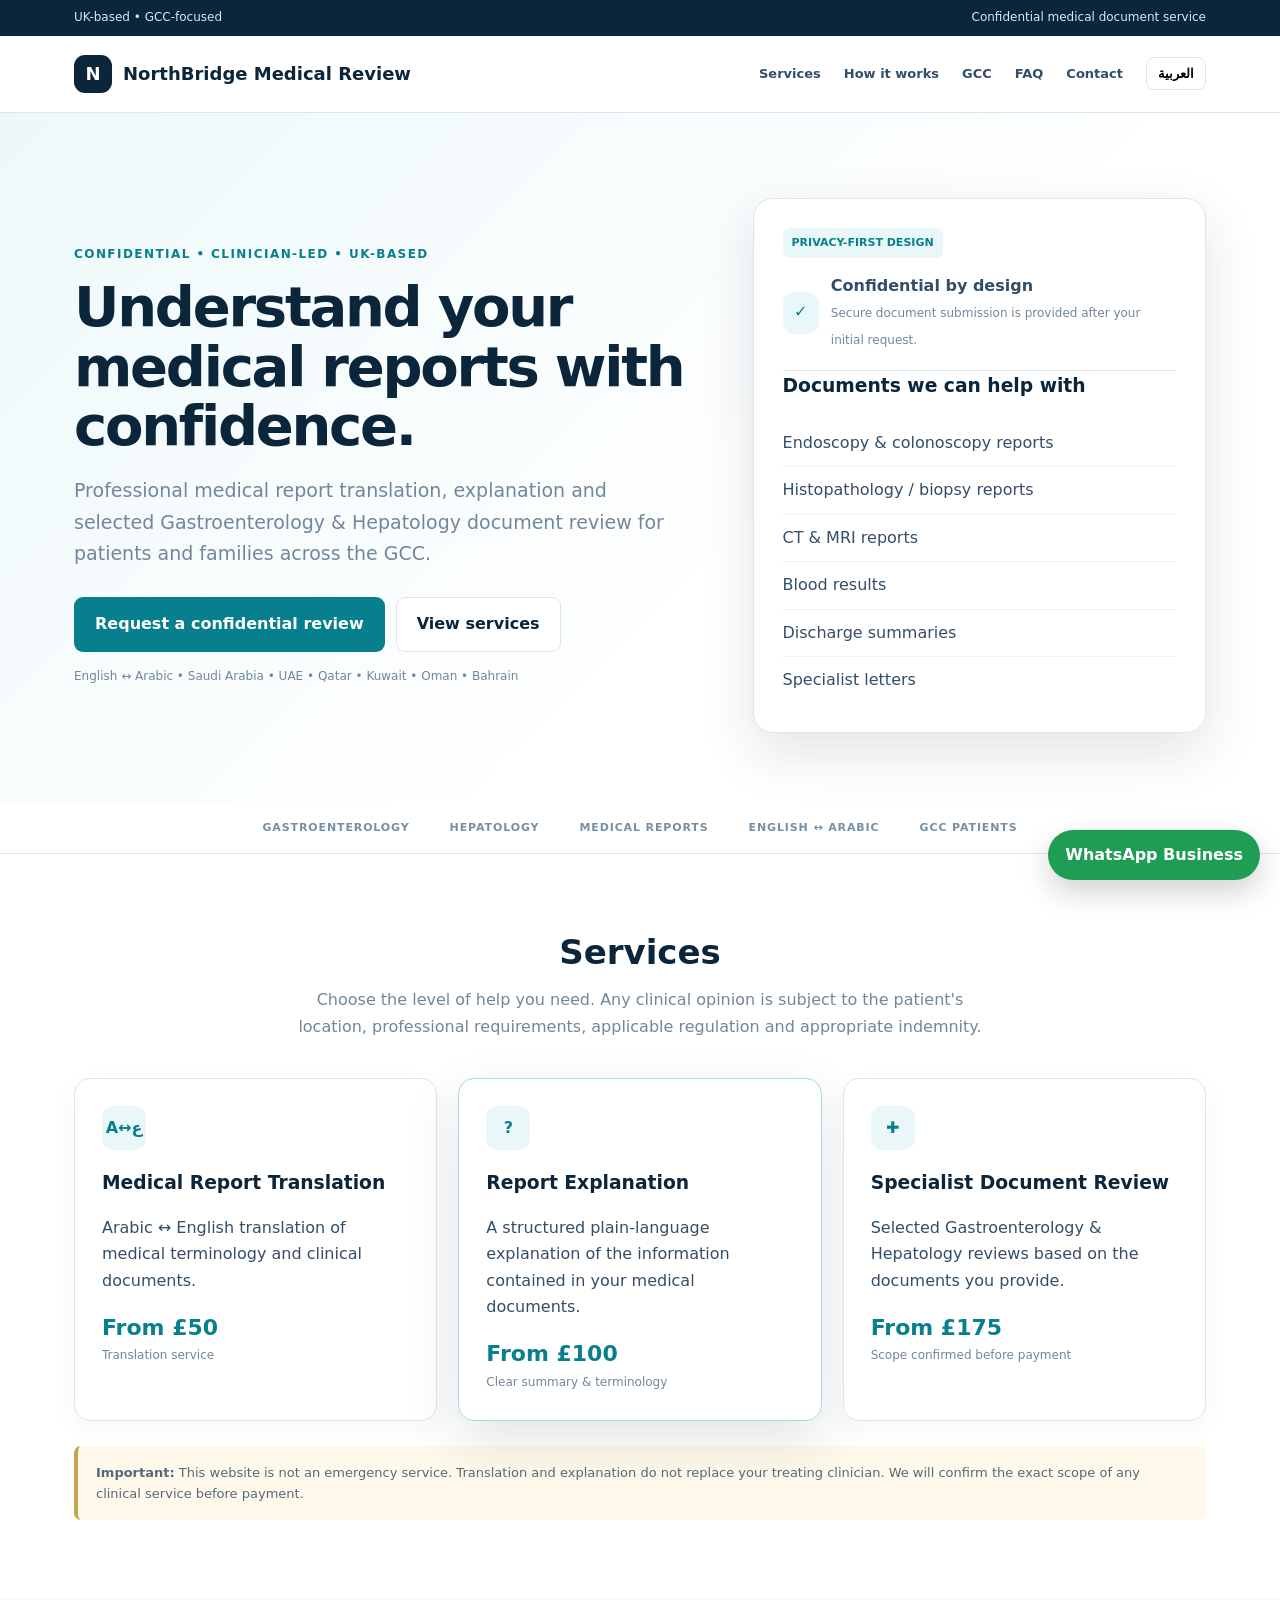
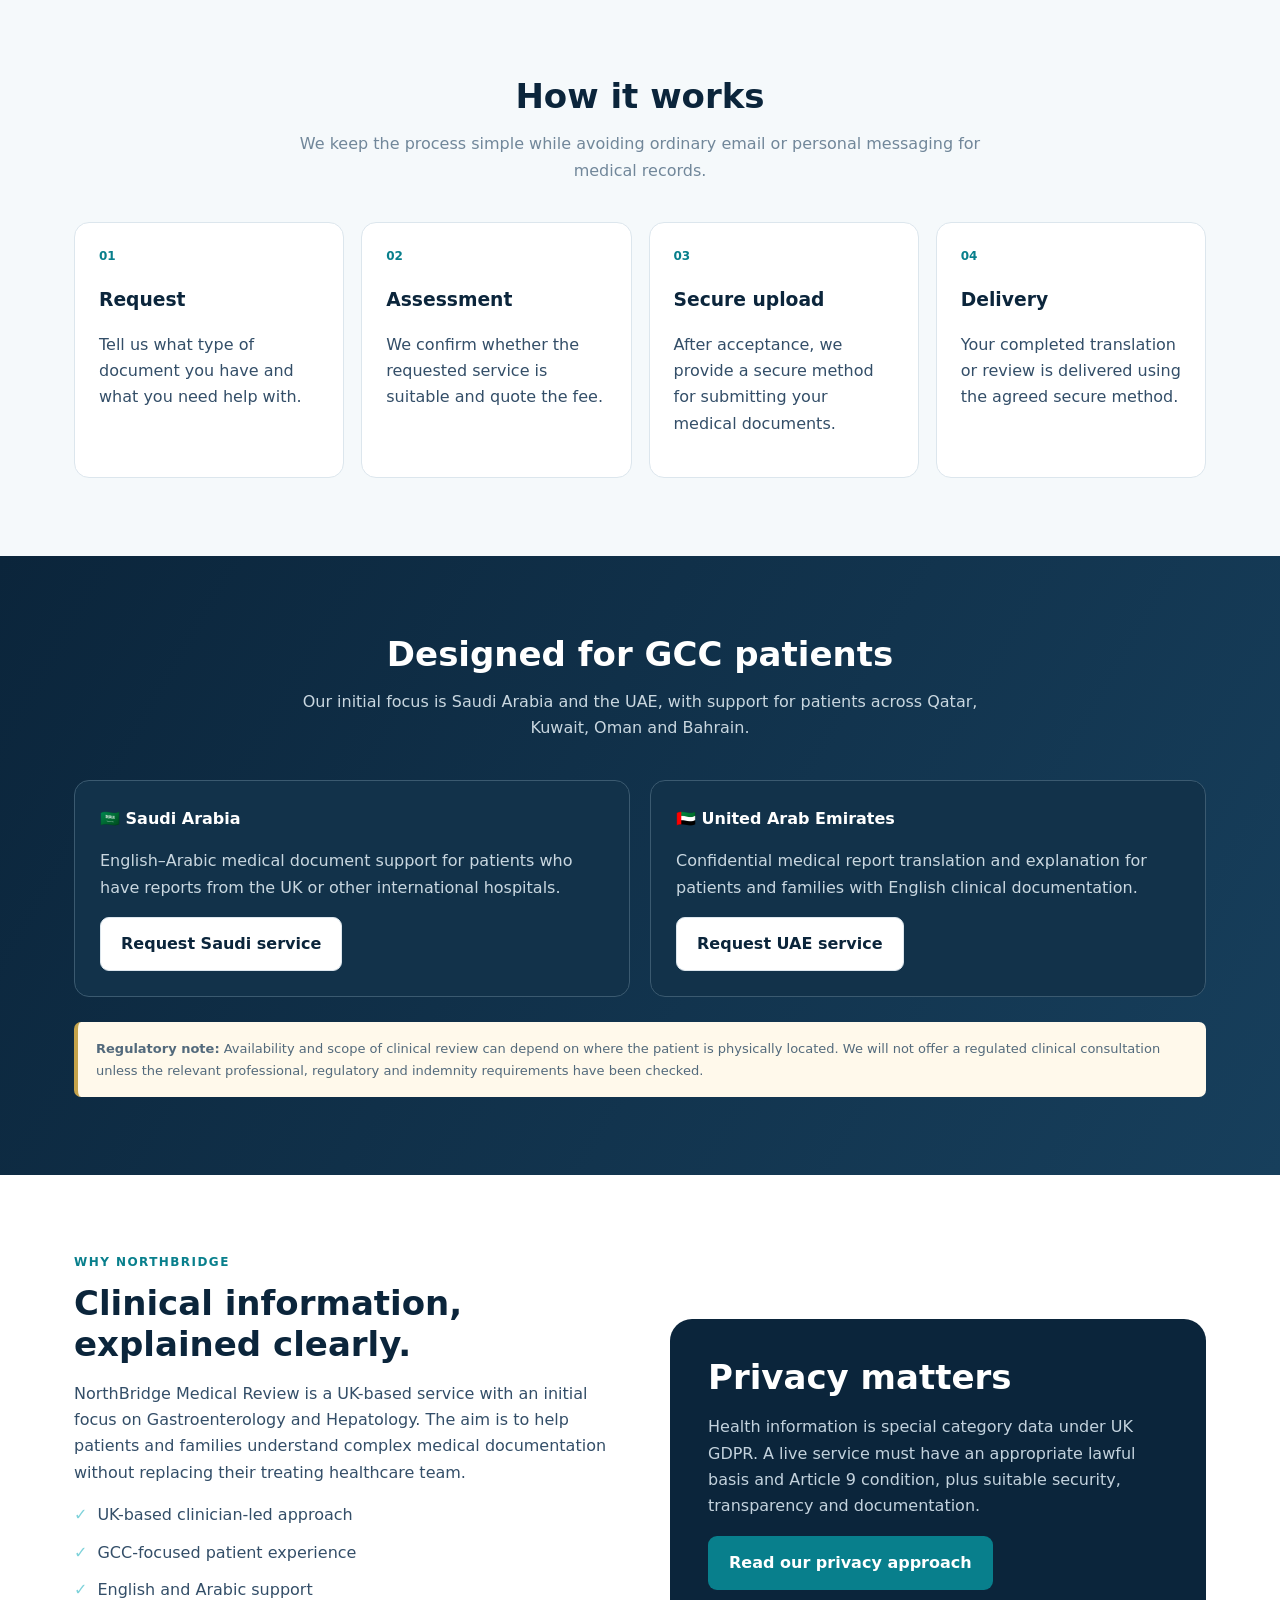
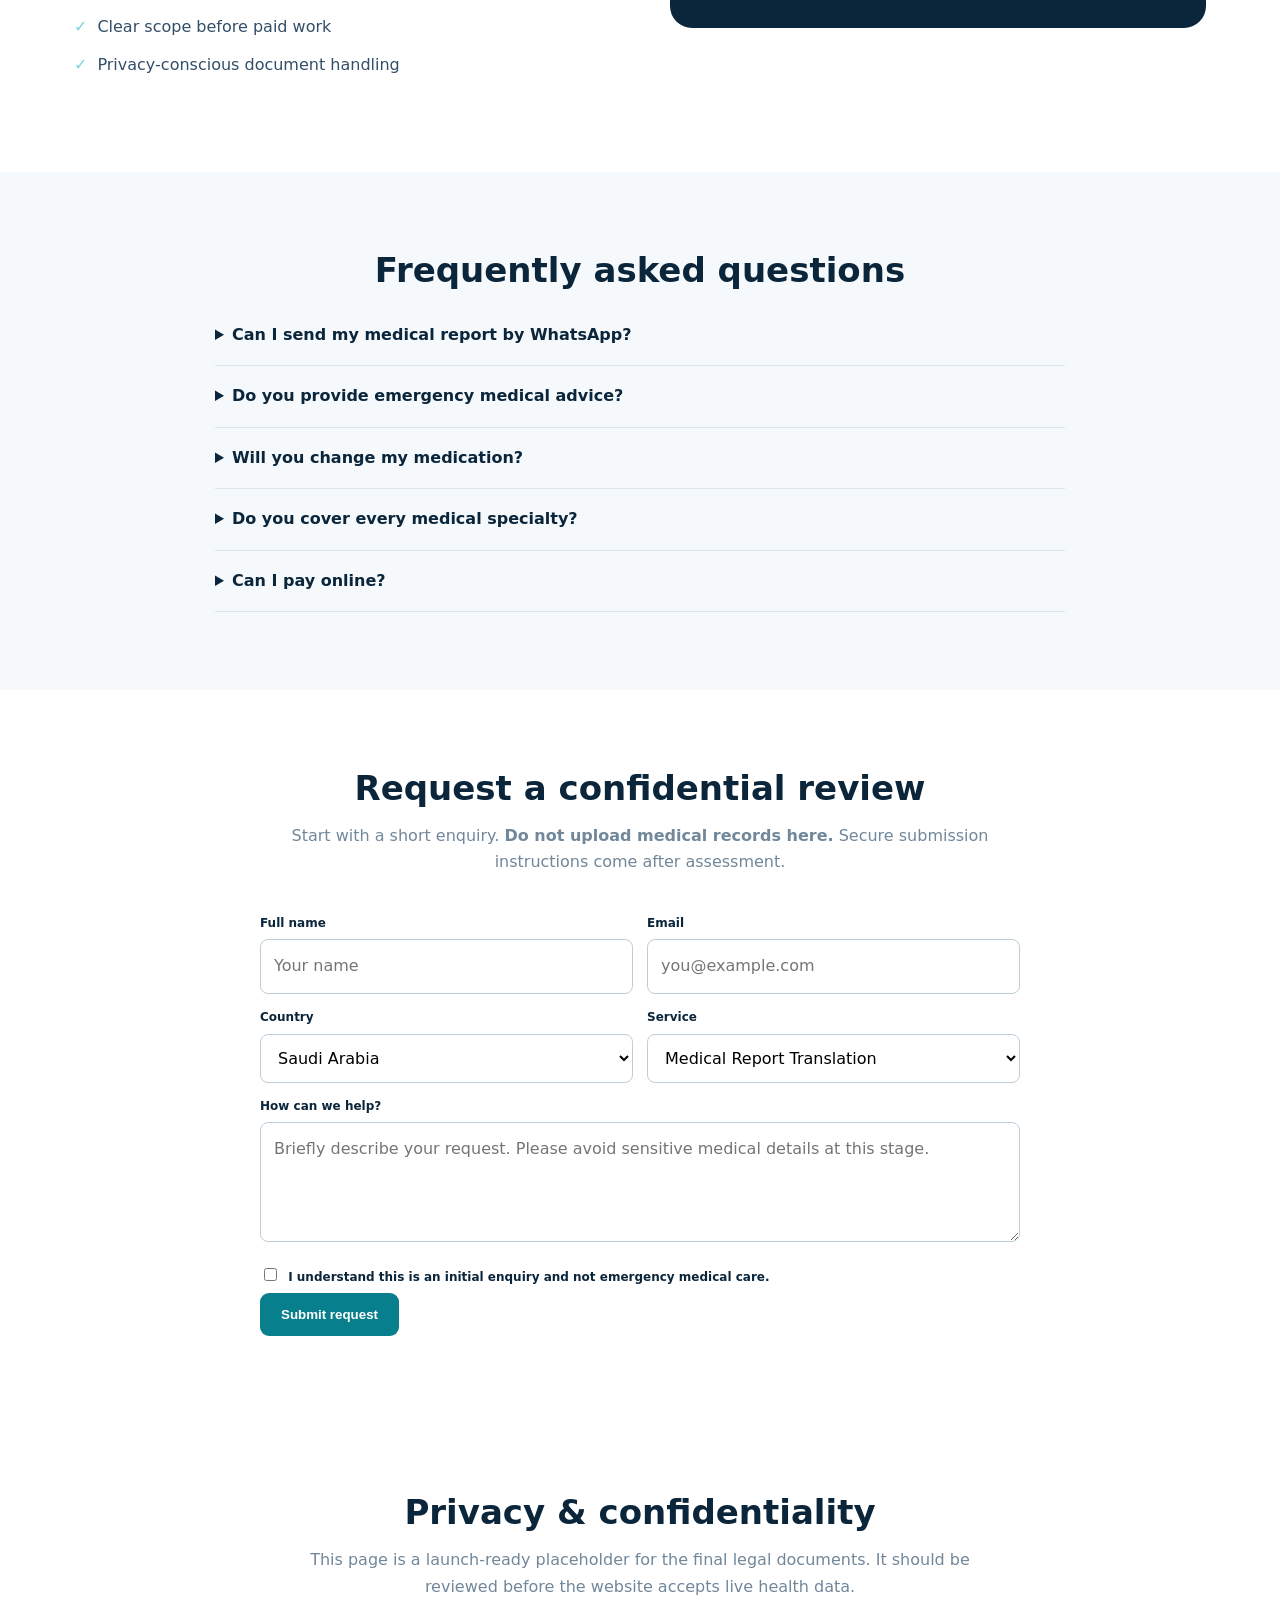
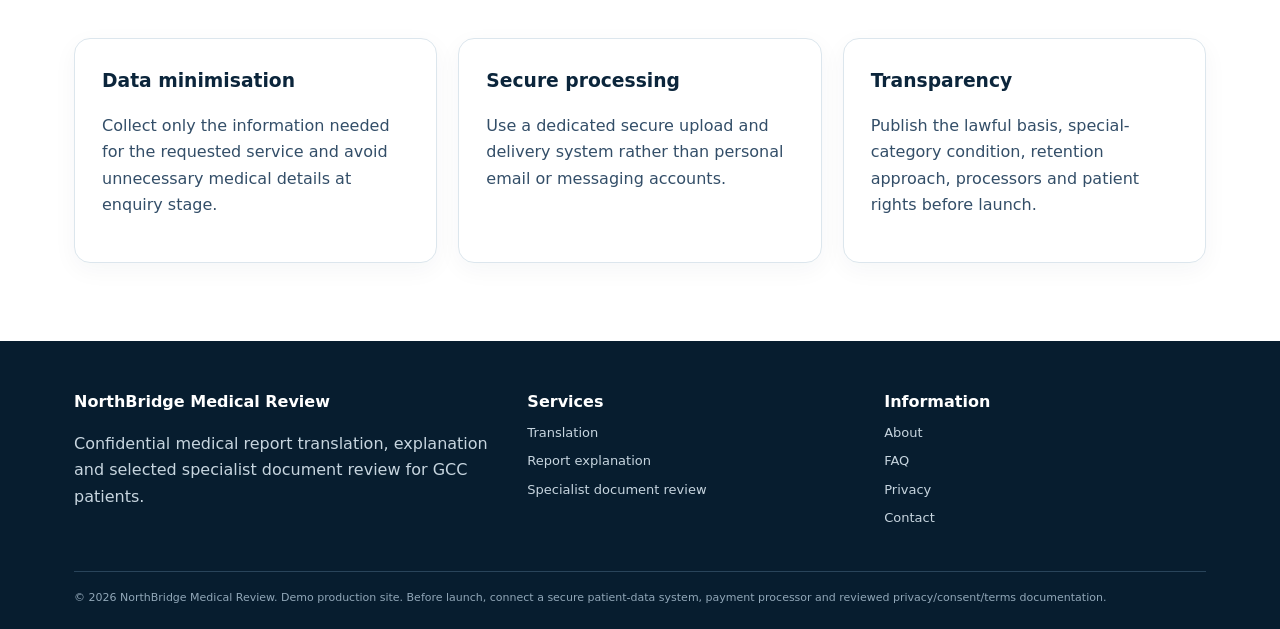
==== index.html @ ab9c57a1 "Add files via upload" ====
<!doctype html>
<html lang="en">
<head>
<meta charset="utf-8">
<meta name="viewport" content="width=device-width,initial-scale=1">
<title>NorthBridge Medical Review | Confidential Medical Report Review</title>
<meta name="description" content="UK-based confidential medical report translation, explanation and selected Gastroenterology & Hepatology document review for GCC patients.">
<meta name="robots" content="index,follow">
<meta property="og:title" content="NorthBridge Medical Review">
<meta property="og:description" content="Confidential medical report translation and review for GCC patients.">
<style>
:root{--navy:#0b253b;--ink:#173b57;--teal:#087f8c;--teal2:#e9f7f8;--gold:#c5a34b;--bg:#f5f9fb;--text:#334e68;--muted:#71879a;--line:#dce6ed;--white:#fff;--shadow:0 20px 55px rgba(11,37,59,.12)}
*{box-sizing:border-box}html{scroll-behavior:smooth}body{margin:0;font-family:Inter,system-ui,-apple-system,"Segoe UI",Arial,sans-serif;color:var(--text);line-height:1.65;background:#fff}
a{text-decoration:none;color:inherit}.container{max-width:1180px;margin:auto;padding:0 24px}.top{background:var(--navy);color:#dce8ef;font-size:12px;padding:8px 0}.top .container{display:flex;justify-content:space-between}
header{position:sticky;top:0;z-index:20;background:rgba(255,255,255,.96);backdrop-filter:blur(14px);border-bottom:1px solid var(--line)}
.nav{height:76px;display:flex;align-items:center;justify-content:space-between}.brand{display:flex;gap:11px;align-items:center;color:var(--navy);font-weight:850;font-size:18px}.logo{width:38px;height:38px;border-radius:11px;background:var(--navy);color:#fff;display:grid;place-items:center}
.links{display:flex;gap:23px;align-items:center;font-size:13px;font-weight:750}.links a:hover{color:var(--teal)}.lang{padding:8px 11px;border:1px solid var(--line);background:#fff;border-radius:8px;cursor:pointer;font-weight:700}
.hero{background:linear-gradient(135deg,#edf8fa,#fff 60%);padding:85px 0 70px}.heroGrid{display:grid;grid-template-columns:1.15fr .85fr;gap:65px;align-items:center}
.kicker{font-size:12px;text-transform:uppercase;letter-spacing:.12em;font-weight:850;color:var(--teal)}h1{font-size:56px;line-height:1.06;letter-spacing:-.04em;color:var(--navy);margin:13px 0 20px}h2{font-size:34px;line-height:1.2;color:var(--navy);margin:0 0 14px}h3{color:var(--navy);margin:0 0 8px}.lead{font-size:19px;color:var(--muted);max-width:690px}.actions{display:flex;gap:11px;flex-wrap:wrap;margin:28px 0 15px}.btn{display:inline-flex;align-items:center;justify-content:center;padding:13px 20px;border-radius:9px;font-weight:850;border:1px solid transparent;cursor:pointer}.primary{background:var(--teal);color:#fff}.secondary{background:#fff;border-color:var(--line);color:var(--navy)}.mini{font-size:12px;color:var(--muted)}
.heroCard{background:#fff;border:1px solid var(--line);border-radius:20px;padding:29px;box-shadow:var(--shadow)}.badge{display:inline-block;background:var(--teal2);color:var(--teal);font-weight:800;padding:6px 9px;border-radius:7px;font-size:11px}.heroCard ul{list-style:none;padding:0;margin:18px 0 0}.heroCard li{padding:10px 0;border-bottom:1px solid #edf2f5}.heroCard li:last-child{border-bottom:0}.secure{display:flex;gap:12px;align-items:center;border-bottom:1px solid var(--line);padding-bottom:18px}.shield{width:42px;height:42px;border-radius:12px;background:var(--teal2);color:var(--teal);display:grid;place-items:center;font-weight:900}
.trust{border-bottom:1px solid var(--line);padding:16px 0;color:#7890a3;font-size:11px;font-weight:850;letter-spacing:.08em}.trust .container{display:flex;justify-content:center;gap:40px;flex-wrap:wrap}
section{padding:78px 0}.center{text-align:center}.sub{max-width:720px;margin:0 auto 38px;color:var(--muted)}.cards{display:grid;grid-template-columns:repeat(3,1fr);gap:21px}.card{border:1px solid var(--line);border-radius:16px;padding:27px;background:#fff;box-shadow:0 7px 25px rgba(11,37,59,.045)}.card.featured{border-color:#a8dce1;box-shadow:var(--shadow)}.icon{width:44px;height:44px;border-radius:12px;background:var(--teal2);color:var(--teal);display:grid;place-items:center;font-weight:900;margin-bottom:18px}.price{color:var(--teal);font-size:22px;font-weight:900;margin-top:16px}.small{font-size:12px;color:var(--muted)}
.process{background:var(--bg)}.steps{display:grid;grid-template-columns:repeat(4,1fr);gap:17px}.step{background:#fff;border:1px solid var(--line);border-radius:15px;padding:24px}.num{font-size:12px;color:var(--teal);font-weight:900;margin-bottom:18px}
.split{display:grid;grid-template-columns:1fr 1fr;gap:60px;align-items:center}.dark{background:var(--navy);color:#dce8ef;border-radius:22px;padding:38px}.dark h2{color:#fff}.dark p{color:#c3d2dd}.checks{list-style:none;padding:0}.checks li{margin:11px 0}.checks li:before{content:"✓";color:#7ed2da;font-weight:900;margin-right:10px}
.region{background:linear-gradient(120deg,#0b253b,#173f5c);color:#dce8ef}.region h2{color:#fff}.region p{color:#c9d7e0}.regions{display:grid;grid-template-columns:1fr 1fr;gap:20px}.regionCard{border:1px solid #3b5a70;border-radius:15px;padding:25px;background:#12324a}.regionCard strong{color:#fff}
.notice{border-left:4px solid var(--gold);background:#fff9eb;padding:16px 18px;border-radius:7px;font-size:13px;color:#536a7c;margin-top:25px}.faq{max-width:850px;margin:auto}.faq details{border-bottom:1px solid var(--line);padding:17px 0}.faq summary{font-weight:850;color:var(--navy);cursor:pointer}
.form{max-width:760px;margin:25px auto 0}.grid2{display:grid;grid-template-columns:1fr 1fr;gap:14px}.full{grid-column:1/-1}label{font-size:12px;font-weight:850;color:var(--navy);display:block;margin-bottom:6px}input,select,textarea{width:100%;padding:13px;border:1px solid #bdced9;border-radius:8px;background:#fff;font:inherit}textarea{min-height:120px;resize:vertical}.consent{font-size:12px;color:var(--muted)}
footer{background:#071d2f;color:#c7d5df;padding:48px 0 22px}.foot{display:grid;grid-template-columns:1.3fr 1fr 1fr;gap:35px}.foot strong{color:#fff}.foot a{display:block;margin:7px 0;font-size:13px}.copy{border-top:1px solid #29445a;margin-top:35px;padding-top:17px;font-size:11px;color:#91a7b8}
.floating{position:fixed;right:20px;bottom:20px;background:#1f9d55;color:#fff;padding:12px 17px;border-radius:999px;font-weight:850;box-shadow:0 12px 30px rgba(0,0,0,.18);z-index:30}
.modal{display:none;position:fixed;inset:0;background:rgba(7,29,47,.65);z-index:50;align-items:center;justify-content:center;padding:20px}.modalBox{background:#fff;max-width:650px;border-radius:16px;padding:30px;max-height:90vh;overflow:auto}.close{float:right;border:0;background:none;font-size:24px;cursor:pointer}
@media(max-width:900px){h1{font-size:43px}.heroGrid,.split,.regions{grid-template-columns:1fr}.cards{grid-template-columns:1fr}.steps{grid-template-columns:1fr 1fr}.links{display:none}.foot{grid-template-columns:1fr 1fr}}
@media(max-width:600px){.steps,.grid2{grid-template-columns:1fr}.top .container{display:block;text-align:center}.hero{padding:60px 0}.trust .container{gap:16px}section{padding:58px 0}}
</style>
</head>
<body>
<div class="top"><div class="container"><span>UK-based • GCC-focused</span><span>Confidential medical document service</span></div></div>
<header><div class="container nav">
<a class="brand" href="#"><span class="logo">N</span>NorthBridge Medical Review</a>
<nav class="links"><a href="#services">Services</a><a href="#process">How it works</a><a href="#regions">GCC</a><a href="#faq">FAQ</a><a href="#contact">Contact</a><button class="lang" onclick="toggleArabic()">العربية</button></nav>
</div></header>

<main>
<section class="hero"><div class="container heroGrid">
<div><div class="kicker">Confidential • Clinician-led • UK-based</div>
<h1>Understand your medical reports with confidence.</h1>
<p class="lead">Professional medical report translation, explanation and selected Gastroenterology & Hepatology document review for patients and families across the GCC.</p>
<div class="actions"><a class="btn primary" href="#contact">Request a confidential review</a><a class="btn secondary" href="#services">View services</a></div>
<div class="mini">English ↔ Arabic • Saudi Arabia • UAE • Qatar • Kuwait • Oman • Bahrain</div></div>
<div class="heroCard">
<span class="badge">PRIVACY-FIRST DESIGN</span>
<div class="secure" style="margin-top:15px"><div class="shield">✓</div><div><strong>Confidential by design</strong><br><span class="small">Secure document submission is provided after your initial request.</span></div></div>
<h3>Documents we can help with</h3>
<ul><li>Endoscopy & colonoscopy reports</li><li>Histopathology / biopsy reports</li><li>CT & MRI reports</li><li>Blood results</li><li>Discharge summaries</li><li>Specialist letters</li></ul>
</div></div></section>

<div class="trust"><div class="container"><span>GASTROENTEROLOGY</span><span>HEPATOLOGY</span><span>MEDICAL REPORTS</span><span>ENGLISH ↔ ARABIC</span><span>GCC PATIENTS</span></div></div>

<section id="services"><div class="container">
<div class="center"><h2>Services</h2><p class="sub">Choose the level of help you need. Any clinical opinion is subject to the patient's location, professional requirements, applicable regulation and appropriate indemnity.</p></div>
<div class="cards">
<div class="card"><div class="icon">A↔ع</div><h3>Medical Report Translation</h3><p>Arabic ↔ English translation of medical terminology and clinical documents.</p><div class="price">From £50</div><div class="small">Translation service</div></div>
<div class="card featured"><div class="icon">?</div><h3>Report Explanation</h3><p>A structured plain-language explanation of the information contained in your medical documents.</p><div class="price">From £100</div><div class="small">Clear summary & terminology</div></div>
<div class="card"><div class="icon">✚</div><h3>Specialist Document Review</h3><p>Selected Gastroenterology & Hepatology reviews based on the documents you provide.</p><div class="price">From £175</div><div class="small">Scope confirmed before payment</div></div>
</div>
<div class="notice"><strong>Important:</strong> This website is not an emergency service. Translation and explanation do not replace your treating clinician. We will confirm the exact scope of any clinical service before payment.</div>
</div></section>

<section id="process" class="process"><div class="container">
<div class="center"><h2>How it works</h2><p class="sub">We keep the process simple while avoiding ordinary email or personal messaging for medical records.</p></div>
<div class="steps">
<div class="step"><div class="num">01</div><h3>Request</h3><p>Tell us what type of document you have and what you need help with.</p></div>
<div class="step"><div class="num">02</div><h3>Assessment</h3><p>We confirm whether the requested service is suitable and quote the fee.</p></div>
<div class="step"><div class="num">03</div><h3>Secure upload</h3><p>After acceptance, we provide a secure method for submitting your medical documents.</p></div>
<div class="step"><div class="num">04</div><h3>Delivery</h3><p>Your completed translation or review is delivered using the agreed secure method.</p></div>
</div>
</div></section>

<section id="regions" class="region"><div class="container">
<div class="center"><h2>Designed for GCC patients</h2><p class="sub" style="color:#c9d7e0">Our initial focus is Saudi Arabia and the UAE, with support for patients across Qatar, Kuwait, Oman and Bahrain.</p></div>
<div class="regions">
<div class="regionCard"><strong>🇸🇦 Saudi Arabia</strong><p>English–Arabic medical document support for patients who have reports from the UK or other international hospitals.</p><a class="btn secondary" href="#contact">Request Saudi service</a></div>
<div class="regionCard"><strong>🇦🇪 United Arab Emirates</strong><p>Confidential medical report translation and explanation for patients and families with English clinical documentation.</p><a class="btn secondary" href="#contact">Request UAE service</a></div>
</div>
<div class="notice"><strong>Regulatory note:</strong> Availability and scope of clinical review can depend on where the patient is physically located. We will not offer a regulated clinical consultation unless the relevant professional, regulatory and indemnity requirements have been checked.</div>
</div></section>

<section id="about"><div class="container split">
<div><div class="kicker">Why NorthBridge</div><h2 style="margin-top:10px">Clinical information, explained clearly.</h2><p>NorthBridge Medical Review is a UK-based service with an initial focus on Gastroenterology and Hepatology. The aim is to help patients and families understand complex medical documentation without replacing their treating healthcare team.</p>
<ul class="checks"><li>UK-based clinician-led approach</li><li>GCC-focused patient experience</li><li>English and Arabic support</li><li>Clear scope before paid work</li><li>Privacy-conscious document handling</li></ul></div>
<div class="dark"><h2>Privacy matters</h2><p>Health information is special category data under UK GDPR. A live service must have an appropriate lawful basis and Article 9 condition, plus suitable security, transparency and documentation.</p><a class="btn primary" href="#privacy">Read our privacy approach</a></div>
</div></section>

<section id="faq" style="background:var(--bg)"><div class="container"><div class="center"><h2>Frequently asked questions</h2></div><div class="faq">
<details><summary>Can I send my medical report by WhatsApp?</summary><p>Not through a personal WhatsApp account. We will provide an appropriate secure submission method after your request is assessed.</p></details>
<details><summary>Do you provide emergency medical advice?</summary><p>No. This is not an emergency service. Please contact your local emergency or healthcare service for urgent symptoms.</p></details>
<details><summary>Will you change my medication?</summary><p>Not through the translation or explanation service. Any clinical service will have a separately defined scope and will only be offered where the relevant requirements are satisfied.</p></details>
<details><summary>Do you cover every medical specialty?</summary><p>No. Our initial specialist focus is Gastroenterology and Hepatology.</p></details>
<details><summary>Can I pay online?</summary><p>The production version can use a payment provider such as Stripe after the service scope is confirmed. This demo does not collect payment information.</p></details>
</div></div></section>

<section id="contact"><div class="container">
<div class="center"><h2>Request a confidential review</h2><p class="sub">Start with a short enquiry. <strong>Do not upload medical records here.</strong> Secure submission instructions come after assessment.</p></div>
<form class="form" onsubmit="event.preventDefault();alert('Demo only. Connect this form to a secure backend before launch.');">
<div class="grid2">
<div><label>Full name</label><input required placeholder="Your name"></div>
<div><label>Email</label><input required type="email" placeholder="you@example.com"></div>
<div><label>Country</label><select><option>Saudi Arabia</option><option>United Arab Emirates</option><option>Qatar</option><option>Kuwait</option><option>Oman</option><option>Bahrain</option></select></div>
<div><label>Service</label><select><option>Medical Report Translation</option><option>Report Explanation</option><option>Specialist Document Review</option></select></div>
<div class="full"><label>How can we help?</label><textarea placeholder="Briefly describe your request. Please avoid sensitive medical details at this stage."></textarea></div>
<div class="full consent"><label><input type="checkbox" required style="width:auto;margin-right:7px"> I understand this is an initial enquiry and not emergency medical care.</label></div>
</div>
<button class="btn primary" type="submit">Submit request</button>
</form>
</div></section>

<section id="privacy"><div class="container"><div class="center"><h2>Privacy & confidentiality</h2><p class="sub">This page is a launch-ready placeholder for the final legal documents. It should be reviewed before the website accepts live health data.</p></div>
<div class="cards">
<div class="card"><h3>Data minimisation</h3><p>Collect only the information needed for the requested service and avoid unnecessary medical details at enquiry stage.</p></div>
<div class="card"><h3>Secure processing</h3><p>Use a dedicated secure upload and delivery system rather than personal email or messaging accounts.</p></div>
<div class="card"><h3>Transparency</h3><p>Publish the lawful basis, special-category condition, retention approach, processors and patient rights before launch.</p></div>
</div></div></section>
</main>

<footer><div class="container">
<div class="foot">
<div><strong>NorthBridge Medical Review</strong><p>Confidential medical report translation, explanation and selected specialist document review for GCC patients.</p></div>
<div><strong>Services</strong><a href="#services">Translation</a><a href="#services">Report explanation</a><a href="#services">Specialist document review</a></div>
<div><strong>Information</strong><a href="#about">About</a><a href="#faq">FAQ</a><a href="#privacy">Privacy</a><a href="#contact">Contact</a></div>
</div>
<div class="copy">© 2026 NorthBridge Medical Review. Demo production site. Before launch, connect a secure patient-data system, payment processor and reviewed privacy/consent/terms documentation.</div>
</div></footer>

<a class="floating" href="https://wa.me/" target="_blank" rel="noopener">WhatsApp Business</a>

<div id="privacyModal" class="modal"><div class="modalBox"><button class="close" onclick="closePrivacy()">×</button><h2>Privacy approach</h2><p>Health information is special category data under UK GDPR. A live implementation must identify an Article 6 lawful basis and an Article 9 condition, and apply appropriate security, minimisation, transparency and documentation.</p><p>This demo intentionally does not collect medical records or payment information.</p></div></div>

<script>
function toggleArabic(){
 alert("Arabic version can be added as a dedicated /ar/ page for SEO rather than auto-translating the production site.");
}
function closePrivacy(){document.getElementById('privacyModal').style.display='none'}
</script>
</body>
</html>
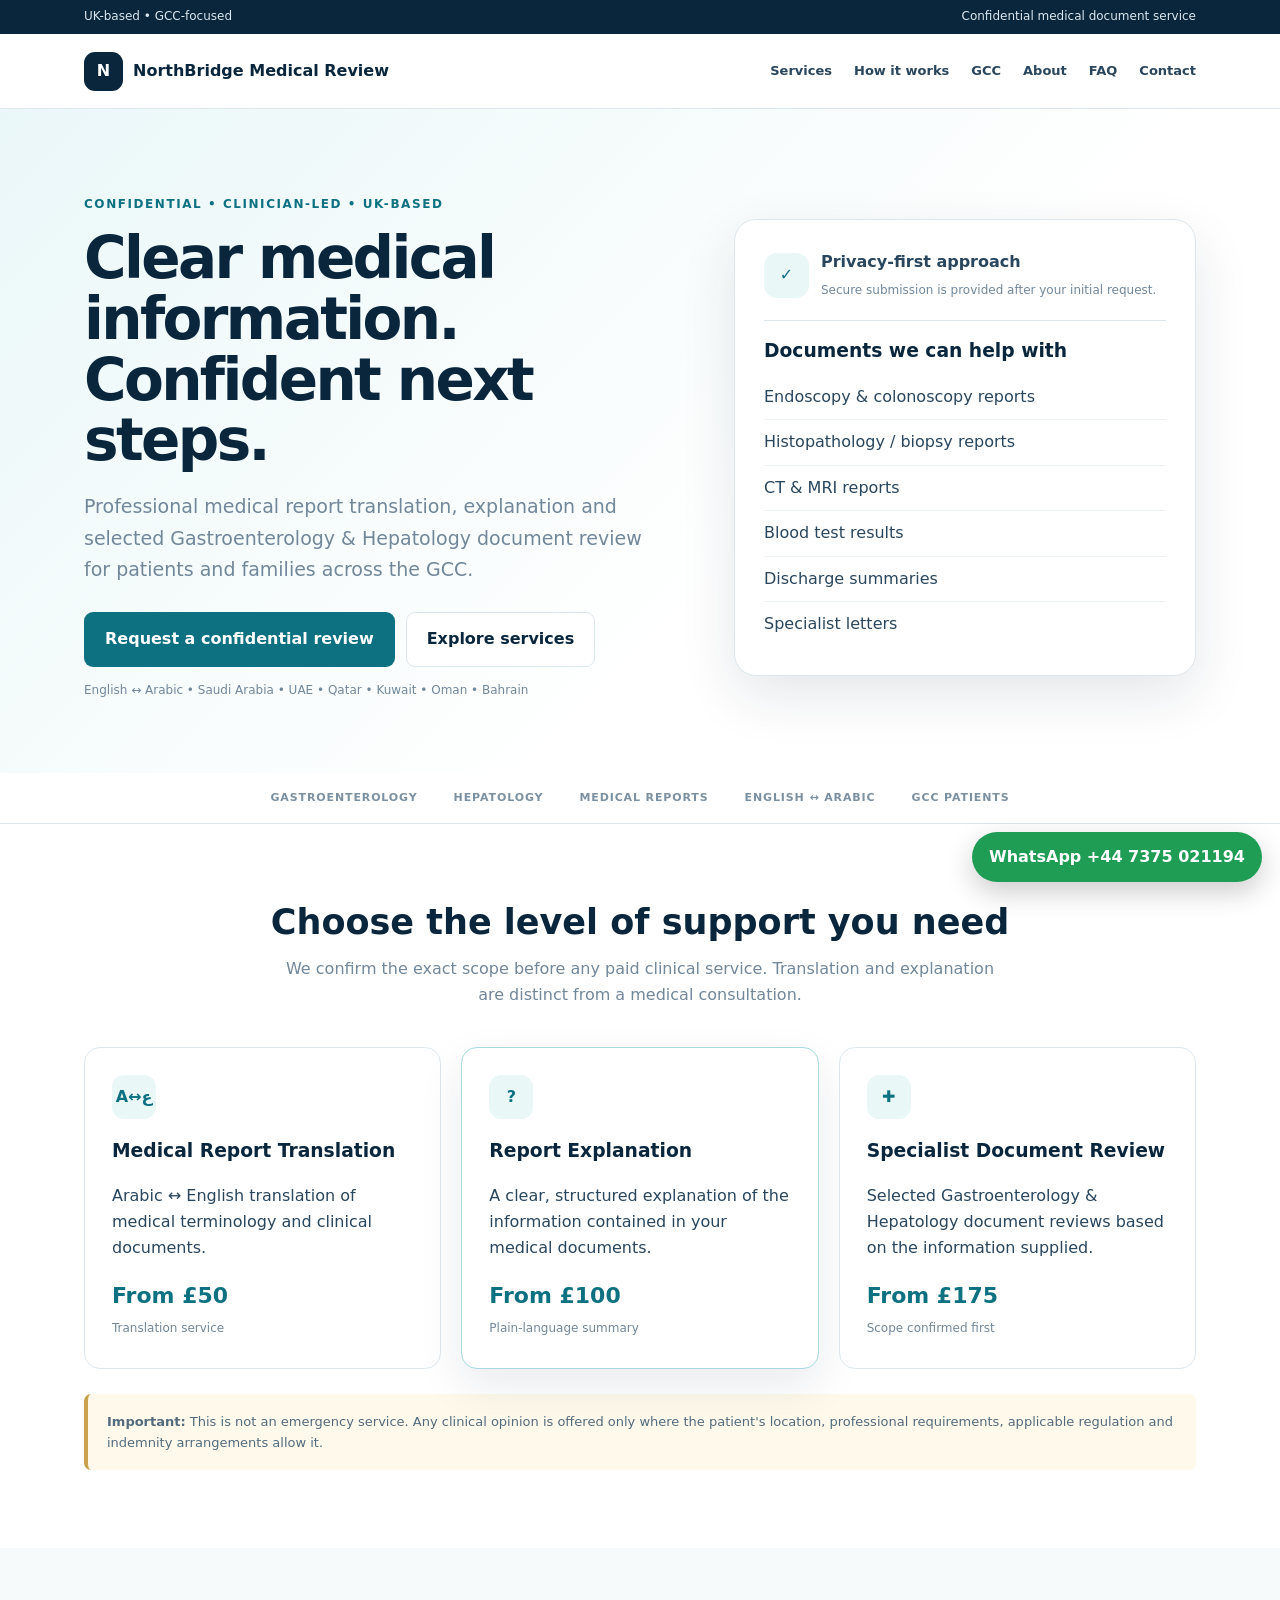
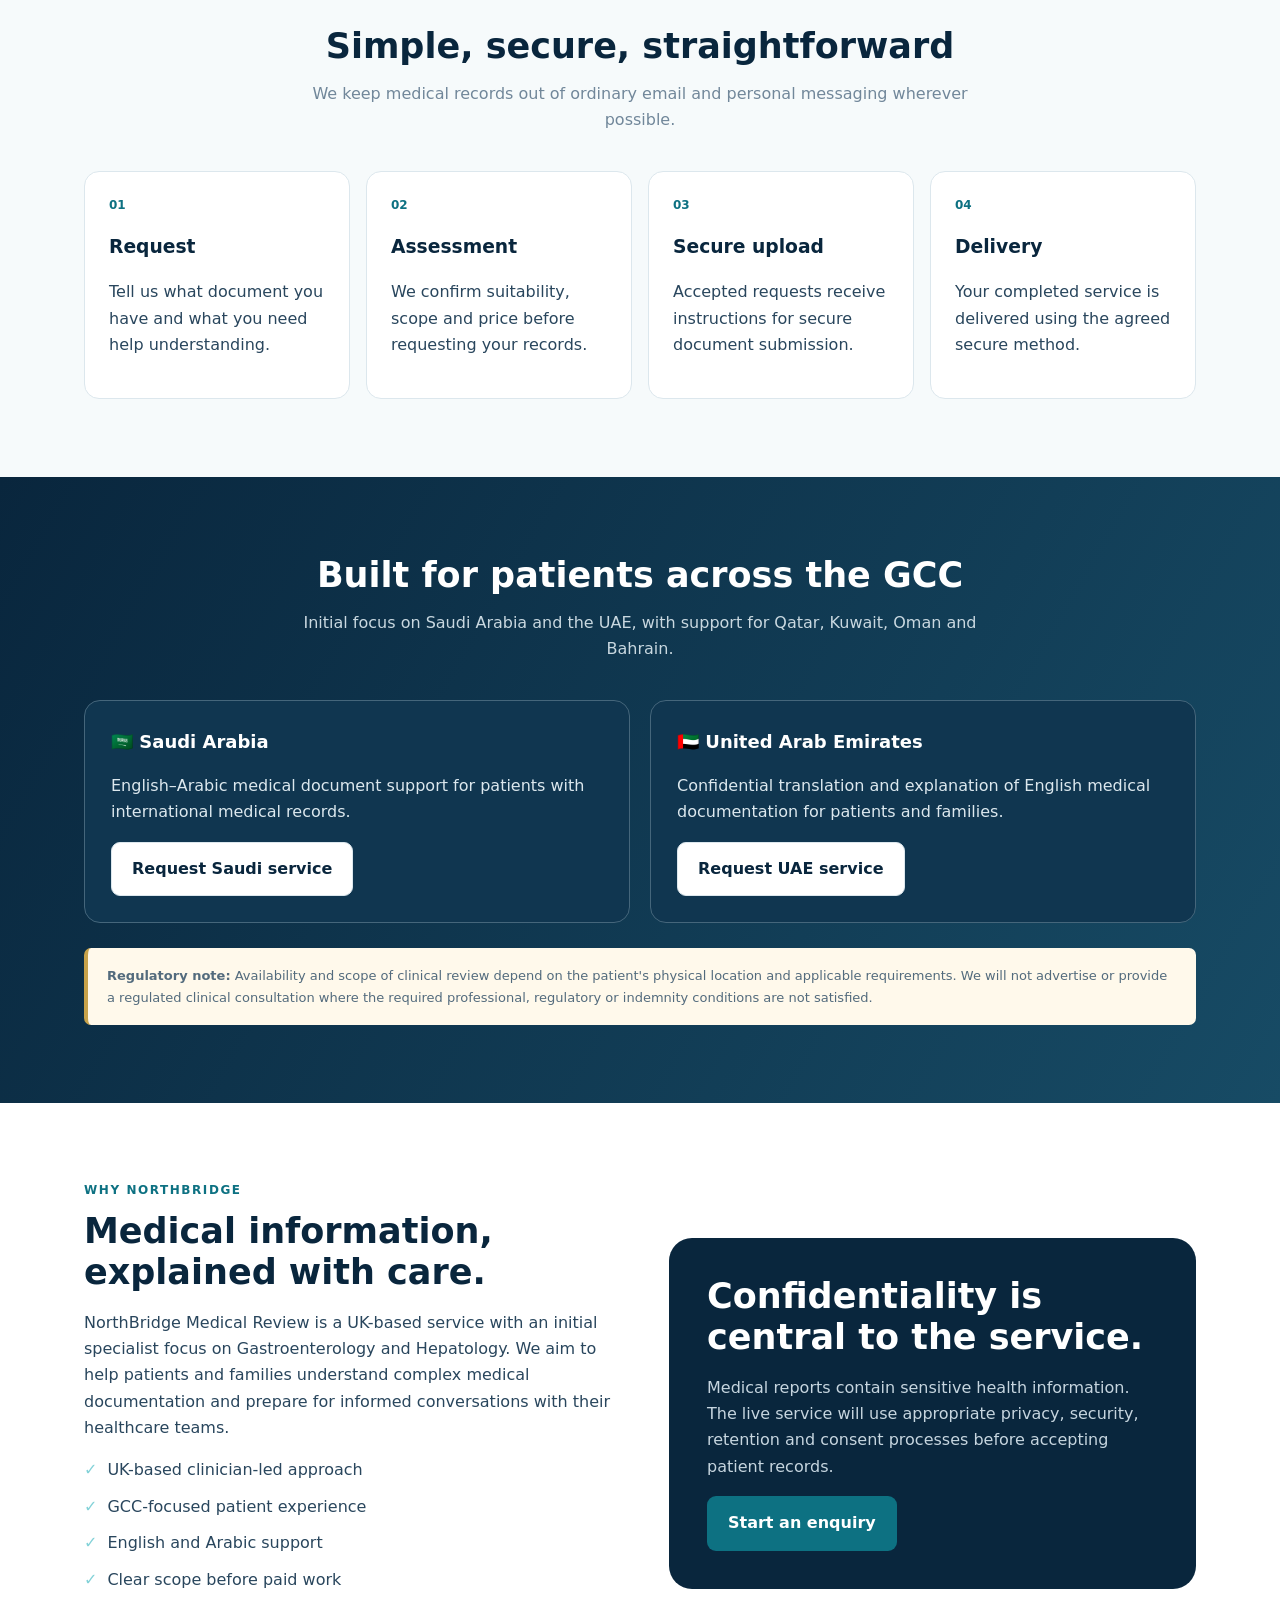
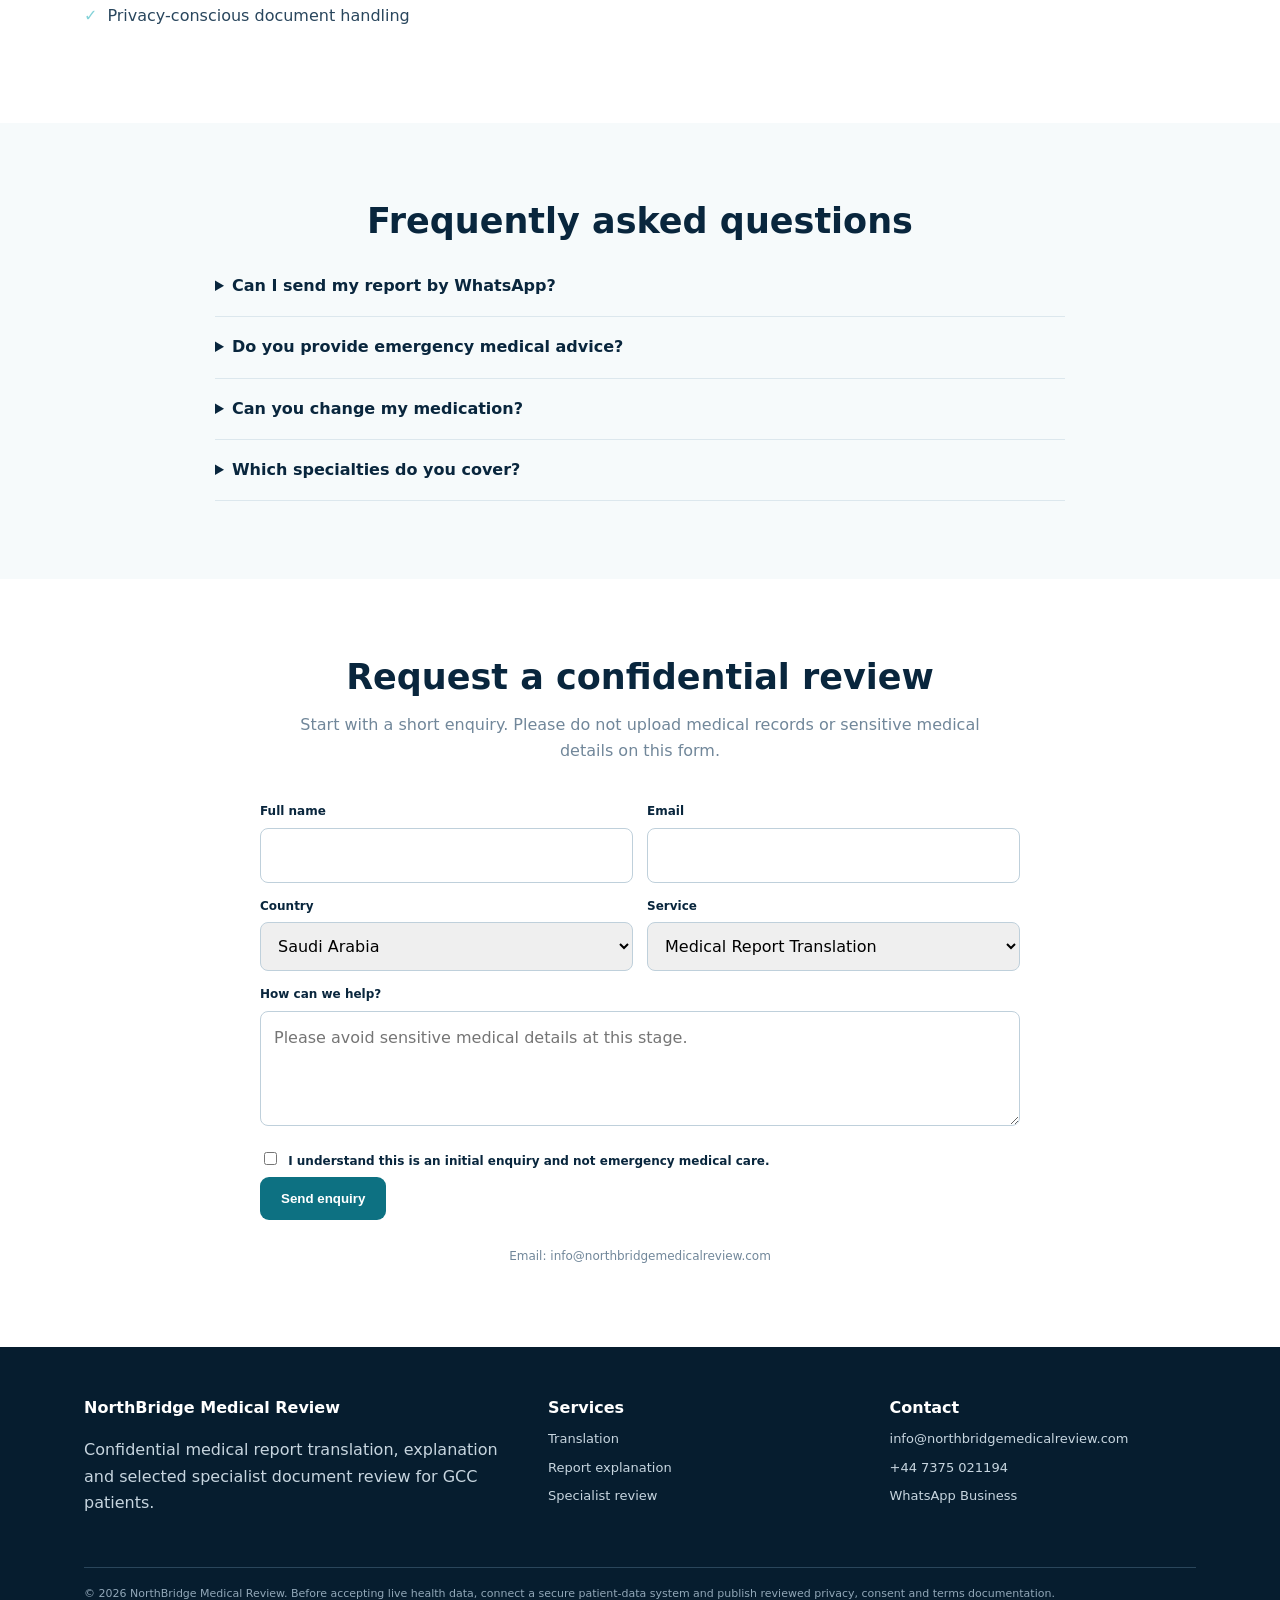
==== commit 40ef7ab0: "Add files via upload" ====
--- a/index.html
+++ b/index.html
@@ -1,144 +1,95 @@
 <!doctype html>
 <html lang="en">
 <head>
-<meta charset="utf-8">
-<meta name="viewport" content="width=device-width,initial-scale=1">
+<meta charset="utf-8"><meta name="viewport" content="width=device-width,initial-scale=1">
 <title>NorthBridge Medical Review | Confidential Medical Report Review</title>
-<meta name="description" content="UK-based confidential medical report translation, explanation and selected Gastroenterology & Hepatology document review for GCC patients.">
-<meta name="robots" content="index,follow">
-<meta property="og:title" content="NorthBridge Medical Review">
-<meta property="og:description" content="Confidential medical report translation and review for GCC patients.">
+<meta name="description" content="Confidential medical report translation, explanation and selected Gastroenterology & Hepatology document review for GCC patients. UK-based.">
 <style>
-:root{--navy:#0b253b;--ink:#173b57;--teal:#087f8c;--teal2:#e9f7f8;--gold:#c5a34b;--bg:#f5f9fb;--text:#334e68;--muted:#71879a;--line:#dce6ed;--white:#fff;--shadow:0 20px 55px rgba(11,37,59,.12)}
-*{box-sizing:border-box}html{scroll-behavior:smooth}body{margin:0;font-family:Inter,system-ui,-apple-system,"Segoe UI",Arial,sans-serif;color:var(--text);line-height:1.65;background:#fff}
-a{text-decoration:none;color:inherit}.container{max-width:1180px;margin:auto;padding:0 24px}.top{background:var(--navy);color:#dce8ef;font-size:12px;padding:8px 0}.top .container{display:flex;justify-content:space-between}
-header{position:sticky;top:0;z-index:20;background:rgba(255,255,255,.96);backdrop-filter:blur(14px);border-bottom:1px solid var(--line)}
-.nav{height:76px;display:flex;align-items:center;justify-content:space-between}.brand{display:flex;gap:11px;align-items:center;color:var(--navy);font-weight:850;font-size:18px}.logo{width:38px;height:38px;border-radius:11px;background:var(--navy);color:#fff;display:grid;place-items:center}
-.links{display:flex;gap:23px;align-items:center;font-size:13px;font-weight:750}.links a:hover{color:var(--teal)}.lang{padding:8px 11px;border:1px solid var(--line);background:#fff;border-radius:8px;cursor:pointer;font-weight:700}
-.hero{background:linear-gradient(135deg,#edf8fa,#fff 60%);padding:85px 0 70px}.heroGrid{display:grid;grid-template-columns:1.15fr .85fr;gap:65px;align-items:center}
-.kicker{font-size:12px;text-transform:uppercase;letter-spacing:.12em;font-weight:850;color:var(--teal)}h1{font-size:56px;line-height:1.06;letter-spacing:-.04em;color:var(--navy);margin:13px 0 20px}h2{font-size:34px;line-height:1.2;color:var(--navy);margin:0 0 14px}h3{color:var(--navy);margin:0 0 8px}.lead{font-size:19px;color:var(--muted);max-width:690px}.actions{display:flex;gap:11px;flex-wrap:wrap;margin:28px 0 15px}.btn{display:inline-flex;align-items:center;justify-content:center;padding:13px 20px;border-radius:9px;font-weight:850;border:1px solid transparent;cursor:pointer}.primary{background:var(--teal);color:#fff}.secondary{background:#fff;border-color:var(--line);color:var(--navy)}.mini{font-size:12px;color:var(--muted)}
-.heroCard{background:#fff;border:1px solid var(--line);border-radius:20px;padding:29px;box-shadow:var(--shadow)}.badge{display:inline-block;background:var(--teal2);color:var(--teal);font-weight:800;padding:6px 9px;border-radius:7px;font-size:11px}.heroCard ul{list-style:none;padding:0;margin:18px 0 0}.heroCard li{padding:10px 0;border-bottom:1px solid #edf2f5}.heroCard li:last-child{border-bottom:0}.secure{display:flex;gap:12px;align-items:center;border-bottom:1px solid var(--line);padding-bottom:18px}.shield{width:42px;height:42px;border-radius:12px;background:var(--teal2);color:var(--teal);display:grid;place-items:center;font-weight:900}
-.trust{border-bottom:1px solid var(--line);padding:16px 0;color:#7890a3;font-size:11px;font-weight:850;letter-spacing:.08em}.trust .container{display:flex;justify-content:center;gap:40px;flex-wrap:wrap}
-section{padding:78px 0}.center{text-align:center}.sub{max-width:720px;margin:0 auto 38px;color:var(--muted)}.cards{display:grid;grid-template-columns:repeat(3,1fr);gap:21px}.card{border:1px solid var(--line);border-radius:16px;padding:27px;background:#fff;box-shadow:0 7px 25px rgba(11,37,59,.045)}.card.featured{border-color:#a8dce1;box-shadow:var(--shadow)}.icon{width:44px;height:44px;border-radius:12px;background:var(--teal2);color:var(--teal);display:grid;place-items:center;font-weight:900;margin-bottom:18px}.price{color:var(--teal);font-size:22px;font-weight:900;margin-top:16px}.small{font-size:12px;color:var(--muted)}
-.process{background:var(--bg)}.steps{display:grid;grid-template-columns:repeat(4,1fr);gap:17px}.step{background:#fff;border:1px solid var(--line);border-radius:15px;padding:24px}.num{font-size:12px;color:var(--teal);font-weight:900;margin-bottom:18px}
-.split{display:grid;grid-template-columns:1fr 1fr;gap:60px;align-items:center}.dark{background:var(--navy);color:#dce8ef;border-radius:22px;padding:38px}.dark h2{color:#fff}.dark p{color:#c3d2dd}.checks{list-style:none;padding:0}.checks li{margin:11px 0}.checks li:before{content:"✓";color:#7ed2da;font-weight:900;margin-right:10px}
-.region{background:linear-gradient(120deg,#0b253b,#173f5c);color:#dce8ef}.region h2{color:#fff}.region p{color:#c9d7e0}.regions{display:grid;grid-template-columns:1fr 1fr;gap:20px}.regionCard{border:1px solid #3b5a70;border-radius:15px;padding:25px;background:#12324a}.regionCard strong{color:#fff}
-.notice{border-left:4px solid var(--gold);background:#fff9eb;padding:16px 18px;border-radius:7px;font-size:13px;color:#536a7c;margin-top:25px}.faq{max-width:850px;margin:auto}.faq details{border-bottom:1px solid var(--line);padding:17px 0}.faq summary{font-weight:850;color:var(--navy);cursor:pointer}
-.form{max-width:760px;margin:25px auto 0}.grid2{display:grid;grid-template-columns:1fr 1fr;gap:14px}.full{grid-column:1/-1}label{font-size:12px;font-weight:850;color:var(--navy);display:block;margin-bottom:6px}input,select,textarea{width:100%;padding:13px;border:1px solid #bdced9;border-radius:8px;background:#fff;font:inherit}textarea{min-height:120px;resize:vertical}.consent{font-size:12px;color:var(--muted)}
-footer{background:#071d2f;color:#c7d5df;padding:48px 0 22px}.foot{display:grid;grid-template-columns:1.3fr 1fr 1fr;gap:35px}.foot strong{color:#fff}.foot a{display:block;margin:7px 0;font-size:13px}.copy{border-top:1px solid #29445a;margin-top:35px;padding-top:17px;font-size:11px;color:#91a7b8}
-.floating{position:fixed;right:20px;bottom:20px;background:#1f9d55;color:#fff;padding:12px 17px;border-radius:999px;font-weight:850;box-shadow:0 12px 30px rgba(0,0,0,.18);z-index:30}
-.modal{display:none;position:fixed;inset:0;background:rgba(7,29,47,.65);z-index:50;align-items:center;justify-content:center;padding:20px}.modalBox{background:#fff;max-width:650px;border-radius:16px;padding:30px;max-height:90vh;overflow:auto}.close{float:right;border:0;background:none;font-size:24px;cursor:pointer}
-@media(max-width:900px){h1{font-size:43px}.heroGrid,.split,.regions{grid-template-columns:1fr}.cards{grid-template-columns:1fr}.steps{grid-template-columns:1fr 1fr}.links{display:none}.foot{grid-template-columns:1fr 1fr}}
-@media(max-width:600px){.steps,.grid2{grid-template-columns:1fr}.top .container{display:block;text-align:center}.hero{padding:60px 0}.trust .container{gap:16px}section{padding:58px 0}}
+:root{--navy:#09263d;--blue:#0d7182;--mint:#eaf7f7;--gold:#c7a24a;--ink:#29465d;--muted:#71879a;--bg:#f6fafb;--line:#dce7ed;--white:#fff}
+*{box-sizing:border-box}html{scroll-behavior:smooth}body{margin:0;font-family:Inter,system-ui,-apple-system,"Segoe UI",Arial,sans-serif;color:var(--ink);line-height:1.65}a{text-decoration:none;color:inherit}.wrap{max-width:1160px;margin:auto;padding:0 24px}
+.top{background:var(--navy);color:#dbe7ee;font-size:12px}.top .wrap{height:34px;display:flex;align-items:center;justify-content:space-between}
+header{position:sticky;top:0;z-index:50;background:rgba(255,255,255,.97);border-bottom:1px solid var(--line);backdrop-filter:blur(12px)}nav{height:74px;display:flex;align-items:center;justify-content:space-between}.brand{display:flex;align-items:center;gap:10px;font-weight:900;color:var(--navy)}.logo{width:39px;height:39px;border-radius:11px;background:var(--navy);color:#fff;display:grid;place-items:center}.links{display:flex;align-items:center;gap:22px;font-size:13px;font-weight:750}.links a:hover{color:var(--blue)}.btn{display:inline-flex;align-items:center;justify-content:center;padding:13px 20px;border-radius:9px;font-weight:850;border:1px solid transparent}.primary{background:var(--blue);color:#fff}.outline{background:#fff;border-color:var(--line);color:var(--navy)}
+.hero{background:linear-gradient(135deg,#eaf7f8,#fff 62%);padding:86px 0 72px}.heroGrid{display:grid;grid-template-columns:1.12fr .88fr;gap:62px;align-items:center}.eyebrow{color:var(--blue);font-size:12px;font-weight:900;letter-spacing:.13em;text-transform:uppercase}h1{font-size:58px;line-height:1.05;letter-spacing:-.045em;color:var(--navy);margin:13px 0 20px}h2{font-size:35px;line-height:1.18;color:var(--navy);margin:0 0 13px}h3{color:var(--navy);margin:0 0 8px}.lead{font-size:19px;color:var(--muted);max-width:680px}.actions{display:flex;gap:11px;flex-wrap:wrap;margin:27px 0 14px}
+.heroBox{background:#fff;border:1px solid var(--line);border-radius:22px;padding:29px;box-shadow:0 20px 55px rgba(9,38,61,.11)}.seal{display:flex;gap:12px;align-items:center;border-bottom:1px solid var(--line);padding-bottom:18px;margin-bottom:15px}.sealIcon{width:45px;height:45px;border-radius:13px;background:var(--mint);color:var(--blue);display:grid;place-items:center;font-weight:900}.heroBox ul{list-style:none;padding:0;margin:0}.heroBox li{padding:9px 0;border-bottom:1px solid #edf2f5}.heroBox li:last-child{border:0}.mini{font-size:12px;color:var(--muted)}
+.trust{border-bottom:1px solid var(--line);padding:16px 0;color:#7b90a1;font-size:11px;font-weight:900;letter-spacing:.08em}.trust .wrap{display:flex;justify-content:center;gap:36px;flex-wrap:wrap}
+section{padding:78px 0}.center{text-align:center}.sub{max-width:720px;margin:0 auto 38px;color:var(--muted)}.cards{display:grid;grid-template-columns:repeat(3,1fr);gap:20px}.card{background:#fff;border:1px solid var(--line);border-radius:16px;padding:27px}.featured{border-color:#a8d9de;box-shadow:0 17px 45px rgba(9,38,61,.09)}.icon{width:44px;height:44px;border-radius:12px;background:var(--mint);color:var(--blue);display:grid;place-items:center;font-weight:900;margin-bottom:17px}.price{font-size:22px;color:var(--blue);font-weight:900;margin-top:15px}
+.process{background:var(--bg)}.steps{display:grid;grid-template-columns:repeat(4,1fr);gap:16px}.step{background:#fff;border:1px solid var(--line);border-radius:15px;padding:24px}.num{color:var(--blue);font-weight:900;font-size:12px;margin-bottom:16px}
+.dark{background:var(--navy);color:#dbe7ee;border-radius:23px;padding:38px}.dark h2{color:#fff}.dark p{color:#c6d5df}.split{display:grid;grid-template-columns:1fr 1fr;gap:58px;align-items:center}.checks{list-style:none;padding:0}.checks li{margin:10px 0}.checks li:before{content:"✓";color:#83d2d8;font-weight:900;margin-right:10px}
+.region{background:linear-gradient(120deg,#09263d,#174b65);color:#dce8ee}.region h2{color:#fff}.region .sub{color:#c9d8e0}.regionGrid{display:grid;grid-template-columns:1fr 1fr;gap:20px}.regionCard{border:1px solid #45667b;background:#103650;border-radius:16px;padding:26px}.regionCard strong{color:#fff;font-size:18px}.notice{margin-top:25px;padding:17px 19px;border-left:4px solid var(--gold);background:#fff9eb;color:#536b7d;border-radius:7px;font-size:13px}
+.faq{max-width:850px;margin:auto}.faq details{border-bottom:1px solid var(--line);padding:17px 0}.faq summary{font-weight:850;color:var(--navy);cursor:pointer}
+.form{max-width:760px;margin:25px auto 0}.grid2{display:grid;grid-template-columns:1fr 1fr;gap:14px}.full{grid-column:1/-1}label{display:block;font-size:12px;font-weight:850;color:var(--navy);margin-bottom:6px}input,select,textarea{width:100%;padding:13px;border:1px solid #bfd0db;border-radius:8px;font:inherit}textarea{min-height:115px}.consent{font-size:12px;color:var(--muted)}
+footer{background:#061d2f;color:#c7d5df;padding:48px 0 22px}.foot{display:grid;grid-template-columns:1.4fr 1fr 1fr;gap:35px}.foot strong{color:#fff}.foot a{display:block;margin:7px 0;font-size:13px}.copy{border-top:1px solid #2a465b;margin-top:35px;padding-top:17px;font-size:11px;color:#91a7b8}
+.wa{position:fixed;right:18px;bottom:18px;z-index:80;background:#1f9d55;color:#fff;padding:12px 17px;border-radius:999px;font-weight:900;box-shadow:0 10px 28px rgba(0,0,0,.2)}
+@media(max-width:900px){h1{font-size:44px}.heroGrid,.split,.regionGrid{grid-template-columns:1fr}.cards{grid-template-columns:1fr}.steps{grid-template-columns:1fr 1fr}.links{display:none}.foot{grid-template-columns:1fr 1fr}}
+@media(max-width:600px){h1{font-size:38px}.steps,.grid2{grid-template-columns:1fr}.hero{padding:60px 0}.trust .wrap{gap:14px}section{padding:58px 0}}
 </style>
 </head>
 <body>
-<div class="top"><div class="container"><span>UK-based • GCC-focused</span><span>Confidential medical document service</span></div></div>
-<header><div class="container nav">
+<div class="top"><div class="wrap"><span>UK-based • GCC-focused</span><span>Confidential medical document service</span></div></div>
+<header><div class="wrap"><nav>
 <a class="brand" href="#"><span class="logo">N</span>NorthBridge Medical Review</a>
-<nav class="links"><a href="#services">Services</a><a href="#process">How it works</a><a href="#regions">GCC</a><a href="#faq">FAQ</a><a href="#contact">Contact</a><button class="lang" onclick="toggleArabic()">العربية</button></nav>
-</div></header>
+<div class="links"><a href="#services">Services</a><a href="#process">How it works</a><a href="#gcc">GCC</a><a href="#about">About</a><a href="#faq">FAQ</a><a href="#contact">Contact</a></div>
+</nav></div></header>
 
 <main>
-<section class="hero"><div class="container heroGrid">
-<div><div class="kicker">Confidential • Clinician-led • UK-based</div>
-<h1>Understand your medical reports with confidence.</h1>
+<section class="hero"><div class="wrap heroGrid">
+<div><div class="eyebrow">Confidential • Clinician-led • UK-based</div>
+<h1>Clear medical information. Confident next steps.</h1>
 <p class="lead">Professional medical report translation, explanation and selected Gastroenterology & Hepatology document review for patients and families across the GCC.</p>
-<div class="actions"><a class="btn primary" href="#contact">Request a confidential review</a><a class="btn secondary" href="#services">View services</a></div>
+<div class="actions"><a class="btn primary" href="#contact">Request a confidential review</a><a class="btn outline" href="#services">Explore services</a></div>
 <div class="mini">English ↔ Arabic • Saudi Arabia • UAE • Qatar • Kuwait • Oman • Bahrain</div></div>
-<div class="heroCard">
-<span class="badge">PRIVACY-FIRST DESIGN</span>
-<div class="secure" style="margin-top:15px"><div class="shield">✓</div><div><strong>Confidential by design</strong><br><span class="small">Secure document submission is provided after your initial request.</span></div></div>
-<h3>Documents we can help with</h3>
-<ul><li>Endoscopy & colonoscopy reports</li><li>Histopathology / biopsy reports</li><li>CT & MRI reports</li><li>Blood results</li><li>Discharge summaries</li><li>Specialist letters</li></ul>
+<div class="heroBox">
+<div class="seal"><div class="sealIcon">✓</div><div><strong>Privacy-first approach</strong><br><span class="mini">Secure submission is provided after your initial request.</span></div></div>
+<h3>Documents we can help with</h3><ul><li>Endoscopy & colonoscopy reports</li><li>Histopathology / biopsy reports</li><li>CT & MRI reports</li><li>Blood test results</li><li>Discharge summaries</li><li>Specialist letters</li></ul>
 </div></div></section>
 
-<div class="trust"><div class="container"><span>GASTROENTEROLOGY</span><span>HEPATOLOGY</span><span>MEDICAL REPORTS</span><span>ENGLISH ↔ ARABIC</span><span>GCC PATIENTS</span></div></div>
+<div class="trust"><div class="wrap"><span>GASTROENTEROLOGY</span><span>HEPATOLOGY</span><span>MEDICAL REPORTS</span><span>ENGLISH ↔ ARABIC</span><span>GCC PATIENTS</span></div></div>
 
-<section id="services"><div class="container">
-<div class="center"><h2>Services</h2><p class="sub">Choose the level of help you need. Any clinical opinion is subject to the patient's location, professional requirements, applicable regulation and appropriate indemnity.</p></div>
+<section id="services"><div class="wrap"><div class="center"><h2>Choose the level of support you need</h2><p class="sub">We confirm the exact scope before any paid clinical service. Translation and explanation are distinct from a medical consultation.</p></div>
 <div class="cards">
-<div class="card"><div class="icon">A↔ع</div><h3>Medical Report Translation</h3><p>Arabic ↔ English translation of medical terminology and clinical documents.</p><div class="price">From £50</div><div class="small">Translation service</div></div>
-<div class="card featured"><div class="icon">?</div><h3>Report Explanation</h3><p>A structured plain-language explanation of the information contained in your medical documents.</p><div class="price">From £100</div><div class="small">Clear summary & terminology</div></div>
-<div class="card"><div class="icon">✚</div><h3>Specialist Document Review</h3><p>Selected Gastroenterology & Hepatology reviews based on the documents you provide.</p><div class="price">From £175</div><div class="small">Scope confirmed before payment</div></div>
-</div>
-<div class="notice"><strong>Important:</strong> This website is not an emergency service. Translation and explanation do not replace your treating clinician. We will confirm the exact scope of any clinical service before payment.</div>
+<div class="card"><div class="icon">A↔ع</div><h3>Medical Report Translation</h3><p>Arabic ↔ English translation of medical terminology and clinical documents.</p><div class="price">From £50</div><span class="mini">Translation service</span></div>
+<div class="card featured"><div class="icon">?</div><h3>Report Explanation</h3><p>A clear, structured explanation of the information contained in your medical documents.</p><div class="price">From £100</div><span class="mini">Plain-language summary</span></div>
+<div class="card"><div class="icon">✚</div><h3>Specialist Document Review</h3><p>Selected Gastroenterology & Hepatology document reviews based on the information supplied.</p><div class="price">From £175</div><span class="mini">Scope confirmed first</span></div>
+</div><div class="notice"><strong>Important:</strong> This is not an emergency service. Any clinical opinion is offered only where the patient's location, professional requirements, applicable regulation and indemnity arrangements allow it.</div>
 </div></section>
 
-<section id="process" class="process"><div class="container">
-<div class="center"><h2>How it works</h2><p class="sub">We keep the process simple while avoiding ordinary email or personal messaging for medical records.</p></div>
+<section id="process" class="process"><div class="wrap"><div class="center"><h2>Simple, secure, straightforward</h2><p class="sub">We keep medical records out of ordinary email and personal messaging wherever possible.</p></div>
 <div class="steps">
-<div class="step"><div class="num">01</div><h3>Request</h3><p>Tell us what type of document you have and what you need help with.</p></div>
-<div class="step"><div class="num">02</div><h3>Assessment</h3><p>We confirm whether the requested service is suitable and quote the fee.</p></div>
-<div class="step"><div class="num">03</div><h3>Secure upload</h3><p>After acceptance, we provide a secure method for submitting your medical documents.</p></div>
-<div class="step"><div class="num">04</div><h3>Delivery</h3><p>Your completed translation or review is delivered using the agreed secure method.</p></div>
-</div>
+<div class="step"><div class="num">01</div><h3>Request</h3><p>Tell us what document you have and what you need help understanding.</p></div>
+<div class="step"><div class="num">02</div><h3>Assessment</h3><p>We confirm suitability, scope and price before requesting your records.</p></div>
+<div class="step"><div class="num">03</div><h3>Secure upload</h3><p>Accepted requests receive instructions for secure document submission.</p></div>
+<div class="step"><div class="num">04</div><h3>Delivery</h3><p>Your completed service is delivered using the agreed secure method.</p></div>
+</div></div></section>
+
+<section id="gcc" class="region"><div class="wrap"><div class="center"><h2>Built for patients across the GCC</h2><p class="sub">Initial focus on Saudi Arabia and the UAE, with support for Qatar, Kuwait, Oman and Bahrain.</p></div>
+<div class="regionGrid"><div class="regionCard"><strong>🇸🇦 Saudi Arabia</strong><p>English–Arabic medical document support for patients with international medical records.</p><a class="btn outline" href="#contact">Request Saudi service</a></div>
+<div class="regionCard"><strong>🇦🇪 United Arab Emirates</strong><p>Confidential translation and explanation of English medical documentation for patients and families.</p><a class="btn outline" href="#contact">Request UAE service</a></div></div>
+<div class="notice"><strong>Regulatory note:</strong> Availability and scope of clinical review depend on the patient's physical location and applicable requirements. We will not advertise or provide a regulated clinical consultation where the required professional, regulatory or indemnity conditions are not satisfied.</div>
 </div></section>
 
-<section id="regions" class="region"><div class="container">
-<div class="center"><h2>Designed for GCC patients</h2><p class="sub" style="color:#c9d7e0">Our initial focus is Saudi Arabia and the UAE, with support for patients across Qatar, Kuwait, Oman and Bahrain.</p></div>
-<div class="regions">
-<div class="regionCard"><strong>🇸🇦 Saudi Arabia</strong><p>English–Arabic medical document support for patients who have reports from the UK or other international hospitals.</p><a class="btn secondary" href="#contact">Request Saudi service</a></div>
-<div class="regionCard"><strong>🇦🇪 United Arab Emirates</strong><p>Confidential medical report translation and explanation for patients and families with English clinical documentation.</p><a class="btn secondary" href="#contact">Request UAE service</a></div>
-</div>
-<div class="notice"><strong>Regulatory note:</strong> Availability and scope of clinical review can depend on where the patient is physically located. We will not offer a regulated clinical consultation unless the relevant professional, regulatory and indemnity requirements have been checked.</div>
-</div></section>
+<section id="about"><div class="wrap split"><div><div class="eyebrow">Why NorthBridge</div><h2 style="margin-top:10px">Medical information, explained with care.</h2><p>NorthBridge Medical Review is a UK-based service with an initial specialist focus on Gastroenterology and Hepatology. We aim to help patients and families understand complex medical documentation and prepare for informed conversations with their healthcare teams.</p><ul class="checks"><li>UK-based clinician-led approach</li><li>GCC-focused patient experience</li><li>English and Arabic support</li><li>Clear scope before paid work</li><li>Privacy-conscious document handling</li></ul></div>
+<div class="dark"><h2>Confidentiality is central to the service.</h2><p>Medical reports contain sensitive health information. The live service will use appropriate privacy, security, retention and consent processes before accepting patient records.</p><a class="btn primary" href="#contact">Start an enquiry</a></div></div></section>
 
-<section id="about"><div class="container split">
-<div><div class="kicker">Why NorthBridge</div><h2 style="margin-top:10px">Clinical information, explained clearly.</h2><p>NorthBridge Medical Review is a UK-based service with an initial focus on Gastroenterology and Hepatology. The aim is to help patients and families understand complex medical documentation without replacing their treating healthcare team.</p>
-<ul class="checks"><li>UK-based clinician-led approach</li><li>GCC-focused patient experience</li><li>English and Arabic support</li><li>Clear scope before paid work</li><li>Privacy-conscious document handling</li></ul></div>
-<div class="dark"><h2>Privacy matters</h2><p>Health information is special category data under UK GDPR. A live service must have an appropriate lawful basis and Article 9 condition, plus suitable security, transparency and documentation.</p><a class="btn primary" href="#privacy">Read our privacy approach</a></div>
-</div></section>
-
-<section id="faq" style="background:var(--bg)"><div class="container"><div class="center"><h2>Frequently asked questions</h2></div><div class="faq">
-<details><summary>Can I send my medical report by WhatsApp?</summary><p>Not through a personal WhatsApp account. We will provide an appropriate secure submission method after your request is assessed.</p></details>
+<section id="faq" style="background:var(--bg)"><div class="wrap"><div class="center"><h2>Frequently asked questions</h2></div><div class="faq">
+<details><summary>Can I send my report by WhatsApp?</summary><p>Not through a personal WhatsApp account. We will provide an appropriate secure submission method after your request is assessed.</p></details>
 <details><summary>Do you provide emergency medical advice?</summary><p>No. This is not an emergency service. Please contact your local emergency or healthcare service for urgent symptoms.</p></details>
-<details><summary>Will you change my medication?</summary><p>Not through the translation or explanation service. Any clinical service will have a separately defined scope and will only be offered where the relevant requirements are satisfied.</p></details>
-<details><summary>Do you cover every medical specialty?</summary><p>No. Our initial specialist focus is Gastroenterology and Hepatology.</p></details>
-<details><summary>Can I pay online?</summary><p>The production version can use a payment provider such as Stripe after the service scope is confirmed. This demo does not collect payment information.</p></details>
+<details><summary>Can you change my medication?</summary><p>Translation and explanation services do not replace your treating clinician. Any clinical service will have a separately defined scope.</p></details>
+<details><summary>Which specialties do you cover?</summary><p>Our initial specialist focus is Gastroenterology and Hepatology.</p></details>
 </div></div></section>
 
-<section id="contact"><div class="container">
-<div class="center"><h2>Request a confidential review</h2><p class="sub">Start with a short enquiry. <strong>Do not upload medical records here.</strong> Secure submission instructions come after assessment.</p></div>
-<form class="form" onsubmit="event.preventDefault();alert('Demo only. Connect this form to a secure backend before launch.');">
-<div class="grid2">
-<div><label>Full name</label><input required placeholder="Your name"></div>
-<div><label>Email</label><input required type="email" placeholder="you@example.com"></div>
-<div><label>Country</label><select><option>Saudi Arabia</option><option>United Arab Emirates</option><option>Qatar</option><option>Kuwait</option><option>Oman</option><option>Bahrain</option></select></div>
-<div><label>Service</label><select><option>Medical Report Translation</option><option>Report Explanation</option><option>Specialist Document Review</option></select></div>
-<div class="full"><label>How can we help?</label><textarea placeholder="Briefly describe your request. Please avoid sensitive medical details at this stage."></textarea></div>
-<div class="full consent"><label><input type="checkbox" required style="width:auto;margin-right:7px"> I understand this is an initial enquiry and not emergency medical care.</label></div>
-</div>
-<button class="btn primary" type="submit">Submit request</button>
-</form>
+<section id="contact"><div class="wrap"><div class="center"><h2>Request a confidential review</h2><p class="sub">Start with a short enquiry. Please do not upload medical records or sensitive medical details on this form.</p></div>
+<form class="form" onsubmit="event.preventDefault();window.location.href='mailto:info@northbridgemedicalreview.com?subject=Confidential%20Review%20Request&body='+encodeURIComponent('Name: '+document.getElementById('name').value+'\nCountry: '+document.getElementById('country').value+'\nService: '+document.getElementById('service').value+'\nRequest: '+document.getElementById('message').value);">
+<div class="grid2"><div><label>Full name</label><input id="name" required></div><div><label>Email</label><input id="email" type="email" required></div>
+<div><label>Country</label><select id="country"><option>Saudi Arabia</option><option>United Arab Emirates</option><option>Qatar</option><option>Kuwait</option><option>Oman</option><option>Bahrain</option></select></div>
+<div><label>Service</label><select id="service"><option>Medical Report Translation</option><option>Report Explanation</option><option>Specialist Document Review</option></select></div>
+<div class="full"><label>How can we help?</label><textarea id="message" placeholder="Please avoid sensitive medical details at this stage."></textarea></div>
+<div class="full consent"><label><input type="checkbox" required style="width:auto;margin-right:7px"> I understand this is an initial enquiry and not emergency medical care.</label></div></div>
+<button class="btn primary" type="submit">Send enquiry</button></form>
+<div class="center" style="margin-top:22px"><span class="mini">Email: info@northbridgemedicalreview.com</span></div>
 </div></section>
-
-<section id="privacy"><div class="container"><div class="center"><h2>Privacy & confidentiality</h2><p class="sub">This page is a launch-ready placeholder for the final legal documents. It should be reviewed before the website accepts live health data.</p></div>
-<div class="cards">
-<div class="card"><h3>Data minimisation</h3><p>Collect only the information needed for the requested service and avoid unnecessary medical details at enquiry stage.</p></div>
-<div class="card"><h3>Secure processing</h3><p>Use a dedicated secure upload and delivery system rather than personal email or messaging accounts.</p></div>
-<div class="card"><h3>Transparency</h3><p>Publish the lawful basis, special-category condition, retention approach, processors and patient rights before launch.</p></div>
-</div></div></section>
 </main>
 
-<footer><div class="container">
-<div class="foot">
-<div><strong>NorthBridge Medical Review</strong><p>Confidential medical report translation, explanation and selected specialist document review for GCC patients.</p></div>
-<div><strong>Services</strong><a href="#services">Translation</a><a href="#services">Report explanation</a><a href="#services">Specialist document review</a></div>
-<div><strong>Information</strong><a href="#about">About</a><a href="#faq">FAQ</a><a href="#privacy">Privacy</a><a href="#contact">Contact</a></div>
-</div>
-<div class="copy">© 2026 NorthBridge Medical Review. Demo production site. Before launch, connect a secure patient-data system, payment processor and reviewed privacy/consent/terms documentation.</div>
-</div></footer>
-
-<a class="floating" href="https://wa.me/" target="_blank" rel="noopener">WhatsApp Business</a>
-
-<div id="privacyModal" class="modal"><div class="modalBox"><button class="close" onclick="closePrivacy()">×</button><h2>Privacy approach</h2><p>Health information is special category data under UK GDPR. A live implementation must identify an Article 6 lawful basis and an Article 9 condition, and apply appropriate security, minimisation, transparency and documentation.</p><p>This demo intentionally does not collect medical records or payment information.</p></div></div>
-
-<script>
-function toggleArabic(){
- alert("Arabic version can be added as a dedicated /ar/ page for SEO rather than auto-translating the production site.");
-}
-function closePrivacy(){document.getElementById('privacyModal').style.display='none'}
-</script>
-</body>
-</html>+<footer><div class="wrap"><div class="foot"><div><strong>NorthBridge Medical Review</strong><p>Confidential medical report translation, explanation and selected specialist document review for GCC patients.</p></div><div><strong>Services</strong><a href="#services">Translation</a><a href="#services">Report explanation</a><a href="#services">Specialist review</a></div><div><strong>Contact</strong><a href="mailto:info@northbridgemedicalreview.com">info@northbridgemedicalreview.com</a><a href="tel:+447375021194">+44 7375 021194</a><a href="https://wa.me/447375021194" target="_blank">WhatsApp Business</a></div></div>
+<div class="copy">© 2026 NorthBridge Medical Review. Before accepting live health data, connect a secure patient-data system and publish reviewed privacy, consent and terms documentation.</div></div></footer>
+<a class="wa" href="https://wa.me/447375021194" target="_blank" rel="noopener">WhatsApp +44 7375 021194</a>
+</body></html>
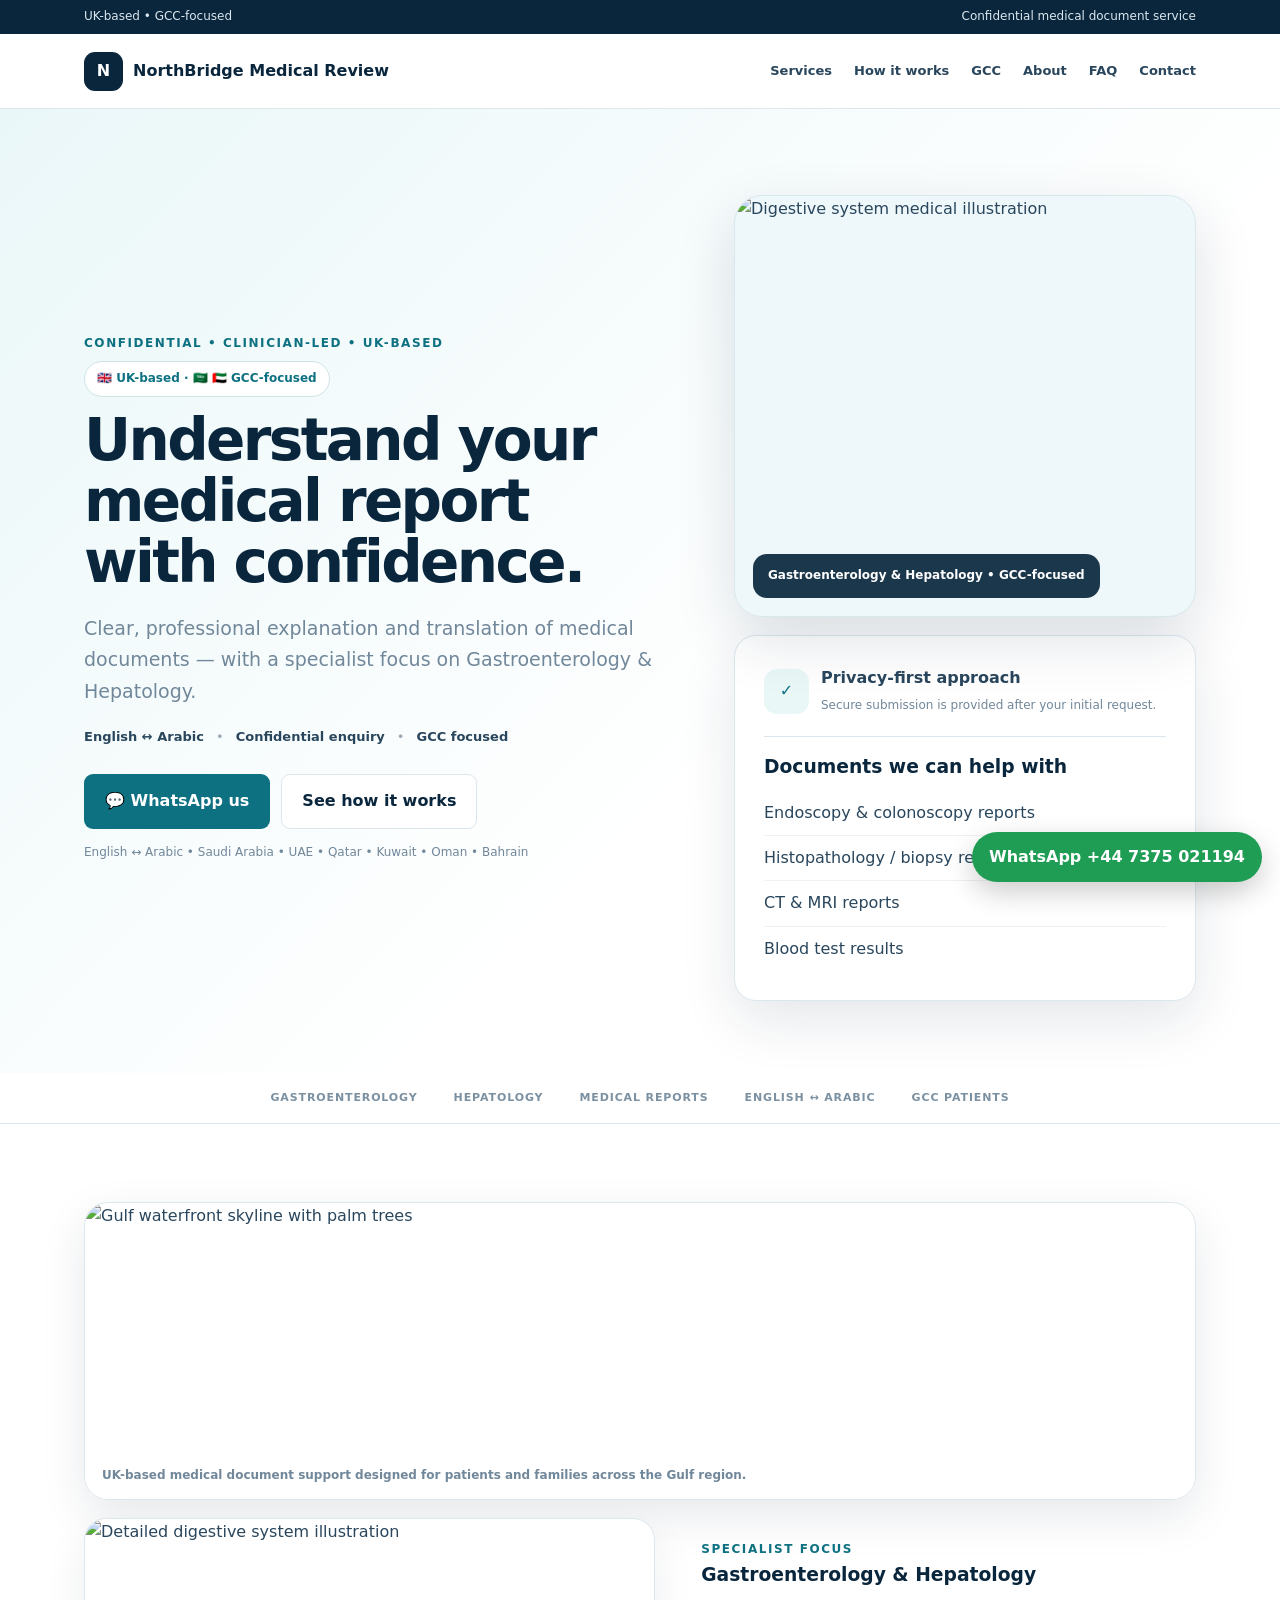
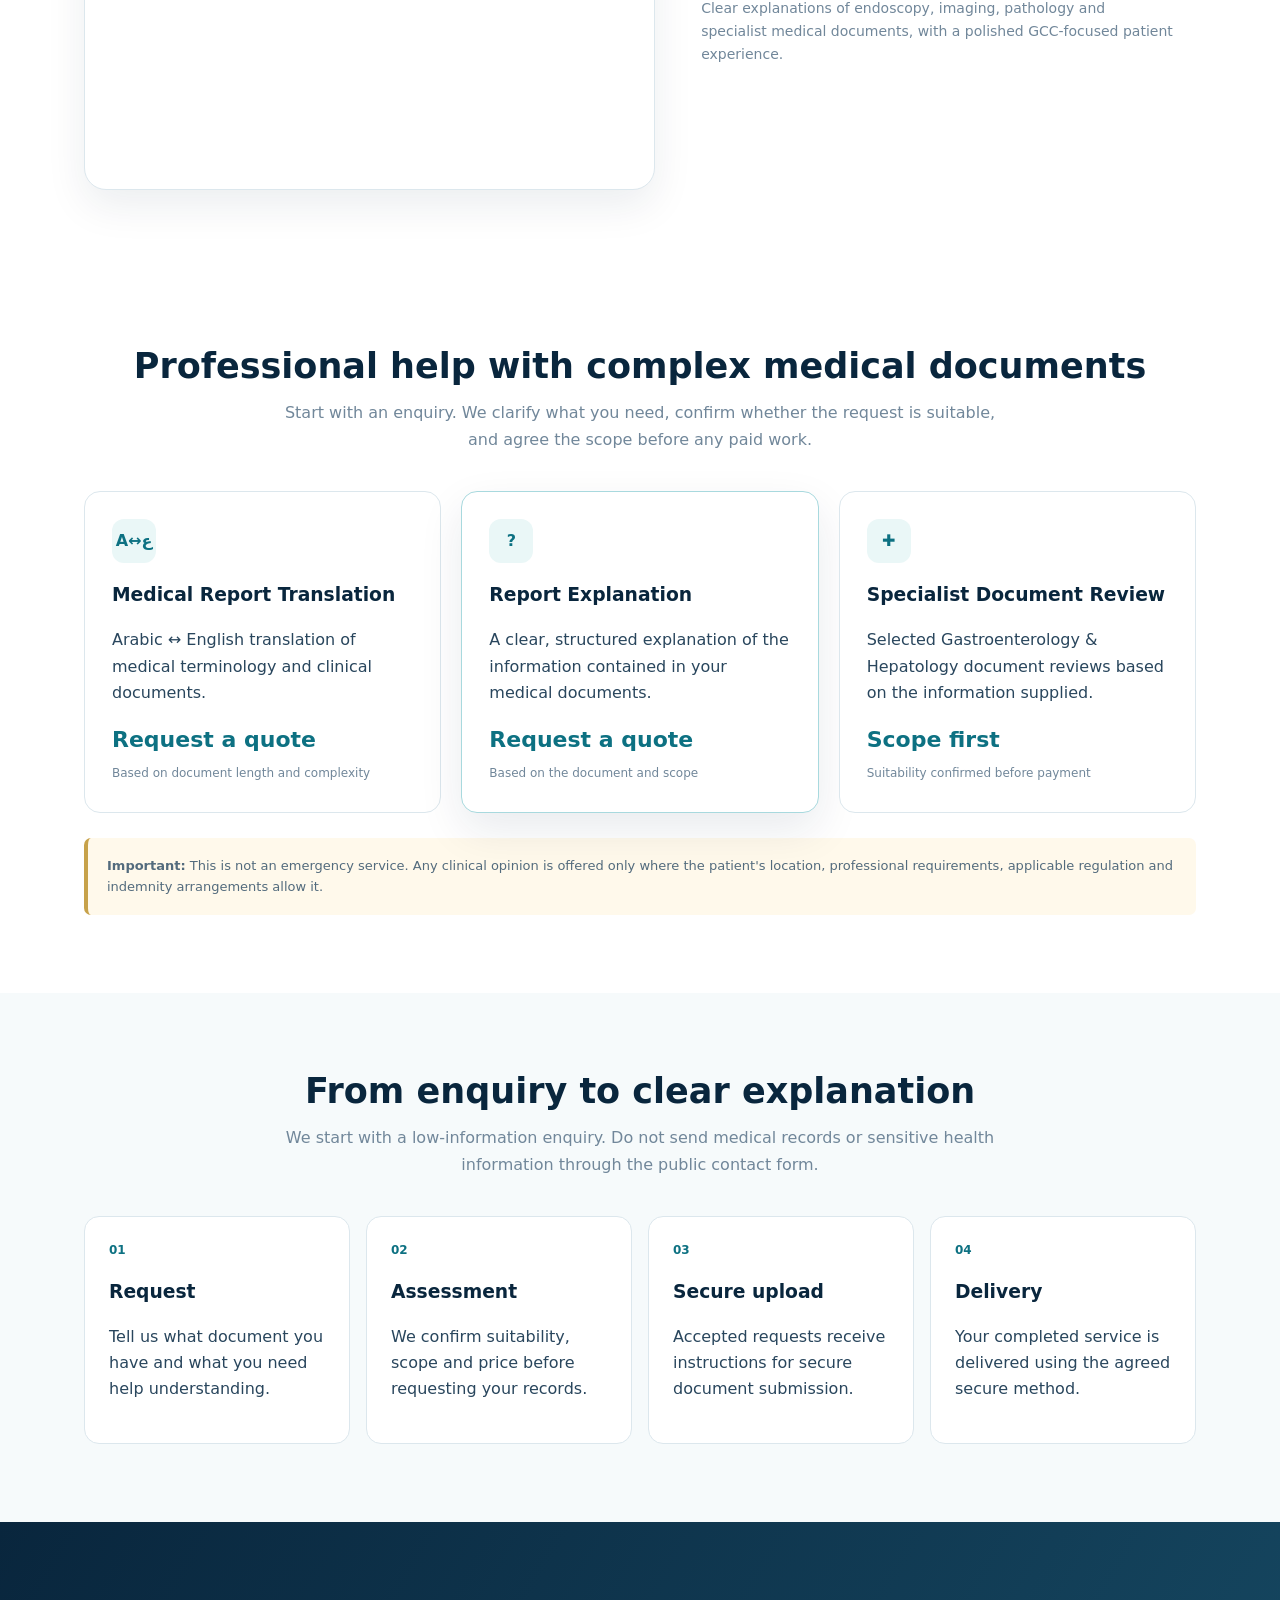
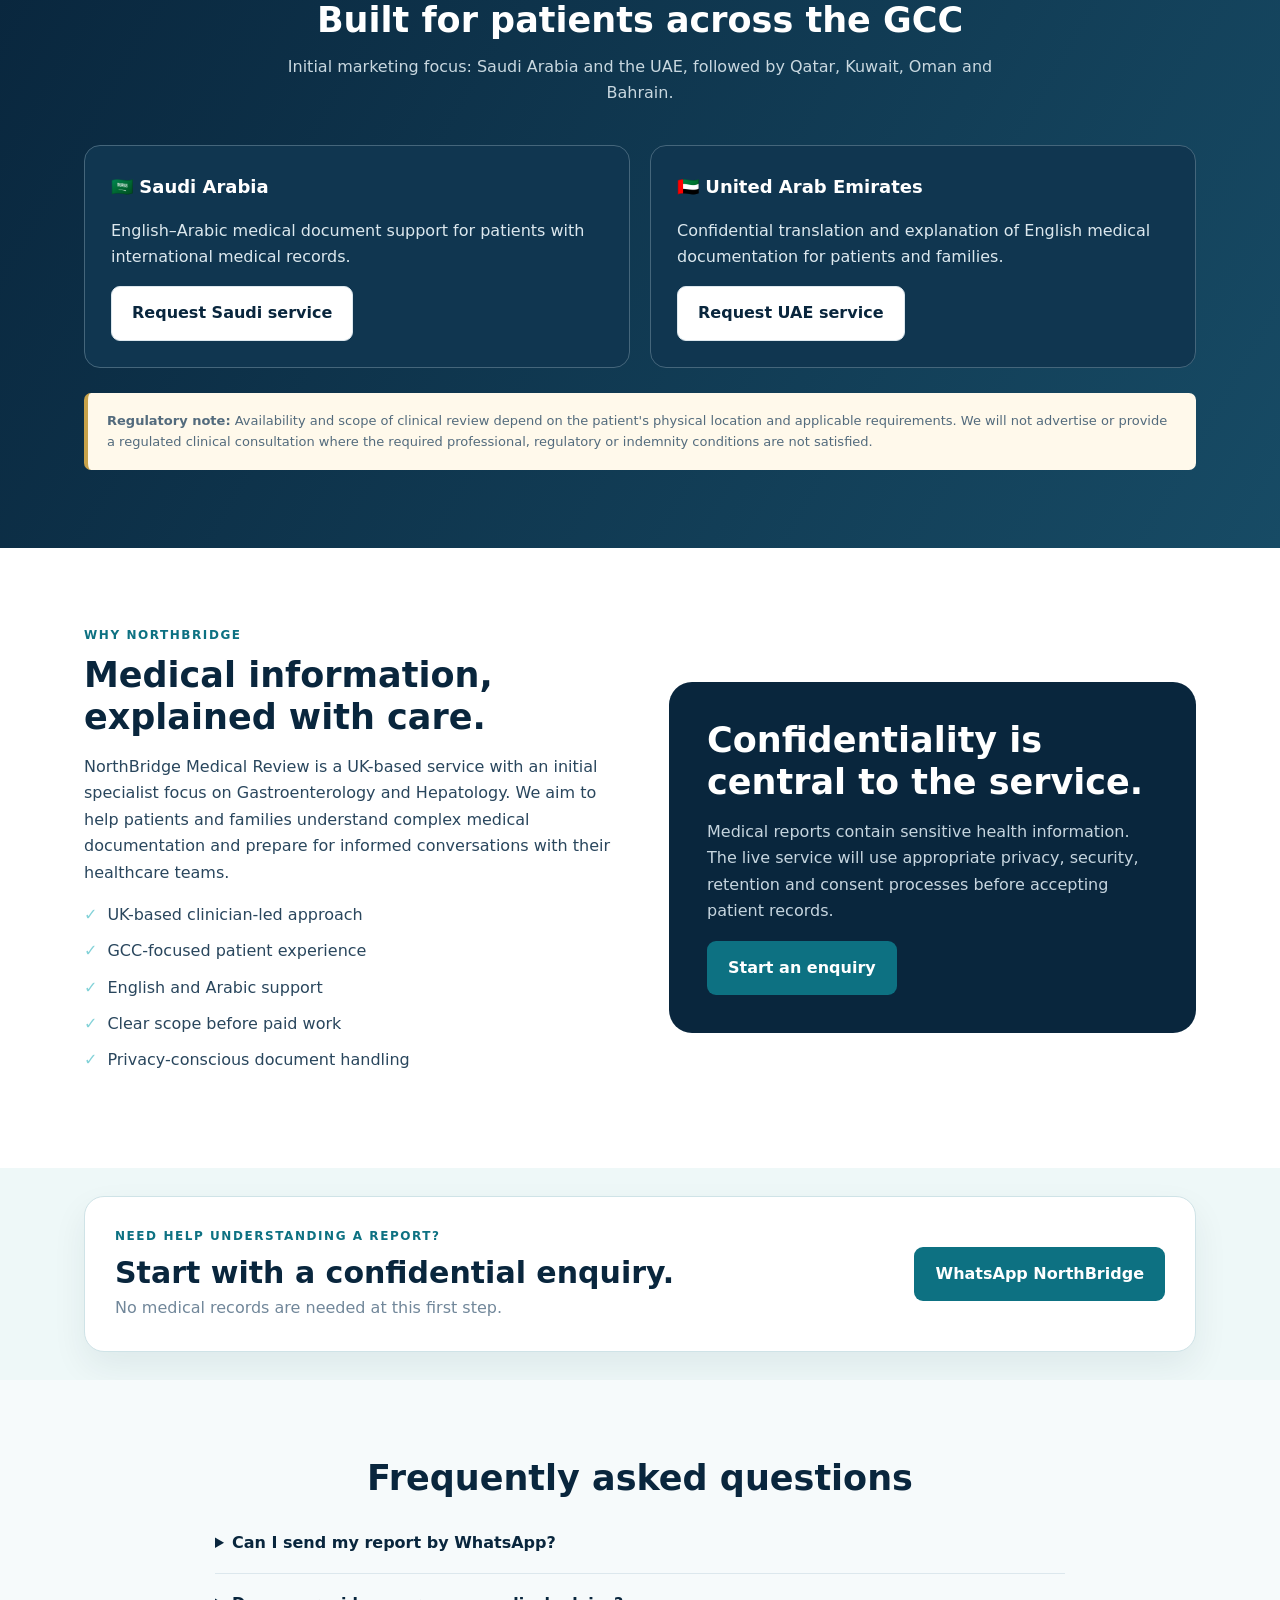
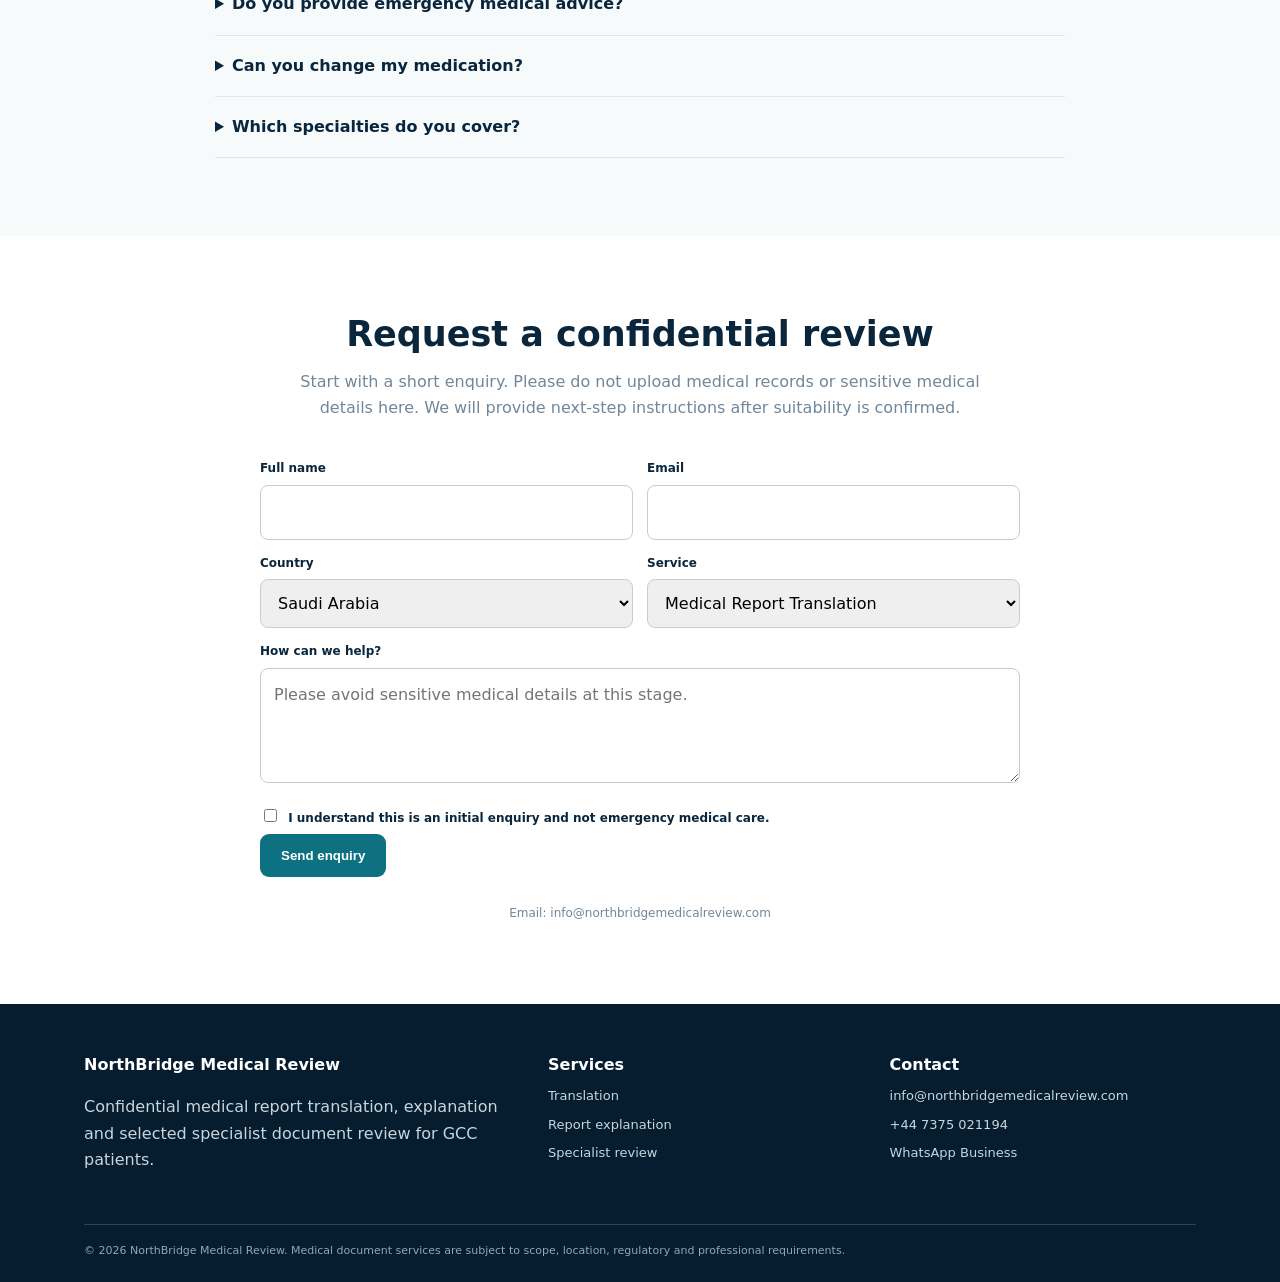
==== commit 7c84e877: "Add files via upload" ====
--- a/index.html
+++ b/index.html
@@ -2,8 +2,8 @@
 <html lang="en">
 <head>
 <meta charset="utf-8"><meta name="viewport" content="width=device-width,initial-scale=1">
-<title>NorthBridge Medical Review | Confidential Medical Report Review</title>
-<meta name="description" content="Confidential medical report translation, explanation and selected Gastroenterology & Hepatology document review for GCC patients. UK-based.">
+<title>NorthBridge Medical Review | UK-Based Medical Report Review</title>
+<meta name="description" content="UK-based clinician-led medical report translation, explanation and selected Gastroenterology & Hepatology document review for GCC patients. English ↔ Arabic.">
 <style>
 :root{--navy:#09263d;--blue:#0d7182;--mint:#eaf7f7;--gold:#c7a24a;--ink:#29465d;--muted:#71879a;--bg:#f6fafb;--line:#dce7ed;--white:#fff}
 *{box-sizing:border-box}html{scroll-behavior:smooth}body{margin:0;font-family:Inter,system-ui,-apple-system,"Segoe UI",Arial,sans-serif;color:var(--ink);line-height:1.65}a{text-decoration:none;color:inherit}.wrap{max-width:1160px;margin:auto;padding:0 24px}
@@ -22,6 +22,8 @@
 .wa{position:fixed;right:18px;bottom:18px;z-index:80;background:#1f9d55;color:#fff;padding:12px 17px;border-radius:999px;font-weight:900;box-shadow:0 10px 28px rgba(0,0,0,.2)}
 @media(max-width:900px){h1{font-size:44px}.heroGrid,.split,.regionGrid{grid-template-columns:1fr}.cards{grid-template-columns:1fr}.steps{grid-template-columns:1fr 1fr}.links{display:none}.foot{grid-template-columns:1fr 1fr}}
 @media(max-width:600px){h1{font-size:38px}.steps,.grid2{grid-template-columns:1fr}.hero{padding:60px 0}.trust .wrap{gap:14px}section{padding:58px 0}}
+
+.visualFrame{border-radius:28px;overflow:hidden;border:1px solid #d8e8ec;box-shadow:0 22px 60px rgba(9,38,61,.14);background:#eef8fa;position:relative}.visualFrame img{display:block;width:100%;height:420px;object-fit:cover}.visualCaption{position:absolute;left:18px;bottom:18px;background:rgba(9,38,61,.92);color:#fff;padding:12px 15px;border-radius:14px;font-size:12px;font-weight:800;backdrop-filter:blur(8px)}.gulfVisual{margin:0 0 18px;border-radius:24px;overflow:hidden;border:1px solid var(--line);box-shadow:0 16px 45px rgba(9,38,61,.10)}.gulfVisual img{display:block;width:100%;height:250px;object-fit:cover}.gulfVisual figcaption{padding:13px 17px;background:#fff;font-size:12px;color:var(--muted);font-weight:700}.visualGrid{display:grid;grid-template-columns:1.05fr .95fr;gap:24px;align-items:stretch}.visualCard{background:#fff;border:1px solid var(--line);border-radius:22px;overflow:hidden;box-shadow:0 16px 40px rgba(9,38,61,.08)}.visualCard img{width:100%;height:100%;min-height:270px;object-fit:cover}.visualCardText{padding:22px}.visualCardText h3{margin-bottom:6px}.visualCardText p{margin:0;color:var(--muted);font-size:14px}@media(max-width:900px){.visualGrid{grid-template-columns:1fr}.visualFrame img{height:330px}}
 </style>
 </head>
 <body>
@@ -34,26 +36,46 @@
 <main>
 <section class="hero"><div class="wrap heroGrid">
 <div><div class="eyebrow">Confidential • Clinician-led • UK-based</div>
-<h1>Clear medical information. Confident next steps.</h1>
-<p class="lead">Professional medical report translation, explanation and selected Gastroenterology & Hepatology document review for patients and families across the GCC.</p>
-<div class="actions"><a class="btn primary" href="#contact">Request a confidential review</a><a class="btn outline" href="#services">Explore services</a></div>
+<div style="display:inline-flex;align-items:center;gap:8px;background:#fff;border:1px solid #cfe3e7;border-radius:999px;padding:7px 12px;font-size:12px;font-weight:850;color:#0d7182;margin-top:8px">🇬🇧 UK-based · 🇸🇦 🇦🇪 GCC-focused</div>
+<h1>Understand your medical report with confidence.</h1>
+<p class="lead">Clear, professional explanation and translation of medical documents — with a specialist focus on Gastroenterology & Hepatology.</p>
+<div style="display:flex;gap:12px;flex-wrap:wrap;margin-top:18px">
+<span style="font-size:13px;font-weight:800;color:#29465d">English ↔ Arabic</span>
+<span style="font-size:13px;color:#9aaab5">•</span>
+<span style="font-size:13px;font-weight:800;color:#29465d">Confidential enquiry</span>
+<span style="font-size:13px;color:#9aaab5">•</span>
+<span style="font-size:13px;font-weight:800;color:#29465d">GCC focused</span>
+</div>
+<div class="actions">
+<a class="btn primary" href="https://wa.me/447375021194?text=Hello%2C%20I%20would%20like%20to%20request%20a%20confidential%20medical%20document%20review." target="_blank" rel="noopener">💬 WhatsApp us</a>
+<a class="btn outline" href="#contact">See how it works</a>
+</div>
 <div class="mini">English ↔ Arabic • Saudi Arabia • UAE • Qatar • Kuwait • Oman • Bahrain</div></div>
-<div class="heroBox">
+<div>
+<div class="visualFrame"><img src="assets/gulf-digestive-anatomy.jpg" alt="Digestive system medical illustration"><div class="visualCaption">Gastroenterology & Hepatology • GCC-focused</div></div>
+<div class="heroBox" style="margin-top:18px">
 <div class="seal"><div class="sealIcon">✓</div><div><strong>Privacy-first approach</strong><br><span class="mini">Secure submission is provided after your initial request.</span></div></div>
-<h3>Documents we can help with</h3><ul><li>Endoscopy & colonoscopy reports</li><li>Histopathology / biopsy reports</li><li>CT & MRI reports</li><li>Blood test results</li><li>Discharge summaries</li><li>Specialist letters</li></ul>
-</div></div></section>
+<h3>Documents we can help with</h3><ul><li>Endoscopy & colonoscopy reports</li><li>Histopathology / biopsy reports</li><li>CT & MRI reports</li><li>Blood test results</li></ul>
+</div></div></div></section>
 
 <div class="trust"><div class="wrap"><span>GASTROENTEROLOGY</span><span>HEPATOLOGY</span><span>MEDICAL REPORTS</span><span>ENGLISH ↔ ARABIC</span><span>GCC PATIENTS</span></div></div>
 
-<section id="services"><div class="wrap"><div class="center"><h2>Choose the level of support you need</h2><p class="sub">We confirm the exact scope before any paid clinical service. Translation and explanation are distinct from a medical consultation.</p></div>
+<section aria-label="GCC medical visual"><div class="wrap">
+<figure class="gulfVisual"><img src="assets/gulf-city.jpg" alt="Gulf waterfront skyline with palm trees"><figcaption>UK-based medical document support designed for patients and families across the Gulf region.</figcaption></figure>
+<div class="visualGrid">
+<div class="visualCard"><img src="assets/gulf-digestive-anatomy.jpg" alt="Detailed digestive system illustration"></div>
+<div class="visualCardText"><div class="eyebrow">Specialist focus</div><h3>Gastroenterology & Hepatology</h3><p>Clear explanations of endoscopy, imaging, pathology and specialist medical documents, with a polished GCC-focused patient experience.</p></div>
+</div></div></section>
+
+<section id="services"><div class="wrap"><div class="center"><h2>Professional help with complex medical documents</h2><p class="sub">Start with an enquiry. We clarify what you need, confirm whether the request is suitable, and agree the scope before any paid work.</p></div>
 <div class="cards">
-<div class="card"><div class="icon">A↔ع</div><h3>Medical Report Translation</h3><p>Arabic ↔ English translation of medical terminology and clinical documents.</p><div class="price">From £50</div><span class="mini">Translation service</span></div>
-<div class="card featured"><div class="icon">?</div><h3>Report Explanation</h3><p>A clear, structured explanation of the information contained in your medical documents.</p><div class="price">From £100</div><span class="mini">Plain-language summary</span></div>
-<div class="card"><div class="icon">✚</div><h3>Specialist Document Review</h3><p>Selected Gastroenterology & Hepatology document reviews based on the information supplied.</p><div class="price">From £175</div><span class="mini">Scope confirmed first</span></div>
+<div class="card"><div class="icon">A↔ع</div><h3>Medical Report Translation</h3><p>Arabic ↔ English translation of medical terminology and clinical documents.</p><div class="price">Request a quote</div><span class="mini">Based on document length and complexity</span></div>
+<div class="card featured"><div class="icon">?</div><h3>Report Explanation</h3><p>A clear, structured explanation of the information contained in your medical documents.</p><div class="price">Request a quote</div><span class="mini">Based on the document and scope</span></div>
+<div class="card"><div class="icon">✚</div><h3>Specialist Document Review</h3><p>Selected Gastroenterology & Hepatology document reviews based on the information supplied.</p><div class="price">Scope first</div><span class="mini">Suitability confirmed before payment</span></div>
 </div><div class="notice"><strong>Important:</strong> This is not an emergency service. Any clinical opinion is offered only where the patient's location, professional requirements, applicable regulation and indemnity arrangements allow it.</div>
 </div></section>
 
-<section id="process" class="process"><div class="wrap"><div class="center"><h2>Simple, secure, straightforward</h2><p class="sub">We keep medical records out of ordinary email and personal messaging wherever possible.</p></div>
+<section id="process" class="process"><div class="wrap"><div class="center"><h2>From enquiry to clear explanation</h2><p class="sub">We start with a low-information enquiry. Do not send medical records or sensitive health information through the public contact form.</p></div>
 <div class="steps">
 <div class="step"><div class="num">01</div><h3>Request</h3><p>Tell us what document you have and what you need help understanding.</p></div>
 <div class="step"><div class="num">02</div><h3>Assessment</h3><p>We confirm suitability, scope and price before requesting your records.</p></div>
@@ -61,7 +83,7 @@
 <div class="step"><div class="num">04</div><h3>Delivery</h3><p>Your completed service is delivered using the agreed secure method.</p></div>
 </div></div></section>
 
-<section id="gcc" class="region"><div class="wrap"><div class="center"><h2>Built for patients across the GCC</h2><p class="sub">Initial focus on Saudi Arabia and the UAE, with support for Qatar, Kuwait, Oman and Bahrain.</p></div>
+<section id="gcc" class="region"><div class="wrap"><div class="center"><h2>Built for patients across the GCC</h2><p class="sub">Initial marketing focus: Saudi Arabia and the UAE, followed by Qatar, Kuwait, Oman and Bahrain.</p></div>
 <div class="regionGrid"><div class="regionCard"><strong>🇸🇦 Saudi Arabia</strong><p>English–Arabic medical document support for patients with international medical records.</p><a class="btn outline" href="#contact">Request Saudi service</a></div>
 <div class="regionCard"><strong>🇦🇪 United Arab Emirates</strong><p>Confidential translation and explanation of English medical documentation for patients and families.</p><a class="btn outline" href="#contact">Request UAE service</a></div></div>
 <div class="notice"><strong>Regulatory note:</strong> Availability and scope of clinical review depend on the patient's physical location and applicable requirements. We will not advertise or provide a regulated clinical consultation where the required professional, regulatory or indemnity conditions are not satisfied.</div>
@@ -70,6 +92,20 @@
 <section id="about"><div class="wrap split"><div><div class="eyebrow">Why NorthBridge</div><h2 style="margin-top:10px">Medical information, explained with care.</h2><p>NorthBridge Medical Review is a UK-based service with an initial specialist focus on Gastroenterology and Hepatology. We aim to help patients and families understand complex medical documentation and prepare for informed conversations with their healthcare teams.</p><ul class="checks"><li>UK-based clinician-led approach</li><li>GCC-focused patient experience</li><li>English and Arabic support</li><li>Clear scope before paid work</li><li>Privacy-conscious document handling</li></ul></div>
 <div class="dark"><h2>Confidentiality is central to the service.</h2><p>Medical reports contain sensitive health information. The live service will use appropriate privacy, security, retention and consent processes before accepting patient records.</p><a class="btn primary" href="#contact">Start an enquiry</a></div></div></section>
 
+
+<section style="padding:28px 0;background:#eef8f8">
+<div class="wrap">
+<div style="background:#fff;border:1px solid #cfe3e7;border-radius:20px;padding:30px;display:flex;justify-content:space-between;align-items:center;gap:25px;flex-wrap:wrap;box-shadow:0 15px 35px rgba(9,38,61,.07)">
+<div>
+<div class="eyebrow">Need help understanding a report?</div>
+<h2 style="margin:8px 0 5px;font-size:30px">Start with a confidential enquiry.</h2>
+<p style="margin:0;color:#71879a">No medical records are needed at this first step.</p>
+</div>
+<a class="btn primary" href="https://wa.me/447375021194?text=Hello%2C%20I%20would%20like%20to%20make%20a%20confidential%20enquiry." target="_blank" rel="noopener">WhatsApp NorthBridge</a>
+</div>
+</div>
+</section>
+
 <section id="faq" style="background:var(--bg)"><div class="wrap"><div class="center"><h2>Frequently asked questions</h2></div><div class="faq">
 <details><summary>Can I send my report by WhatsApp?</summary><p>Not through a personal WhatsApp account. We will provide an appropriate secure submission method after your request is assessed.</p></details>
 <details><summary>Do you provide emergency medical advice?</summary><p>No. This is not an emergency service. Please contact your local emergency or healthcare service for urgent symptoms.</p></details>
@@ -77,8 +113,8 @@
 <details><summary>Which specialties do you cover?</summary><p>Our initial specialist focus is Gastroenterology and Hepatology.</p></details>
 </div></div></section>
 
-<section id="contact"><div class="wrap"><div class="center"><h2>Request a confidential review</h2><p class="sub">Start with a short enquiry. Please do not upload medical records or sensitive medical details on this form.</p></div>
-<form class="form" onsubmit="event.preventDefault();window.location.href='mailto:info@northbridgemedicalreview.com?subject=Confidential%20Review%20Request&body='+encodeURIComponent('Name: '+document.getElementById('name').value+'\nCountry: '+document.getElementById('country').value+'\nService: '+document.getElementById('service').value+'\nRequest: '+document.getElementById('message').value);">
+<section id="contact"><div class="wrap"><div class="center"><h2>Request a confidential review</h2><p class="sub">Start with a short enquiry. Please do not upload medical records or sensitive medical details here. We will provide next-step instructions after suitability is confirmed.</p></div>
+<form class="form" onsubmit="event.preventDefault();const msg='Hello, I would like to make a confidential enquiry.%0A%0ACountry: '+encodeURIComponent(document.getElementById('country').value)+'%0AService: '+encodeURIComponent(document.getElementById('service').value)+'%0AName: '+encodeURIComponent(document.getElementById('name').value);window.open('https://wa.me/447375021194?text='+msg,'_blank');">
 <div class="grid2"><div><label>Full name</label><input id="name" required></div><div><label>Email</label><input id="email" type="email" required></div>
 <div><label>Country</label><select id="country"><option>Saudi Arabia</option><option>United Arab Emirates</option><option>Qatar</option><option>Kuwait</option><option>Oman</option><option>Bahrain</option></select></div>
 <div><label>Service</label><select id="service"><option>Medical Report Translation</option><option>Report Explanation</option><option>Specialist Document Review</option></select></div>
@@ -90,6 +126,6 @@
 </main>
 
 <footer><div class="wrap"><div class="foot"><div><strong>NorthBridge Medical Review</strong><p>Confidential medical report translation, explanation and selected specialist document review for GCC patients.</p></div><div><strong>Services</strong><a href="#services">Translation</a><a href="#services">Report explanation</a><a href="#services">Specialist review</a></div><div><strong>Contact</strong><a href="mailto:info@northbridgemedicalreview.com">info@northbridgemedicalreview.com</a><a href="tel:+447375021194">+44 7375 021194</a><a href="https://wa.me/447375021194" target="_blank">WhatsApp Business</a></div></div>
-<div class="copy">© 2026 NorthBridge Medical Review. Before accepting live health data, connect a secure patient-data system and publish reviewed privacy, consent and terms documentation.</div></div></footer>
+<div class="copy">© 2026 NorthBridge Medical Review. Medical document services are subject to scope, location, regulatory and professional requirements.</div></div></footer>
 <a class="wa" href="https://wa.me/447375021194" target="_blank" rel="noopener">WhatsApp +44 7375 021194</a>
 </body></html>
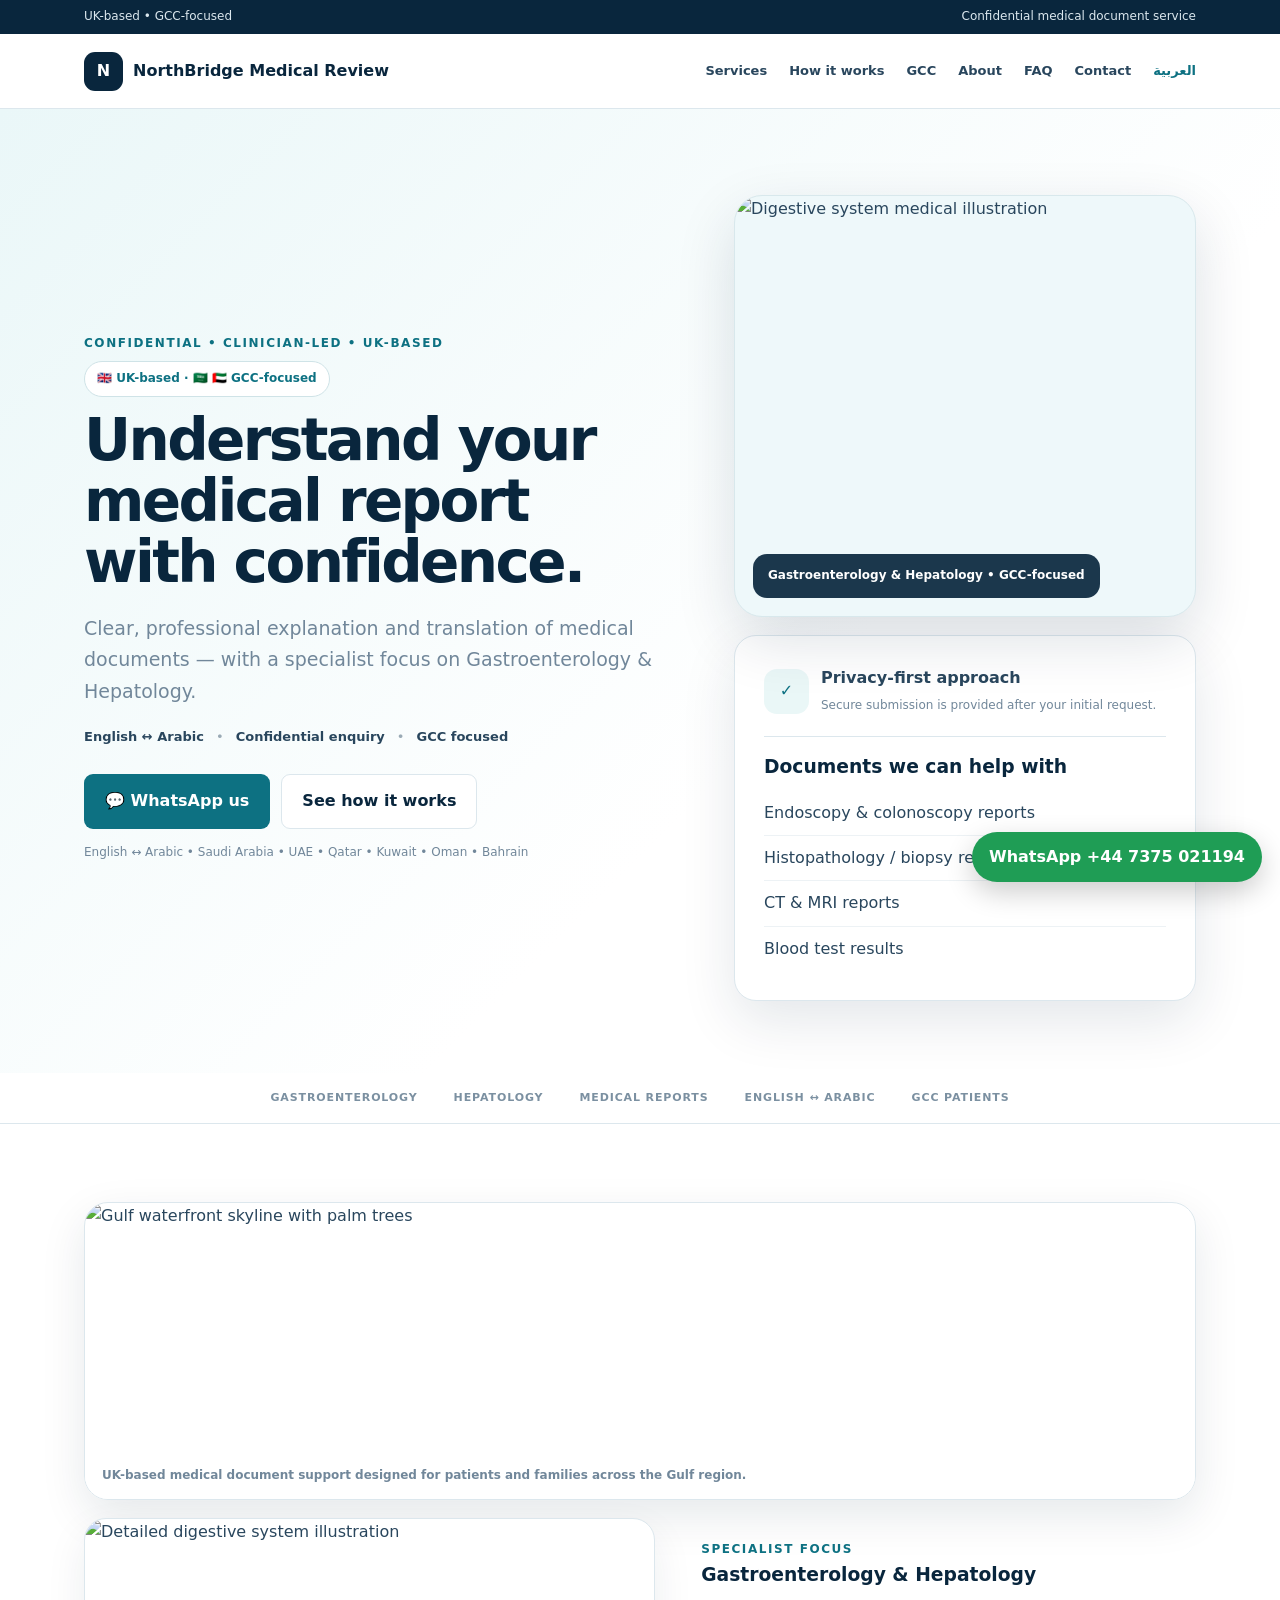
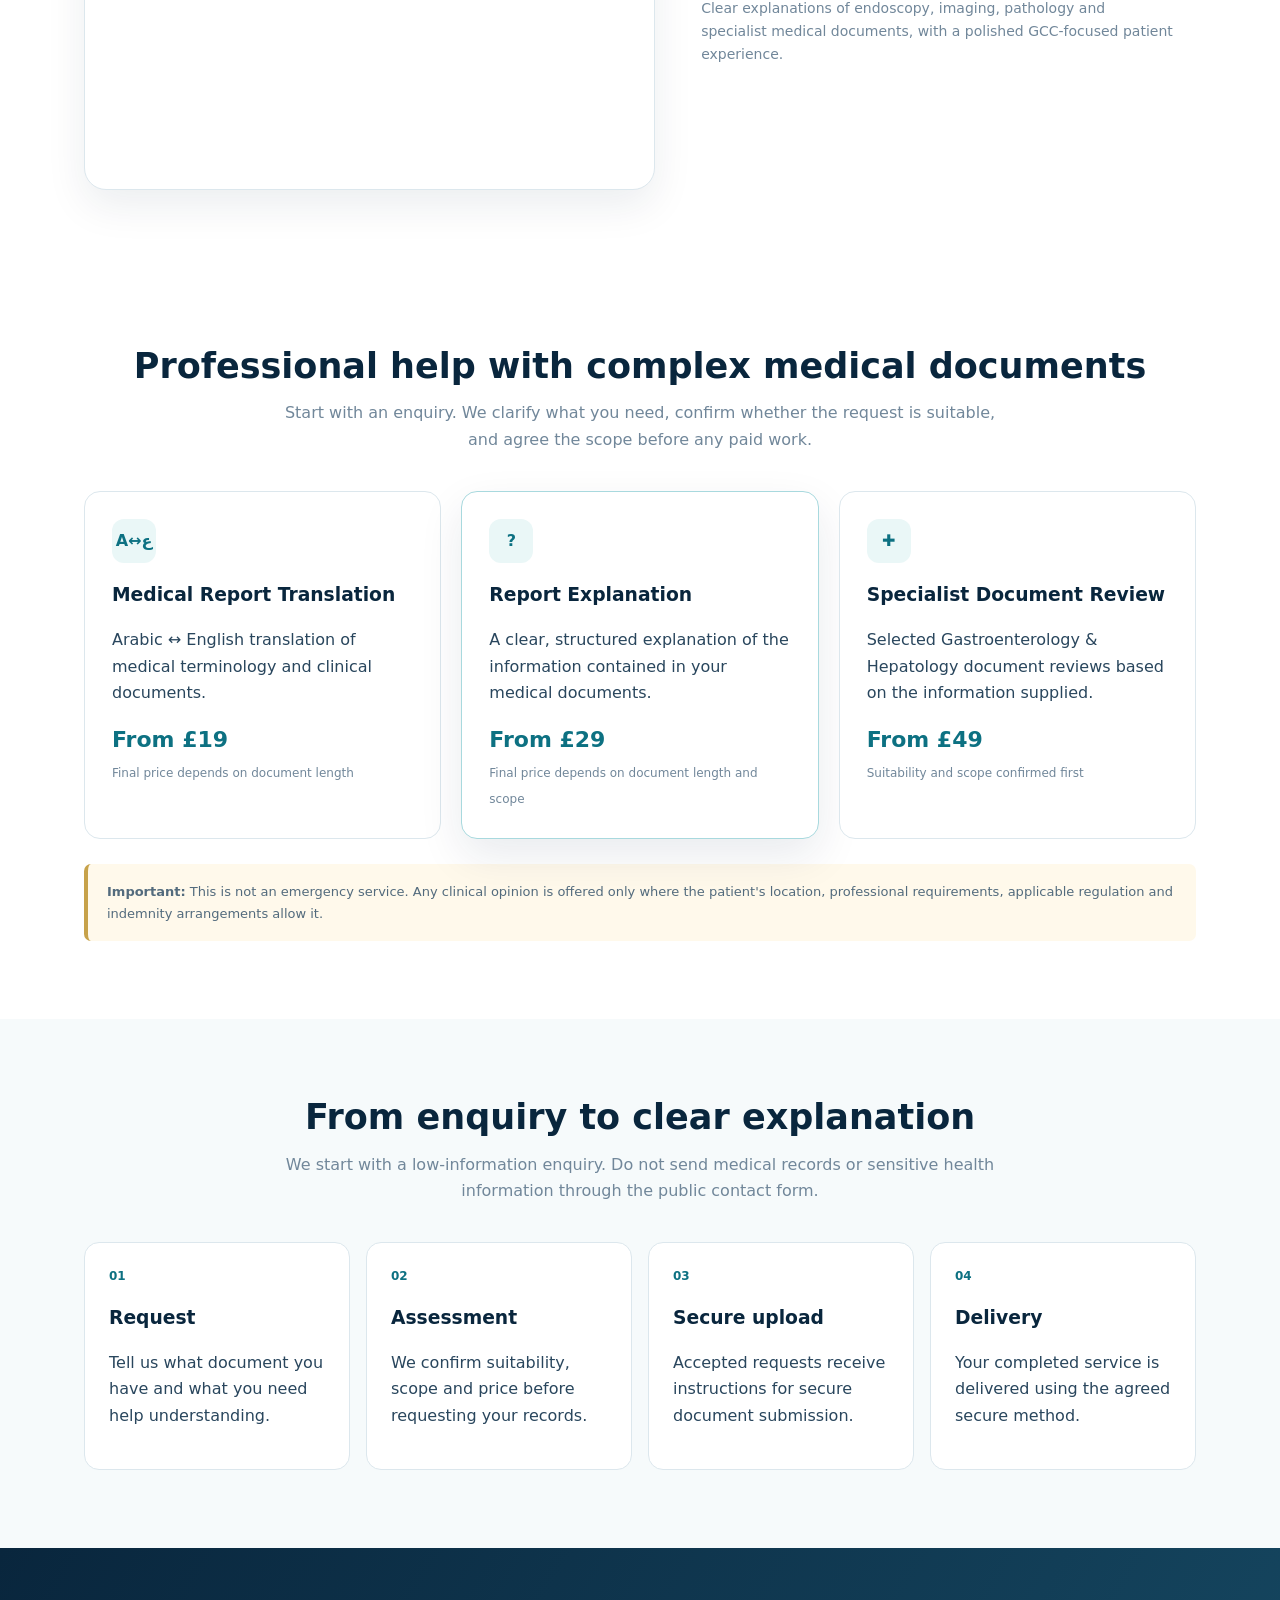
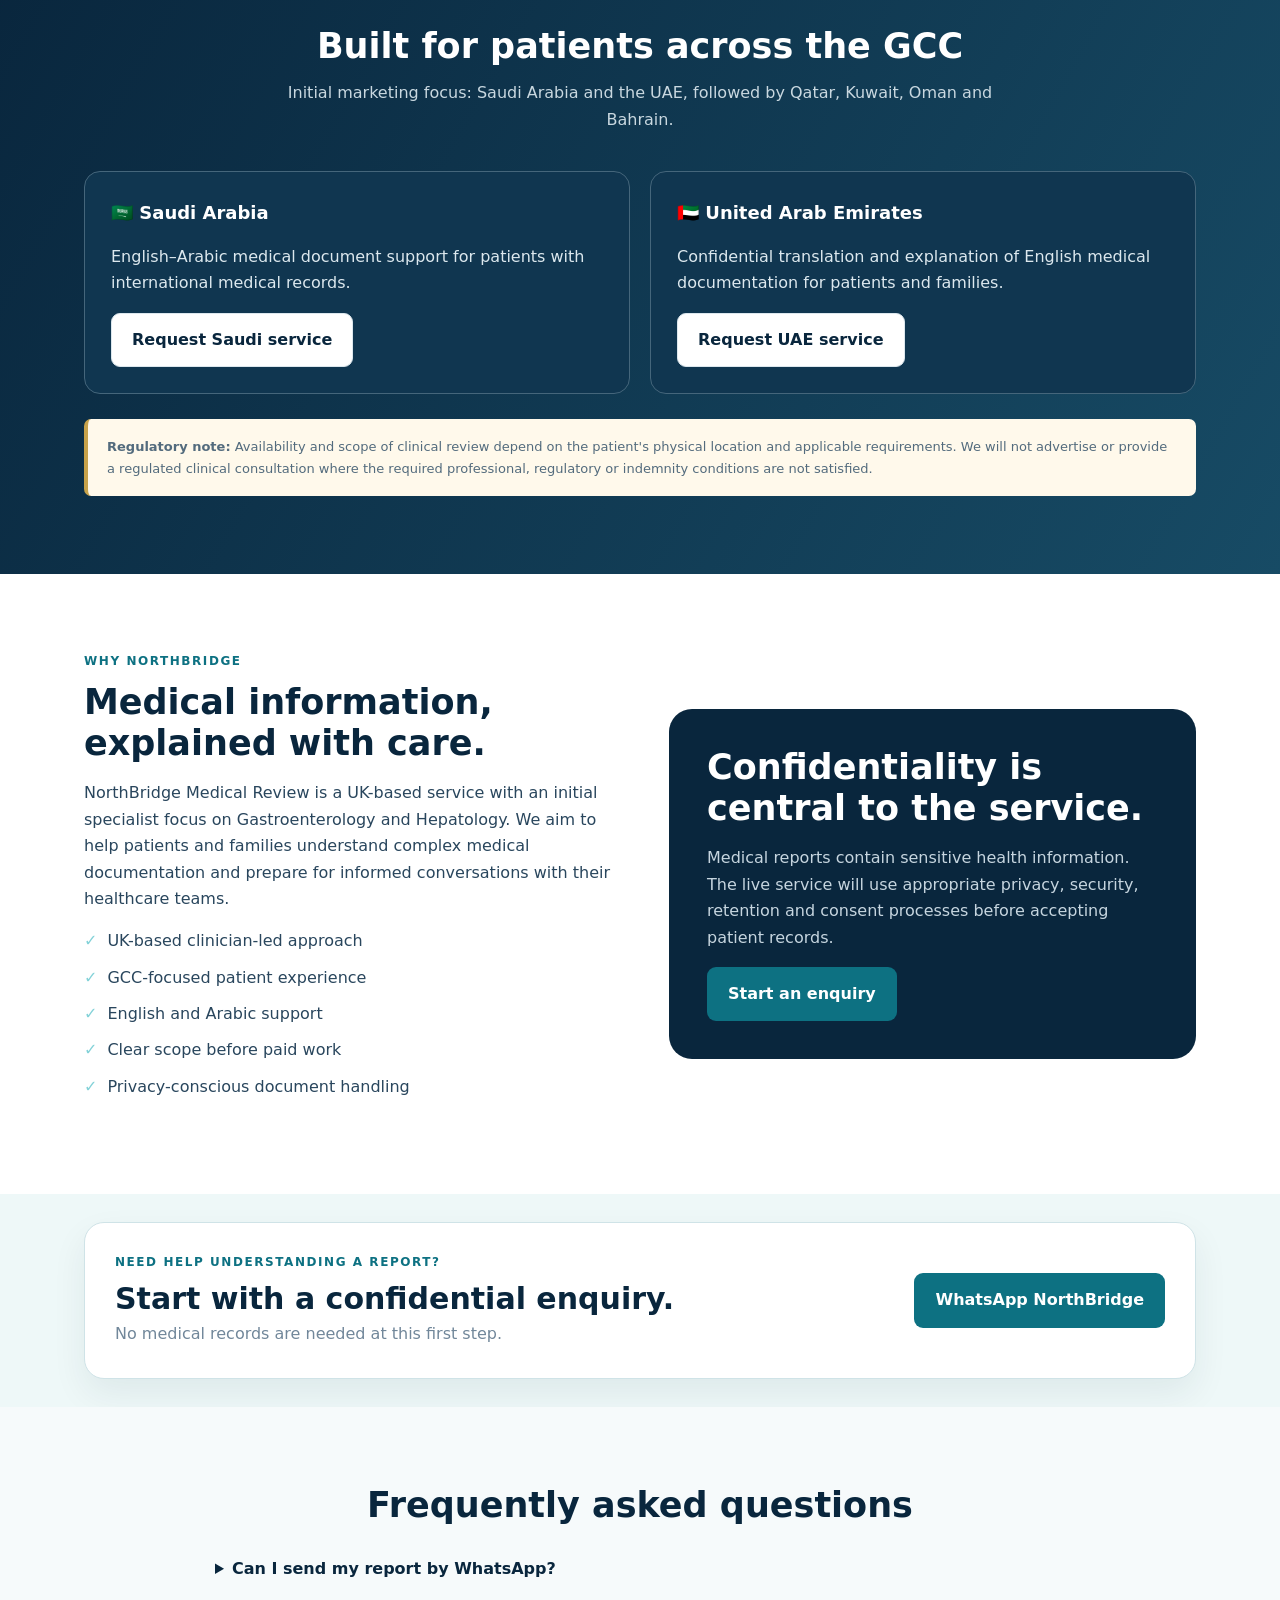
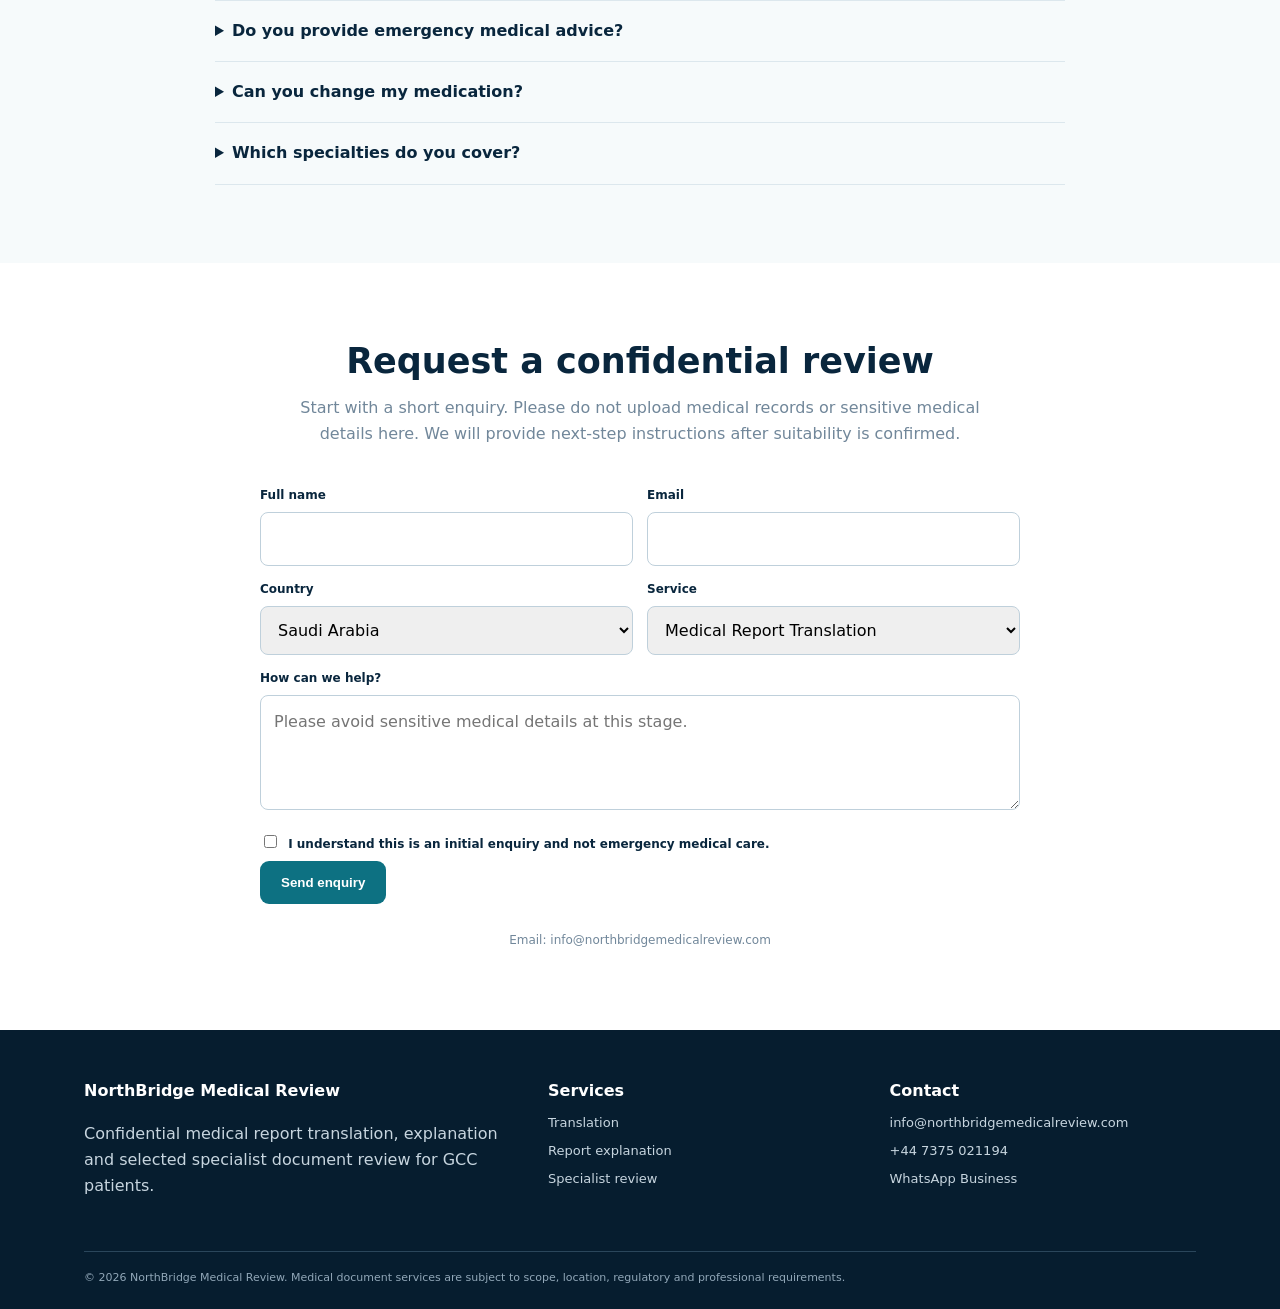
==== commit 4c1083df: "Add files via upload" ====
--- a/index.html
+++ b/index.html
@@ -30,7 +30,7 @@
 <div class="top"><div class="wrap"><span>UK-based • GCC-focused</span><span>Confidential medical document service</span></div></div>
 <header><div class="wrap"><nav>
 <a class="brand" href="#"><span class="logo">N</span>NorthBridge Medical Review</a>
-<div class="links"><a href="#services">Services</a><a href="#process">How it works</a><a href="#gcc">GCC</a><a href="#about">About</a><a href="#faq">FAQ</a><a href="#contact">Contact</a></div>
+<div class="links"><a href="#services">Services</a><a href="#process">How it works</a><a href="#gcc">GCC</a><a href="#about">About</a><a href="#faq">FAQ</a><a href="#contact">Contact</a><a href="ar.html" style="font-weight:900;color:#0d7182">العربية</a></div>
 </nav></div></header>
 
 <main>
@@ -69,9 +69,9 @@
 
 <section id="services"><div class="wrap"><div class="center"><h2>Professional help with complex medical documents</h2><p class="sub">Start with an enquiry. We clarify what you need, confirm whether the request is suitable, and agree the scope before any paid work.</p></div>
 <div class="cards">
-<div class="card"><div class="icon">A↔ع</div><h3>Medical Report Translation</h3><p>Arabic ↔ English translation of medical terminology and clinical documents.</p><div class="price">Request a quote</div><span class="mini">Based on document length and complexity</span></div>
-<div class="card featured"><div class="icon">?</div><h3>Report Explanation</h3><p>A clear, structured explanation of the information contained in your medical documents.</p><div class="price">Request a quote</div><span class="mini">Based on the document and scope</span></div>
-<div class="card"><div class="icon">✚</div><h3>Specialist Document Review</h3><p>Selected Gastroenterology & Hepatology document reviews based on the information supplied.</p><div class="price">Scope first</div><span class="mini">Suitability confirmed before payment</span></div>
+<div class="card"><div class="icon">A↔ع</div><h3>Medical Report Translation</h3><p>Arabic ↔ English translation of medical terminology and clinical documents.</p><div class="price">From £19</div><span class="mini">Final price depends on document length</span></div>
+<div class="card featured"><div class="icon">?</div><h3>Report Explanation</h3><p>A clear, structured explanation of the information contained in your medical documents.</p><div class="price">From £29</div><span class="mini">Final price depends on document length and scope</span></div>
+<div class="card"><div class="icon">✚</div><h3>Specialist Document Review</h3><p>Selected Gastroenterology & Hepatology document reviews based on the information supplied.</p><div class="price">From £49</div><span class="mini">Suitability and scope confirmed first</span></div>
 </div><div class="notice"><strong>Important:</strong> This is not an emergency service. Any clinical opinion is offered only where the patient's location, professional requirements, applicable regulation and indemnity arrangements allow it.</div>
 </div></section>
 
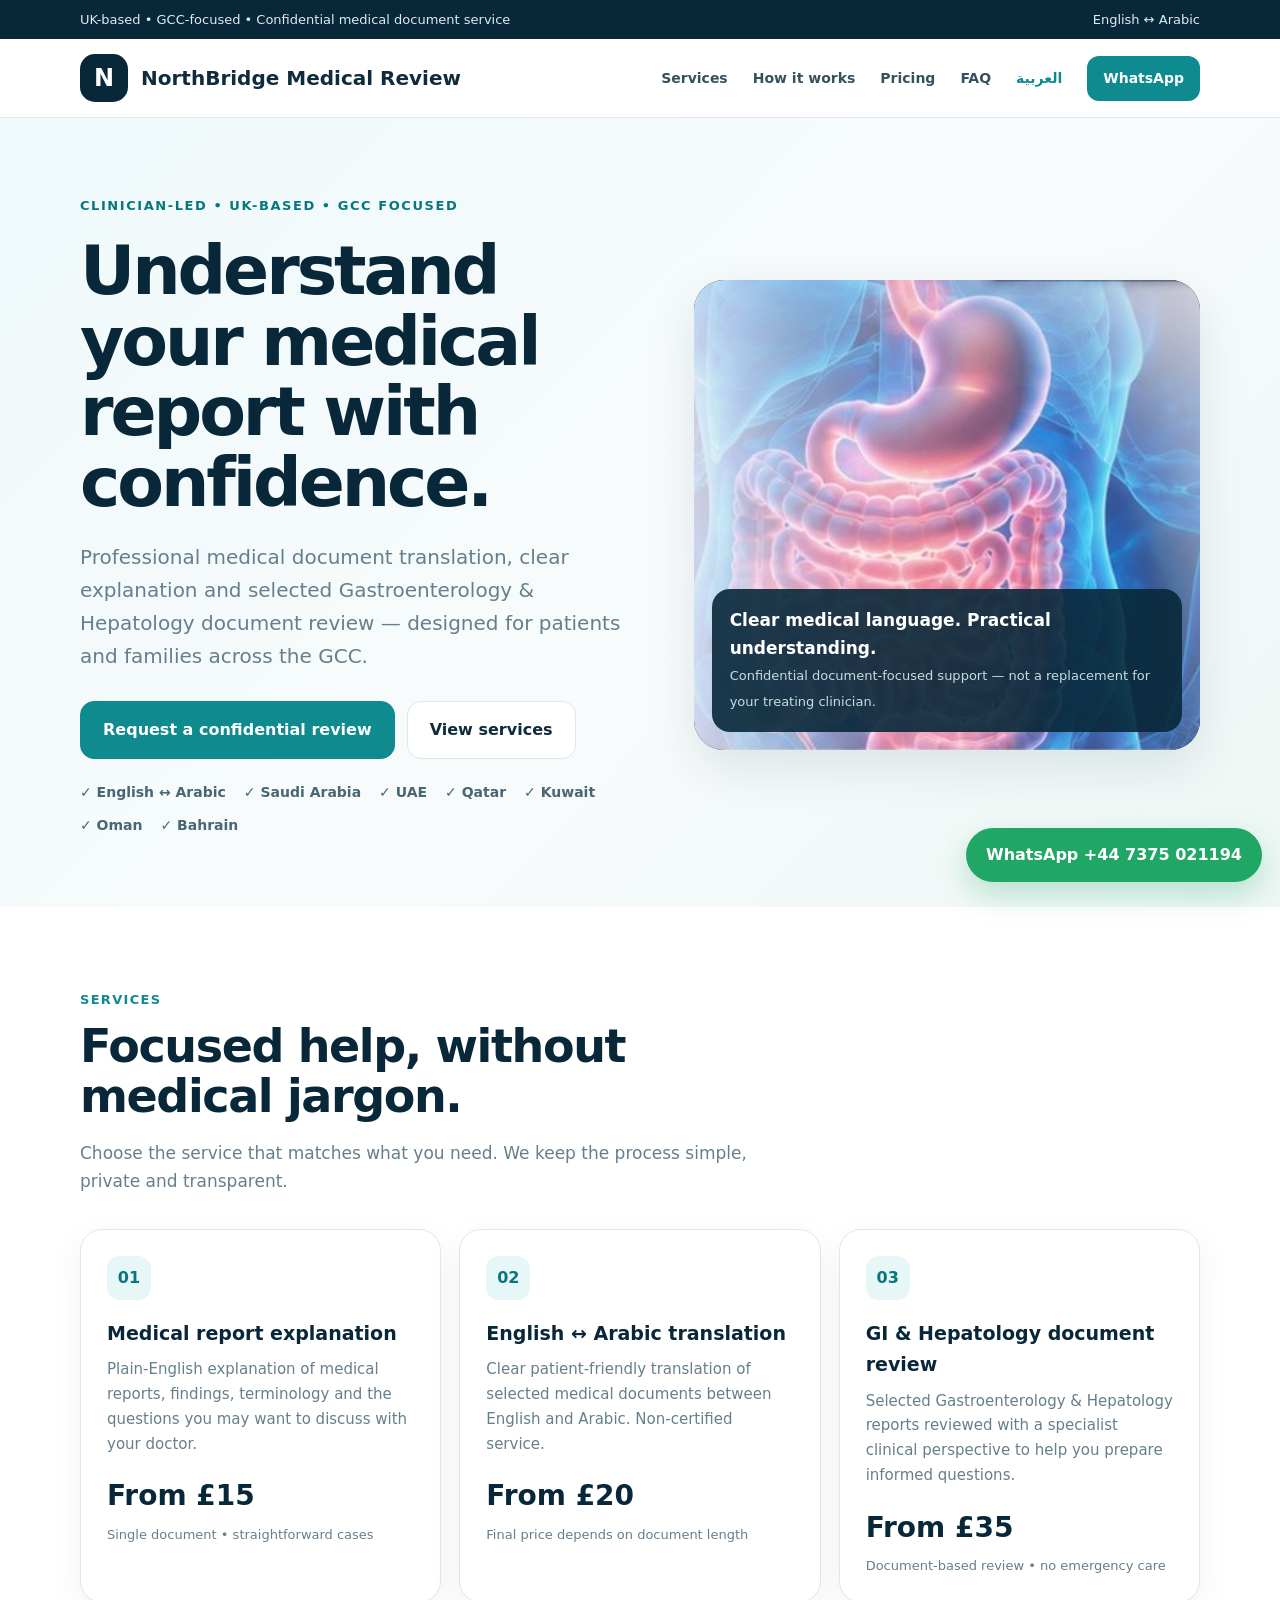
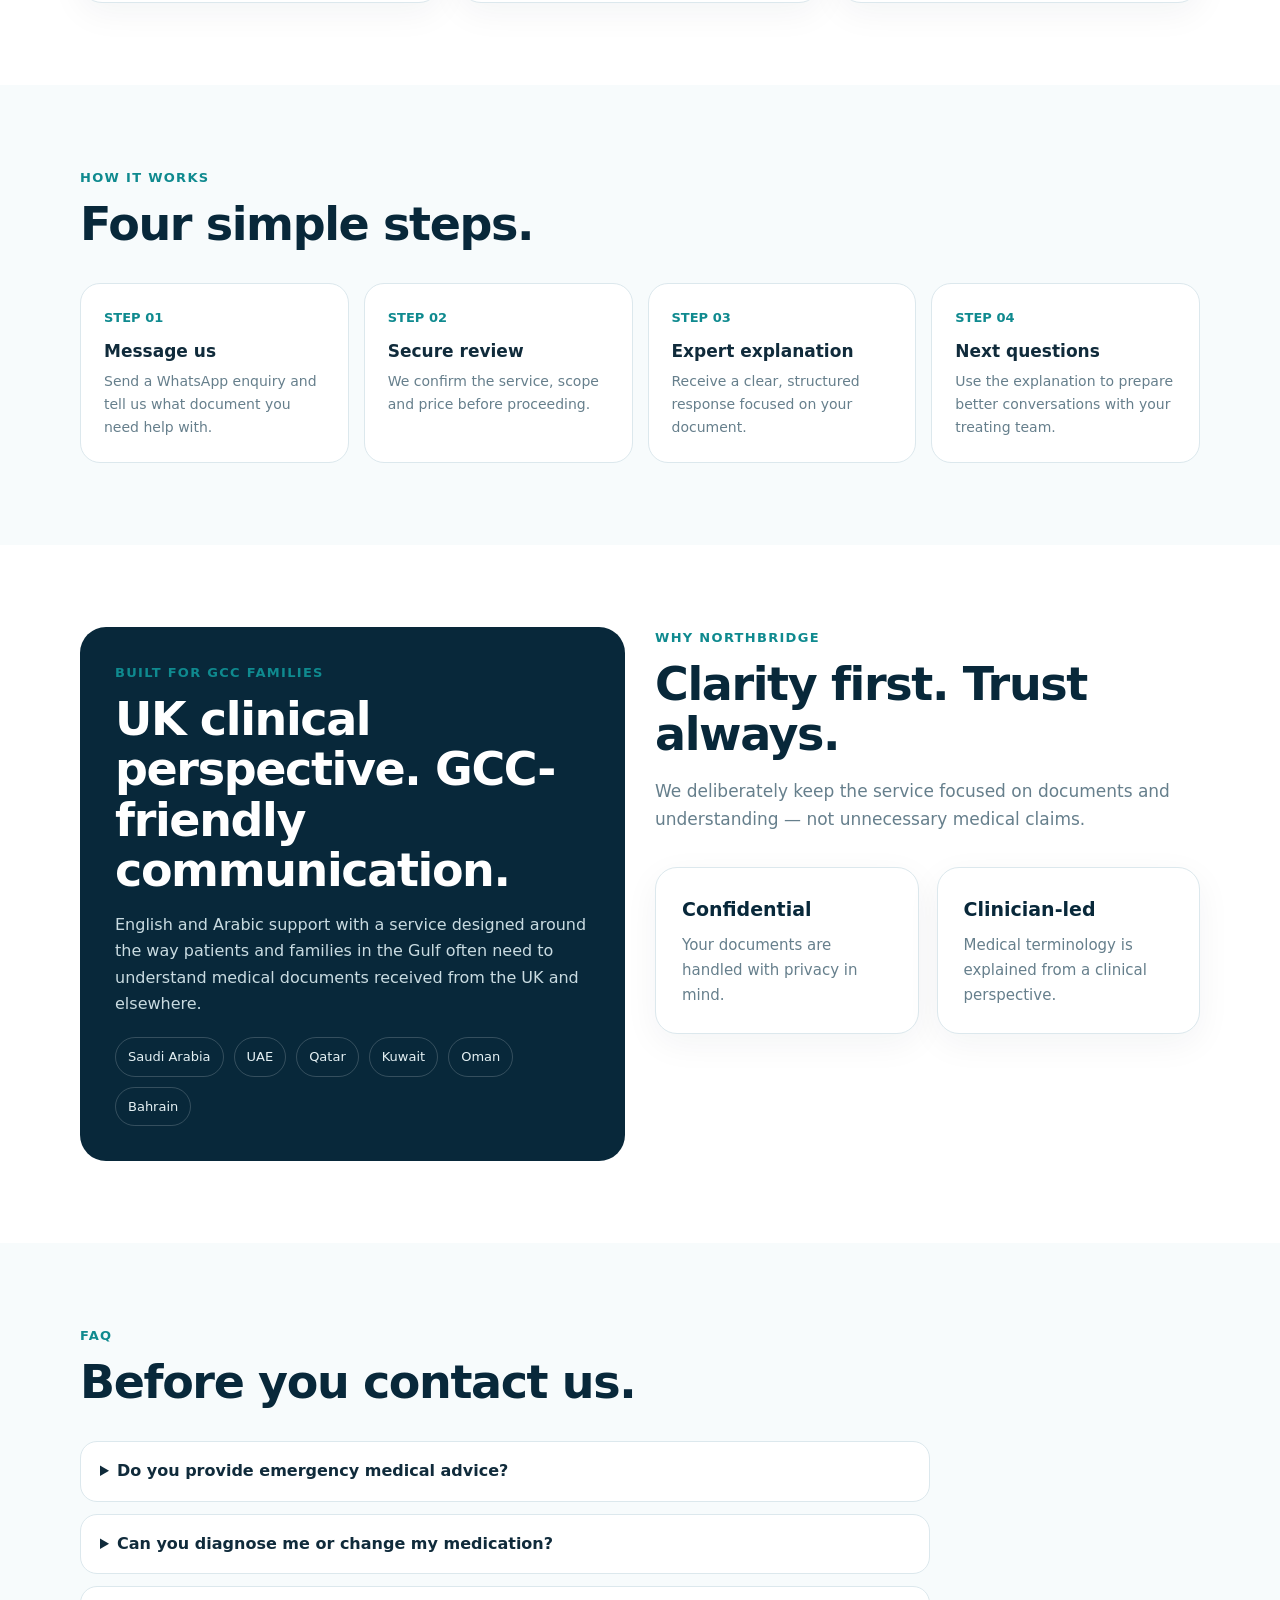
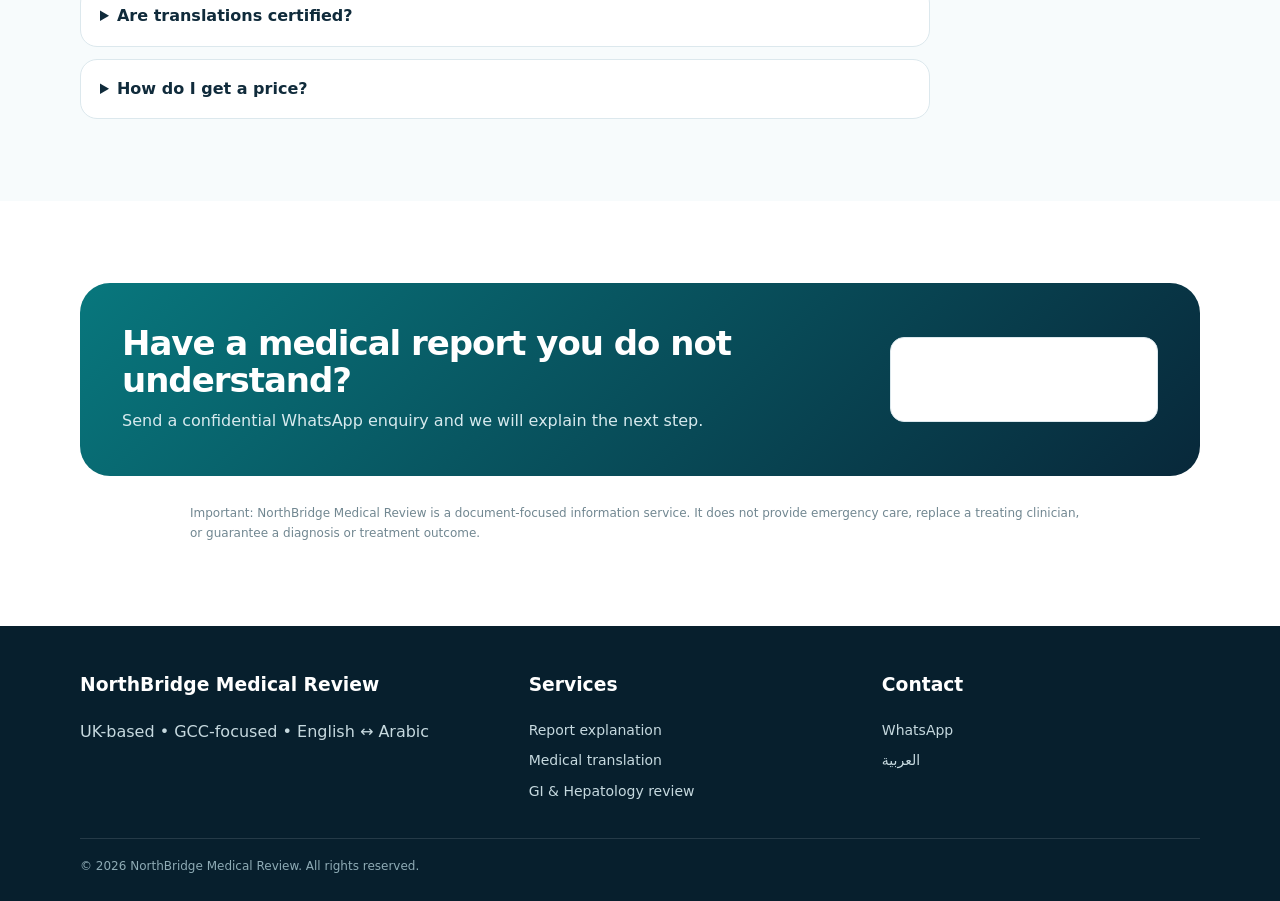
==== commit 5b1ec5a7: "Add files via upload" ====
--- a/index.html
+++ b/index.html
@@ -2,130 +2,52 @@
 <html lang="en">
 <head>
 <meta charset="utf-8"><meta name="viewport" content="width=device-width,initial-scale=1">
-<title>NorthBridge Medical Review | UK-Based Medical Report Review</title>
-<meta name="description" content="UK-based clinician-led medical report translation, explanation and selected Gastroenterology & Hepatology document review for GCC patients. English ↔ Arabic.">
-<style>
-:root{--navy:#09263d;--blue:#0d7182;--mint:#eaf7f7;--gold:#c7a24a;--ink:#29465d;--muted:#71879a;--bg:#f6fafb;--line:#dce7ed;--white:#fff}
-*{box-sizing:border-box}html{scroll-behavior:smooth}body{margin:0;font-family:Inter,system-ui,-apple-system,"Segoe UI",Arial,sans-serif;color:var(--ink);line-height:1.65}a{text-decoration:none;color:inherit}.wrap{max-width:1160px;margin:auto;padding:0 24px}
-.top{background:var(--navy);color:#dbe7ee;font-size:12px}.top .wrap{height:34px;display:flex;align-items:center;justify-content:space-between}
-header{position:sticky;top:0;z-index:50;background:rgba(255,255,255,.97);border-bottom:1px solid var(--line);backdrop-filter:blur(12px)}nav{height:74px;display:flex;align-items:center;justify-content:space-between}.brand{display:flex;align-items:center;gap:10px;font-weight:900;color:var(--navy)}.logo{width:39px;height:39px;border-radius:11px;background:var(--navy);color:#fff;display:grid;place-items:center}.links{display:flex;align-items:center;gap:22px;font-size:13px;font-weight:750}.links a:hover{color:var(--blue)}.btn{display:inline-flex;align-items:center;justify-content:center;padding:13px 20px;border-radius:9px;font-weight:850;border:1px solid transparent}.primary{background:var(--blue);color:#fff}.outline{background:#fff;border-color:var(--line);color:var(--navy)}
-.hero{background:linear-gradient(135deg,#eaf7f8,#fff 62%);padding:86px 0 72px}.heroGrid{display:grid;grid-template-columns:1.12fr .88fr;gap:62px;align-items:center}.eyebrow{color:var(--blue);font-size:12px;font-weight:900;letter-spacing:.13em;text-transform:uppercase}h1{font-size:58px;line-height:1.05;letter-spacing:-.045em;color:var(--navy);margin:13px 0 20px}h2{font-size:35px;line-height:1.18;color:var(--navy);margin:0 0 13px}h3{color:var(--navy);margin:0 0 8px}.lead{font-size:19px;color:var(--muted);max-width:680px}.actions{display:flex;gap:11px;flex-wrap:wrap;margin:27px 0 14px}
-.heroBox{background:#fff;border:1px solid var(--line);border-radius:22px;padding:29px;box-shadow:0 20px 55px rgba(9,38,61,.11)}.seal{display:flex;gap:12px;align-items:center;border-bottom:1px solid var(--line);padding-bottom:18px;margin-bottom:15px}.sealIcon{width:45px;height:45px;border-radius:13px;background:var(--mint);color:var(--blue);display:grid;place-items:center;font-weight:900}.heroBox ul{list-style:none;padding:0;margin:0}.heroBox li{padding:9px 0;border-bottom:1px solid #edf2f5}.heroBox li:last-child{border:0}.mini{font-size:12px;color:var(--muted)}
-.trust{border-bottom:1px solid var(--line);padding:16px 0;color:#7b90a1;font-size:11px;font-weight:900;letter-spacing:.08em}.trust .wrap{display:flex;justify-content:center;gap:36px;flex-wrap:wrap}
-section{padding:78px 0}.center{text-align:center}.sub{max-width:720px;margin:0 auto 38px;color:var(--muted)}.cards{display:grid;grid-template-columns:repeat(3,1fr);gap:20px}.card{background:#fff;border:1px solid var(--line);border-radius:16px;padding:27px}.featured{border-color:#a8d9de;box-shadow:0 17px 45px rgba(9,38,61,.09)}.icon{width:44px;height:44px;border-radius:12px;background:var(--mint);color:var(--blue);display:grid;place-items:center;font-weight:900;margin-bottom:17px}.price{font-size:22px;color:var(--blue);font-weight:900;margin-top:15px}
-.process{background:var(--bg)}.steps{display:grid;grid-template-columns:repeat(4,1fr);gap:16px}.step{background:#fff;border:1px solid var(--line);border-radius:15px;padding:24px}.num{color:var(--blue);font-weight:900;font-size:12px;margin-bottom:16px}
-.dark{background:var(--navy);color:#dbe7ee;border-radius:23px;padding:38px}.dark h2{color:#fff}.dark p{color:#c6d5df}.split{display:grid;grid-template-columns:1fr 1fr;gap:58px;align-items:center}.checks{list-style:none;padding:0}.checks li{margin:10px 0}.checks li:before{content:"✓";color:#83d2d8;font-weight:900;margin-right:10px}
-.region{background:linear-gradient(120deg,#09263d,#174b65);color:#dce8ee}.region h2{color:#fff}.region .sub{color:#c9d8e0}.regionGrid{display:grid;grid-template-columns:1fr 1fr;gap:20px}.regionCard{border:1px solid #45667b;background:#103650;border-radius:16px;padding:26px}.regionCard strong{color:#fff;font-size:18px}.notice{margin-top:25px;padding:17px 19px;border-left:4px solid var(--gold);background:#fff9eb;color:#536b7d;border-radius:7px;font-size:13px}
-.faq{max-width:850px;margin:auto}.faq details{border-bottom:1px solid var(--line);padding:17px 0}.faq summary{font-weight:850;color:var(--navy);cursor:pointer}
-.form{max-width:760px;margin:25px auto 0}.grid2{display:grid;grid-template-columns:1fr 1fr;gap:14px}.full{grid-column:1/-1}label{display:block;font-size:12px;font-weight:850;color:var(--navy);margin-bottom:6px}input,select,textarea{width:100%;padding:13px;border:1px solid #bfd0db;border-radius:8px;font:inherit}textarea{min-height:115px}.consent{font-size:12px;color:var(--muted)}
-footer{background:#061d2f;color:#c7d5df;padding:48px 0 22px}.foot{display:grid;grid-template-columns:1.4fr 1fr 1fr;gap:35px}.foot strong{color:#fff}.foot a{display:block;margin:7px 0;font-size:13px}.copy{border-top:1px solid #2a465b;margin-top:35px;padding-top:17px;font-size:11px;color:#91a7b8}
-.wa{position:fixed;right:18px;bottom:18px;z-index:80;background:#1f9d55;color:#fff;padding:12px 17px;border-radius:999px;font-weight:900;box-shadow:0 10px 28px rgba(0,0,0,.2)}
-@media(max-width:900px){h1{font-size:44px}.heroGrid,.split,.regionGrid{grid-template-columns:1fr}.cards{grid-template-columns:1fr}.steps{grid-template-columns:1fr 1fr}.links{display:none}.foot{grid-template-columns:1fr 1fr}}
-@media(max-width:600px){h1{font-size:38px}.steps,.grid2{grid-template-columns:1fr}.hero{padding:60px 0}.trust .wrap{gap:14px}section{padding:58px 0}}
-
-.visualFrame{border-radius:28px;overflow:hidden;border:1px solid #d8e8ec;box-shadow:0 22px 60px rgba(9,38,61,.14);background:#eef8fa;position:relative}.visualFrame img{display:block;width:100%;height:420px;object-fit:cover}.visualCaption{position:absolute;left:18px;bottom:18px;background:rgba(9,38,61,.92);color:#fff;padding:12px 15px;border-radius:14px;font-size:12px;font-weight:800;backdrop-filter:blur(8px)}.gulfVisual{margin:0 0 18px;border-radius:24px;overflow:hidden;border:1px solid var(--line);box-shadow:0 16px 45px rgba(9,38,61,.10)}.gulfVisual img{display:block;width:100%;height:250px;object-fit:cover}.gulfVisual figcaption{padding:13px 17px;background:#fff;font-size:12px;color:var(--muted);font-weight:700}.visualGrid{display:grid;grid-template-columns:1.05fr .95fr;gap:24px;align-items:stretch}.visualCard{background:#fff;border:1px solid var(--line);border-radius:22px;overflow:hidden;box-shadow:0 16px 40px rgba(9,38,61,.08)}.visualCard img{width:100%;height:100%;min-height:270px;object-fit:cover}.visualCardText{padding:22px}.visualCardText h3{margin-bottom:6px}.visualCardText p{margin:0;color:var(--muted);font-size:14px}@media(max-width:900px){.visualGrid{grid-template-columns:1fr}.visualFrame img{height:330px}}
-</style>
+<title>NorthBridge Medical Review | Medical Report Translation & Explanation</title>
+<meta name="description" content="UK-based, clinician-led medical document translation, explanation and selected Gastroenterology & Hepatology review for patients and families across the GCC.">
+<link rel="canonical" href="https://northbridgemedicalreview.com/">
+<link rel="stylesheet" href="styles.css"><link rel="icon" href="favicon.svg">
+<meta property="og:title" content="NorthBridge Medical Review"><meta property="og:description" content="Clear, confidential medical report explanation and selected Gastroenterology & Hepatology document review for GCC families."><meta property="og:type" content="website"><meta property="og:url" content="https://northbridgemedicalreview.com/">
 </head>
 <body>
-<div class="top"><div class="wrap"><span>UK-based • GCC-focused</span><span>Confidential medical document service</span></div></div>
-<header><div class="wrap"><nav>
-<a class="brand" href="#"><span class="logo">N</span>NorthBridge Medical Review</a>
-<div class="links"><a href="#services">Services</a><a href="#process">How it works</a><a href="#gcc">GCC</a><a href="#about">About</a><a href="#faq">FAQ</a><a href="#contact">Contact</a><a href="ar.html" style="font-weight:900;color:#0d7182">العربية</a></div>
-</nav></div></header>
+<div class="topbar"><div class="container"><span>UK-based • GCC-focused • Confidential medical document service</span><span>English ↔ Arabic</span></div></div>
+<header class="nav"><div class="container nav-inner">
+<a class="brand" href="index.html"><span class="logo">N</span><span>NorthBridge Medical Review</span></a>
+<nav class="navlinks"><a href="#services">Services</a><a href="#how">How it works</a><a href="#pricing">Pricing</a><a href="#faq">FAQ</a><a class="lang" href="ar.html">العربية</a><a class="nav-cta" href="https://wa.me/447375021194?text=Hello%20NorthBridge%20Medical%20Review%2C%20I%20would%20like%20to%20ask%20about%20a%20medical%20document.">WhatsApp</a></nav>
+</div></header>
 
 <main>
-<section class="hero"><div class="wrap heroGrid">
-<div><div class="eyebrow">Confidential • Clinician-led • UK-based</div>
-<div style="display:inline-flex;align-items:center;gap:8px;background:#fff;border:1px solid #cfe3e7;border-radius:999px;padding:7px 12px;font-size:12px;font-weight:850;color:#0d7182;margin-top:8px">🇬🇧 UK-based · 🇸🇦 🇦🇪 GCC-focused</div>
+<section class="hero"><div class="container hero-grid">
+<div><div class="eyebrow">Clinician-led • UK-based • GCC focused</div>
 <h1>Understand your medical report with confidence.</h1>
-<p class="lead">Clear, professional explanation and translation of medical documents — with a specialist focus on Gastroenterology & Hepatology.</p>
-<div style="display:flex;gap:12px;flex-wrap:wrap;margin-top:18px">
-<span style="font-size:13px;font-weight:800;color:#29465d">English ↔ Arabic</span>
-<span style="font-size:13px;color:#9aaab5">•</span>
-<span style="font-size:13px;font-weight:800;color:#29465d">Confidential enquiry</span>
-<span style="font-size:13px;color:#9aaab5">•</span>
-<span style="font-size:13px;font-weight:800;color:#29465d">GCC focused</span>
+<p>Professional medical document translation, clear explanation and selected Gastroenterology & Hepatology document review — designed for patients and families across the GCC.</p>
+<div class="actions"><a class="btn btn-primary" href="https://wa.me/447375021194?text=Hello%20NorthBridge%20Medical%20Review%2C%20I%20would%20like%20to%20request%20a%20confidential%20review.">Request a confidential review</a><a class="btn btn-light" href="#services">View services</a></div>
+<div class="trustline"><span>✓ English ↔ Arabic</span><span>✓ Saudi Arabia</span><span>✓ UAE</span><span>✓ Qatar</span><span>✓ Kuwait</span><span>✓ Oman</span><span>✓ Bahrain</span></div>
 </div>
-<div class="actions">
-<a class="btn primary" href="https://wa.me/447375021194?text=Hello%2C%20I%20would%20like%20to%20request%20a%20confidential%20medical%20document%20review." target="_blank" rel="noopener">💬 WhatsApp us</a>
-<a class="btn outline" href="#contact">See how it works</a>
-</div>
-<div class="mini">English ↔ Arabic • Saudi Arabia • UAE • Qatar • Kuwait • Oman • Bahrain</div></div>
-<div>
-<div class="visualFrame"><img src="assets/gulf-digestive-anatomy.jpg" alt="Digestive system medical illustration"><div class="visualCaption">Gastroenterology & Hepatology • GCC-focused</div></div>
-<div class="heroBox" style="margin-top:18px">
-<div class="seal"><div class="sealIcon">✓</div><div><strong>Privacy-first approach</strong><br><span class="mini">Secure submission is provided after your initial request.</span></div></div>
-<h3>Documents we can help with</h3><ul><li>Endoscopy & colonoscopy reports</li><li>Histopathology / biopsy reports</li><li>CT & MRI reports</li><li>Blood test results</li></ul>
-</div></div></div></section>
+<div class="hero-card"><img src="gulf-digestive-anatomy.jpg" alt="Medical illustration of the digestive system"><div class="hero-overlay"><strong>Clear medical language. Practical understanding.</strong><span>Confidential document-focused support — not a replacement for your treating clinician.</span></div></div>
+</div></section>
 
-<div class="trust"><div class="wrap"><span>GASTROENTEROLOGY</span><span>HEPATOLOGY</span><span>MEDICAL REPORTS</span><span>ENGLISH ↔ ARABIC</span><span>GCC PATIENTS</span></div></div>
-
-<section aria-label="GCC medical visual"><div class="wrap">
-<figure class="gulfVisual"><img src="assets/gulf-city.jpg" alt="Gulf waterfront skyline with palm trees"><figcaption>UK-based medical document support designed for patients and families across the Gulf region.</figcaption></figure>
-<div class="visualGrid">
-<div class="visualCard"><img src="assets/gulf-digestive-anatomy.jpg" alt="Detailed digestive system illustration"></div>
-<div class="visualCardText"><div class="eyebrow">Specialist focus</div><h3>Gastroenterology & Hepatology</h3><p>Clear explanations of endoscopy, imaging, pathology and specialist medical documents, with a polished GCC-focused patient experience.</p></div>
+<section class="section" id="services"><div class="container"><div class="section-head"><div class="kicker">Services</div><h2>Focused help, without medical jargon.</h2><p>Choose the service that matches what you need. We keep the process simple, private and transparent.</p></div>
+<div class="cards">
+<article class="card"><div class="icon">01</div><h3>Medical report explanation</h3><p>Plain-English explanation of medical reports, findings, terminology and the questions you may want to discuss with your doctor.</p><div class="price">From £15</div><div class="price-note">Single document • straightforward cases</div></article>
+<article class="card"><div class="icon">02</div><h3>English ↔ Arabic translation</h3><p>Clear patient-friendly translation of selected medical documents between English and Arabic. Non-certified service.</p><div class="price">From £20</div><div class="price-note">Final price depends on document length</div></article>
+<article class="card"><div class="icon">03</div><h3>GI & Hepatology document review</h3><p>Selected Gastroenterology & Hepatology reports reviewed with a specialist clinical perspective to help you prepare informed questions.</p><div class="price">From £35</div><div class="price-note">Document-based review • no emergency care</div></article>
 </div></div></section>
 
-<section id="services"><div class="wrap"><div class="center"><h2>Professional help with complex medical documents</h2><p class="sub">Start with an enquiry. We clarify what you need, confirm whether the request is suitable, and agree the scope before any paid work.</p></div>
-<div class="cards">
-<div class="card"><div class="icon">A↔ع</div><h3>Medical Report Translation</h3><p>Arabic ↔ English translation of medical terminology and clinical documents.</p><div class="price">From £19</div><span class="mini">Final price depends on document length</span></div>
-<div class="card featured"><div class="icon">?</div><h3>Report Explanation</h3><p>A clear, structured explanation of the information contained in your medical documents.</p><div class="price">From £29</div><span class="mini">Final price depends on document length and scope</span></div>
-<div class="card"><div class="icon">✚</div><h3>Specialist Document Review</h3><p>Selected Gastroenterology & Hepatology document reviews based on the information supplied.</p><div class="price">From £49</div><span class="mini">Suitability and scope confirmed first</span></div>
-</div><div class="notice"><strong>Important:</strong> This is not an emergency service. Any clinical opinion is offered only where the patient's location, professional requirements, applicable regulation and indemnity arrangements allow it.</div>
-</div></section>
+<section class="section section-soft" id="how"><div class="container"><div class="section-head"><div class="kicker">How it works</div><h2>Four simple steps.</h2></div>
+<div class="process"><div class="step"><div class="num">STEP 01</div><h3>Message us</h3><p>Send a WhatsApp enquiry and tell us what document you need help with.</p></div><div class="step"><div class="num">STEP 02</div><h3>Secure review</h3><p>We confirm the service, scope and price before proceeding.</p></div><div class="step"><div class="num">STEP 03</div><h3>Expert explanation</h3><p>Receive a clear, structured response focused on your document.</p></div><div class="step"><div class="num">STEP 04</div><h3>Next questions</h3><p>Use the explanation to prepare better conversations with your treating team.</p></div></div></div></section>
 
-<section id="process" class="process"><div class="wrap"><div class="center"><h2>From enquiry to clear explanation</h2><p class="sub">We start with a low-information enquiry. Do not send medical records or sensitive health information through the public contact form.</p></div>
-<div class="steps">
-<div class="step"><div class="num">01</div><h3>Request</h3><p>Tell us what document you have and what you need help understanding.</p></div>
-<div class="step"><div class="num">02</div><h3>Assessment</h3><p>We confirm suitability, scope and price before requesting your records.</p></div>
-<div class="step"><div class="num">03</div><h3>Secure upload</h3><p>Accepted requests receive instructions for secure document submission.</p></div>
-<div class="step"><div class="num">04</div><h3>Delivery</h3><p>Your completed service is delivered using the agreed secure method.</p></div>
+<section class="section" id="pricing"><div class="container gcc"><div class="gcc-panel"><div class="kicker">Built for GCC families</div><h2>UK clinical perspective. GCC-friendly communication.</h2><p>English and Arabic support with a service designed around the way patients and families in the Gulf often need to understand medical documents received from the UK and elsewhere.</p><div class="countries"><span class="country">Saudi Arabia</span><span class="country">UAE</span><span class="country">Qatar</span><span class="country">Kuwait</span><span class="country">Oman</span><span class="country">Bahrain</span></div></div>
+<div><div class="section-head"><div class="kicker">Why NorthBridge</div><h2>Clarity first. Trust always.</h2><p>We deliberately keep the service focused on documents and understanding — not unnecessary medical claims.</p></div><div class="cards" style="grid-template-columns:1fr 1fr"><article class="card"><h3>Confidential</h3><p>Your documents are handled with privacy in mind.</p></article><article class="card"><h3>Clinician-led</h3><p>Medical terminology is explained from a clinical perspective.</p></article></div></div></div></section>
+
+<section class="section section-soft" id="faq"><div class="container"><div class="section-head"><div class="kicker">FAQ</div><h2>Before you contact us.</h2></div><div class="faq">
+<details><summary>Do you provide emergency medical advice?</summary><p>No. This is a document explanation and review service. For urgent symptoms or emergencies, contact your local emergency service or treating clinician.</p></details>
+<details><summary>Can you diagnose me or change my medication?</summary><p>No. We do not replace your treating doctor, provide emergency care or independently prescribe/change treatment through this service.</p></details>
+<details><summary>Are translations certified?</summary><p>No. Unless explicitly agreed otherwise, translations are non-certified, patient-friendly medical translations.</p></details>
+<details><summary>How do I get a price?</summary><p>Send the document and your request through WhatsApp. We confirm the scope and price before starting.</p></details>
 </div></div></section>
 
-<section id="gcc" class="region"><div class="wrap"><div class="center"><h2>Built for patients across the GCC</h2><p class="sub">Initial marketing focus: Saudi Arabia and the UAE, followed by Qatar, Kuwait, Oman and Bahrain.</p></div>
-<div class="regionGrid"><div class="regionCard"><strong>🇸🇦 Saudi Arabia</strong><p>English–Arabic medical document support for patients with international medical records.</p><a class="btn outline" href="#contact">Request Saudi service</a></div>
-<div class="regionCard"><strong>🇦🇪 United Arab Emirates</strong><p>Confidential translation and explanation of English medical documentation for patients and families.</p><a class="btn outline" href="#contact">Request UAE service</a></div></div>
-<div class="notice"><strong>Regulatory note:</strong> Availability and scope of clinical review depend on the patient's physical location and applicable requirements. We will not advertise or provide a regulated clinical consultation where the required professional, regulatory or indemnity conditions are not satisfied.</div>
-</div></section>
-
-<section id="about"><div class="wrap split"><div><div class="eyebrow">Why NorthBridge</div><h2 style="margin-top:10px">Medical information, explained with care.</h2><p>NorthBridge Medical Review is a UK-based service with an initial specialist focus on Gastroenterology and Hepatology. We aim to help patients and families understand complex medical documentation and prepare for informed conversations with their healthcare teams.</p><ul class="checks"><li>UK-based clinician-led approach</li><li>GCC-focused patient experience</li><li>English and Arabic support</li><li>Clear scope before paid work</li><li>Privacy-conscious document handling</li></ul></div>
-<div class="dark"><h2>Confidentiality is central to the service.</h2><p>Medical reports contain sensitive health information. The live service will use appropriate privacy, security, retention and consent processes before accepting patient records.</p><a class="btn primary" href="#contact">Start an enquiry</a></div></div></section>
-
-
-<section style="padding:28px 0;background:#eef8f8">
-<div class="wrap">
-<div style="background:#fff;border:1px solid #cfe3e7;border-radius:20px;padding:30px;display:flex;justify-content:space-between;align-items:center;gap:25px;flex-wrap:wrap;box-shadow:0 15px 35px rgba(9,38,61,.07)">
-<div>
-<div class="eyebrow">Need help understanding a report?</div>
-<h2 style="margin:8px 0 5px;font-size:30px">Start with a confidential enquiry.</h2>
-<p style="margin:0;color:#71879a">No medical records are needed at this first step.</p>
-</div>
-<a class="btn primary" href="https://wa.me/447375021194?text=Hello%2C%20I%20would%20like%20to%20make%20a%20confidential%20enquiry." target="_blank" rel="noopener">WhatsApp NorthBridge</a>
-</div>
-</div>
-</section>
-
-<section id="faq" style="background:var(--bg)"><div class="wrap"><div class="center"><h2>Frequently asked questions</h2></div><div class="faq">
-<details><summary>Can I send my report by WhatsApp?</summary><p>Not through a personal WhatsApp account. We will provide an appropriate secure submission method after your request is assessed.</p></details>
-<details><summary>Do you provide emergency medical advice?</summary><p>No. This is not an emergency service. Please contact your local emergency or healthcare service for urgent symptoms.</p></details>
-<details><summary>Can you change my medication?</summary><p>Translation and explanation services do not replace your treating clinician. Any clinical service will have a separately defined scope.</p></details>
-<details><summary>Which specialties do you cover?</summary><p>Our initial specialist focus is Gastroenterology and Hepatology.</p></details>
-</div></div></section>
-
-<section id="contact"><div class="wrap"><div class="center"><h2>Request a confidential review</h2><p class="sub">Start with a short enquiry. Please do not upload medical records or sensitive medical details here. We will provide next-step instructions after suitability is confirmed.</p></div>
-<form class="form" onsubmit="event.preventDefault();const msg='Hello, I would like to make a confidential enquiry.%0A%0ACountry: '+encodeURIComponent(document.getElementById('country').value)+'%0AService: '+encodeURIComponent(document.getElementById('service').value)+'%0AName: '+encodeURIComponent(document.getElementById('name').value);window.open('https://wa.me/447375021194?text='+msg,'_blank');">
-<div class="grid2"><div><label>Full name</label><input id="name" required></div><div><label>Email</label><input id="email" type="email" required></div>
-<div><label>Country</label><select id="country"><option>Saudi Arabia</option><option>United Arab Emirates</option><option>Qatar</option><option>Kuwait</option><option>Oman</option><option>Bahrain</option></select></div>
-<div><label>Service</label><select id="service"><option>Medical Report Translation</option><option>Report Explanation</option><option>Specialist Document Review</option></select></div>
-<div class="full"><label>How can we help?</label><textarea id="message" placeholder="Please avoid sensitive medical details at this stage."></textarea></div>
-<div class="full consent"><label><input type="checkbox" required style="width:auto;margin-right:7px"> I understand this is an initial enquiry and not emergency medical care.</label></div></div>
-<button class="btn primary" type="submit">Send enquiry</button></form>
-<div class="center" style="margin-top:22px"><span class="mini">Email: info@northbridgemedicalreview.com</span></div>
-</div></section>
+<section class="section"><div class="container"><div class="cta"><div><h2>Have a medical report you do not understand?</h2><p>Send a confidential WhatsApp enquiry and we will explain the next step.</p></div><a class="btn btn-light" href="https://wa.me/447375021194?text=Hello%20NorthBridge%20Medical%20Review%2C%20I%20would%20like%20a%20confidential%20document%20review.">WhatsApp +44 7375 021194</a></div><p class="disclaimer">Important: NorthBridge Medical Review is a document-focused information service. It does not provide emergency care, replace a treating clinician, or guarantee a diagnosis or treatment outcome.</p></div></section>
 </main>
-
-<footer><div class="wrap"><div class="foot"><div><strong>NorthBridge Medical Review</strong><p>Confidential medical report translation, explanation and selected specialist document review for GCC patients.</p></div><div><strong>Services</strong><a href="#services">Translation</a><a href="#services">Report explanation</a><a href="#services">Specialist review</a></div><div><strong>Contact</strong><a href="mailto:info@northbridgemedicalreview.com">info@northbridgemedicalreview.com</a><a href="tel:+447375021194">+44 7375 021194</a><a href="https://wa.me/447375021194" target="_blank">WhatsApp Business</a></div></div>
-<div class="copy">© 2026 NorthBridge Medical Review. Medical document services are subject to scope, location, regulatory and professional requirements.</div></div></footer>
-<a class="wa" href="https://wa.me/447375021194" target="_blank" rel="noopener">WhatsApp +44 7375 021194</a>
+<footer class="footer"><div class="container footer-grid"><div><h3>NorthBridge Medical Review</h3><p>UK-based • GCC-focused • English ↔ Arabic</p></div><div><h3>Services</h3><a href="#services">Report explanation</a><a href="#services">Medical translation</a><a href="#services">GI & Hepatology review</a></div><div><h3>Contact</h3><a href="https://wa.me/447375021194">WhatsApp</a><a href="ar.html">العربية</a></div></div><div class="container copyright">© 2026 NorthBridge Medical Review. All rights reserved.</div></footer>
+<a class="wa" href="https://wa.me/447375021194?text=Hello%20NorthBridge%20Medical%20Review%2C%20I%20would%20like%20to%20make%20an%20enquiry.">WhatsApp +44 7375 021194</a>
 </body></html>
--- a/styles.css
+++ b/styles.css
@@ -0,0 +1,58 @@
+
+:root{
+  --navy:#08283a;--navy2:#0d354b;--teal:#0f8a8f;--teal2:#08777d;
+  --green:#20a765;--cream:#f7fbfc;--ink:#102b3b;--muted:#667f8c;
+  --line:#dce8ed;--white:#fff;--gold:#c99a4a;
+  --shadow:0 18px 50px rgba(8,40,58,.10);--radius:24px;
+}
+*{box-sizing:border-box}html{scroll-behavior:smooth}
+body{margin:0;font-family:Inter,ui-sans-serif,system-ui,-apple-system,BlinkMacSystemFont,"Segoe UI",Arial,sans-serif;color:var(--ink);background:#fff;line-height:1.65}
+a{color:inherit;text-decoration:none}.container{width:min(1120px,92%);margin:auto}
+.topbar{background:var(--navy);color:#dcecf1;font-size:13px;padding:9px 0}
+.topbar .container{display:flex;justify-content:space-between;gap:18px;align-items:center}
+.nav{position:sticky;top:0;z-index:50;background:rgba(255,255,255,.94);backdrop-filter:blur(12px);border-bottom:1px solid var(--line)}
+.nav-inner{min-height:78px;display:flex;align-items:center;justify-content:space-between;gap:24px}
+.brand{display:flex;align-items:center;gap:13px;font-weight:800;font-size:20px}
+.logo{width:48px;height:48px;border-radius:15px;background:var(--navy);color:#fff;display:grid;place-items:center;font-size:24px;font-weight:900}
+.navlinks{display:flex;gap:25px;align-items:center;font-size:14px;font-weight:700;color:#36515e}
+.navlinks a:hover{color:var(--teal)}
+.lang{color:var(--teal)!important}.nav-cta{padding:11px 16px;border-radius:12px;background:var(--teal);color:#fff!important}
+.hero{background:linear-gradient(135deg,#eff9fb 0%,#f8fbfc 55%,#eef7f5 100%);padding:74px 0 70px;overflow:hidden}
+.hero-grid{display:grid;grid-template-columns:1.05fr .95fr;gap:54px;align-items:center}
+.eyebrow{display:inline-flex;gap:8px;align-items:center;color:var(--teal2);font-size:13px;font-weight:900;letter-spacing:.12em;text-transform:uppercase}
+h1{font-size:clamp(40px,6vw,68px);line-height:1.04;letter-spacing:-.045em;margin:17px 0 22px;color:var(--navy)}
+.hero p{font-size:20px;color:var(--muted);max-width:650px;margin:0 0 28px}
+.actions{display:flex;gap:12px;flex-wrap:wrap}
+.btn{display:inline-flex;align-items:center;justify-content:center;gap:9px;padding:15px 22px;border-radius:14px;font-weight:800;border:1px solid var(--line);transition:.2s}
+.btn:hover{transform:translateY(-2px)}.btn-primary{background:var(--teal);color:#fff;border-color:var(--teal)}.btn-dark{background:var(--navy);color:#fff;border-color:var(--navy)}.btn-light{background:#fff}
+.trustline{display:flex;flex-wrap:wrap;gap:10px 18px;color:#496673;font-size:14px;font-weight:700;margin-top:22px}
+.hero-card{position:relative;border-radius:30px;overflow:hidden;box-shadow:var(--shadow);background:var(--navy);min-height:470px}
+.hero-card img{width:100%;height:100%;min-height:470px;object-fit:cover;display:block}
+.hero-overlay{position:absolute;inset:auto 18px 18px 18px;background:rgba(8,40,58,.9);color:#fff;padding:17px 18px;border-radius:18px}
+.hero-overlay strong{display:block;font-size:17px}.hero-overlay span{font-size:13px;color:#c8dbe1}
+.section{padding:82px 0}.section-soft{background:var(--cream)}
+.section-head{max-width:720px;margin-bottom:34px}.kicker{color:var(--teal);font-weight:900;font-size:13px;letter-spacing:.1em;text-transform:uppercase}.section h2{font-size:clamp(30px,4vw,46px);line-height:1.1;letter-spacing:-.03em;color:var(--navy);margin:10px 0 12px}.section-head p{color:var(--muted);font-size:17px}
+.cards{display:grid;grid-template-columns:repeat(3,1fr);gap:18px}
+.card{background:#fff;border:1px solid var(--line);border-radius:22px;padding:26px;box-shadow:0 10px 35px rgba(8,40,58,.05)}
+.icon{width:44px;height:44px;border-radius:13px;background:#e7f6f6;color:var(--teal2);display:grid;place-items:center;font-weight:900;margin-bottom:18px}
+.card h3{margin:0 0 8px;color:var(--navy);font-size:19px}.card p{margin:0;color:var(--muted);font-size:15px}
+.price{font-size:28px;font-weight:900;color:var(--navy);margin:17px 0 4px}.price small{font-size:13px;color:var(--muted);font-weight:700}
+.price-note{font-size:13px;color:var(--muted)}
+.process{display:grid;grid-template-columns:repeat(4,1fr);gap:15px}.step{padding:23px;border-radius:20px;background:#fff;border:1px solid var(--line)}.num{font-size:13px;font-weight:900;color:var(--teal)}
+.step h3{font-size:17px;margin:8px 0 5px}.step p{font-size:14px;color:var(--muted);margin:0}
+.gcc{display:grid;grid-template-columns:1fr 1fr;gap:30px;align-items:stretch}.gcc-panel{background:var(--navy);color:#fff;border-radius:26px;padding:35px}.gcc-panel h2{color:#fff}.gcc-panel p{color:#c9dbe1}.countries{display:flex;flex-wrap:wrap;gap:10px;margin-top:20px}.country{border:1px solid rgba(255,255,255,.18);padding:8px 12px;border-radius:999px;font-size:13px;color:#e5f1f4}
+.faq{display:grid;gap:12px;max-width:850px}.faq details{border:1px solid var(--line);border-radius:17px;padding:16px 19px;background:#fff}.faq summary{cursor:pointer;font-weight:800}.faq p{color:var(--muted);margin:12px 0 0;font-size:14px}
+.cta{background:linear-gradient(135deg,var(--teal2),var(--navy));color:#fff;border-radius:30px;padding:42px;display:flex;justify-content:space-between;gap:30px;align-items:center}.cta h2{color:#fff;margin:0 0 8px;font-size:34px}.cta p{color:#d7eaee;margin:0}
+.disclaimer{font-size:12px;color:#718791;max-width:900px;margin:28px auto 0}
+.footer{background:#071f2d;color:#c6d9df;padding:44px 0 25px}.footer-grid{display:grid;grid-template-columns:1.3fr 1fr 1fr;gap:35px}.footer h3{color:#fff;margin-top:0}.footer a{display:block;margin:7px 0;color:#c6d9df;font-size:14px}.copyright{border-top:1px solid rgba(255,255,255,.12);margin-top:28px;padding-top:18px;font-size:12px;color:#8eabb5}
+.wa{position:fixed;right:18px;bottom:18px;z-index:60;background:var(--green);color:#fff;padding:14px 20px;border-radius:999px;box-shadow:0 12px 30px rgba(32,167,101,.28);font-weight:900}
+@media(max-width:850px){.hero-grid,.gcc{grid-template-columns:1fr}.hero-card{min-height:350px}.hero-card img{min-height:350px}.cards{grid-template-columns:1fr}.process{grid-template-columns:1fr 1fr}.navlinks a:not(.lang):not(.nav-cta){display:none}.hero{padding-top:50px}.cta{flex-direction:column;align-items:flex-start}.footer-grid{grid-template-columns:1fr 1fr}}
+@media(max-width:520px){.topbar .container{font-size:11px}.nav-inner{min-height:68px}.brand{font-size:16px}.logo{width:42px;height:42px}.hero p{font-size:17px}.process{grid-template-columns:1fr}.section{padding:60px 0}.cta{padding:30px 24px}.cta h2{font-size:28px}}
+[dir=rtl] body{font-family:"Noto Sans Arabic","Segoe UI",Tahoma,Arial,sans-serif}
+[dir=rtl] .topbar .container{flex-direction:row-reverse}
+[dir=rtl] .hero-grid,[dir=rtl] .gcc{direction:rtl}
+[dir=rtl] .brand{flex-direction:row-reverse}
+[dir=rtl] .navlinks{flex-direction:row-reverse}
+[dir=rtl] .actions{flex-direction:row-reverse}
+[dir=rtl] .wa{right:auto;left:18px}
+[dir=rtl] .hero-overlay{text-align:right}
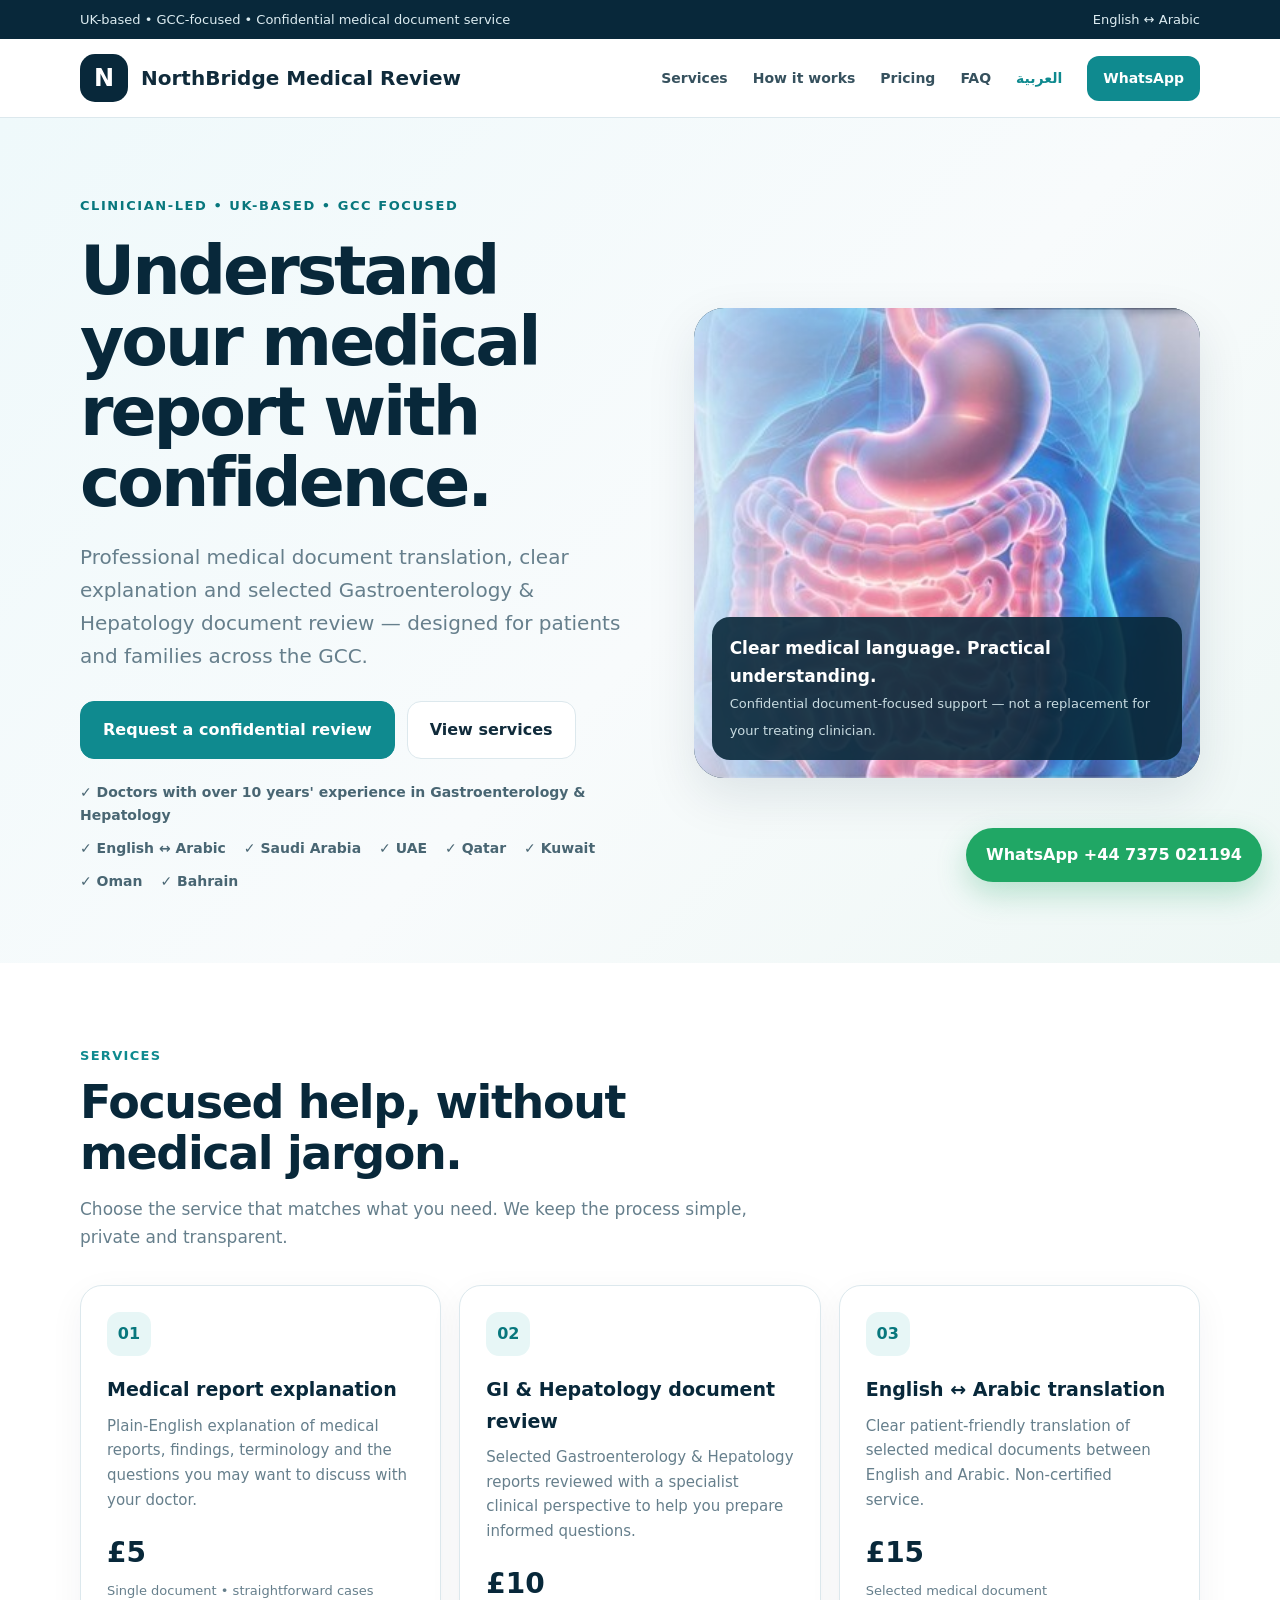
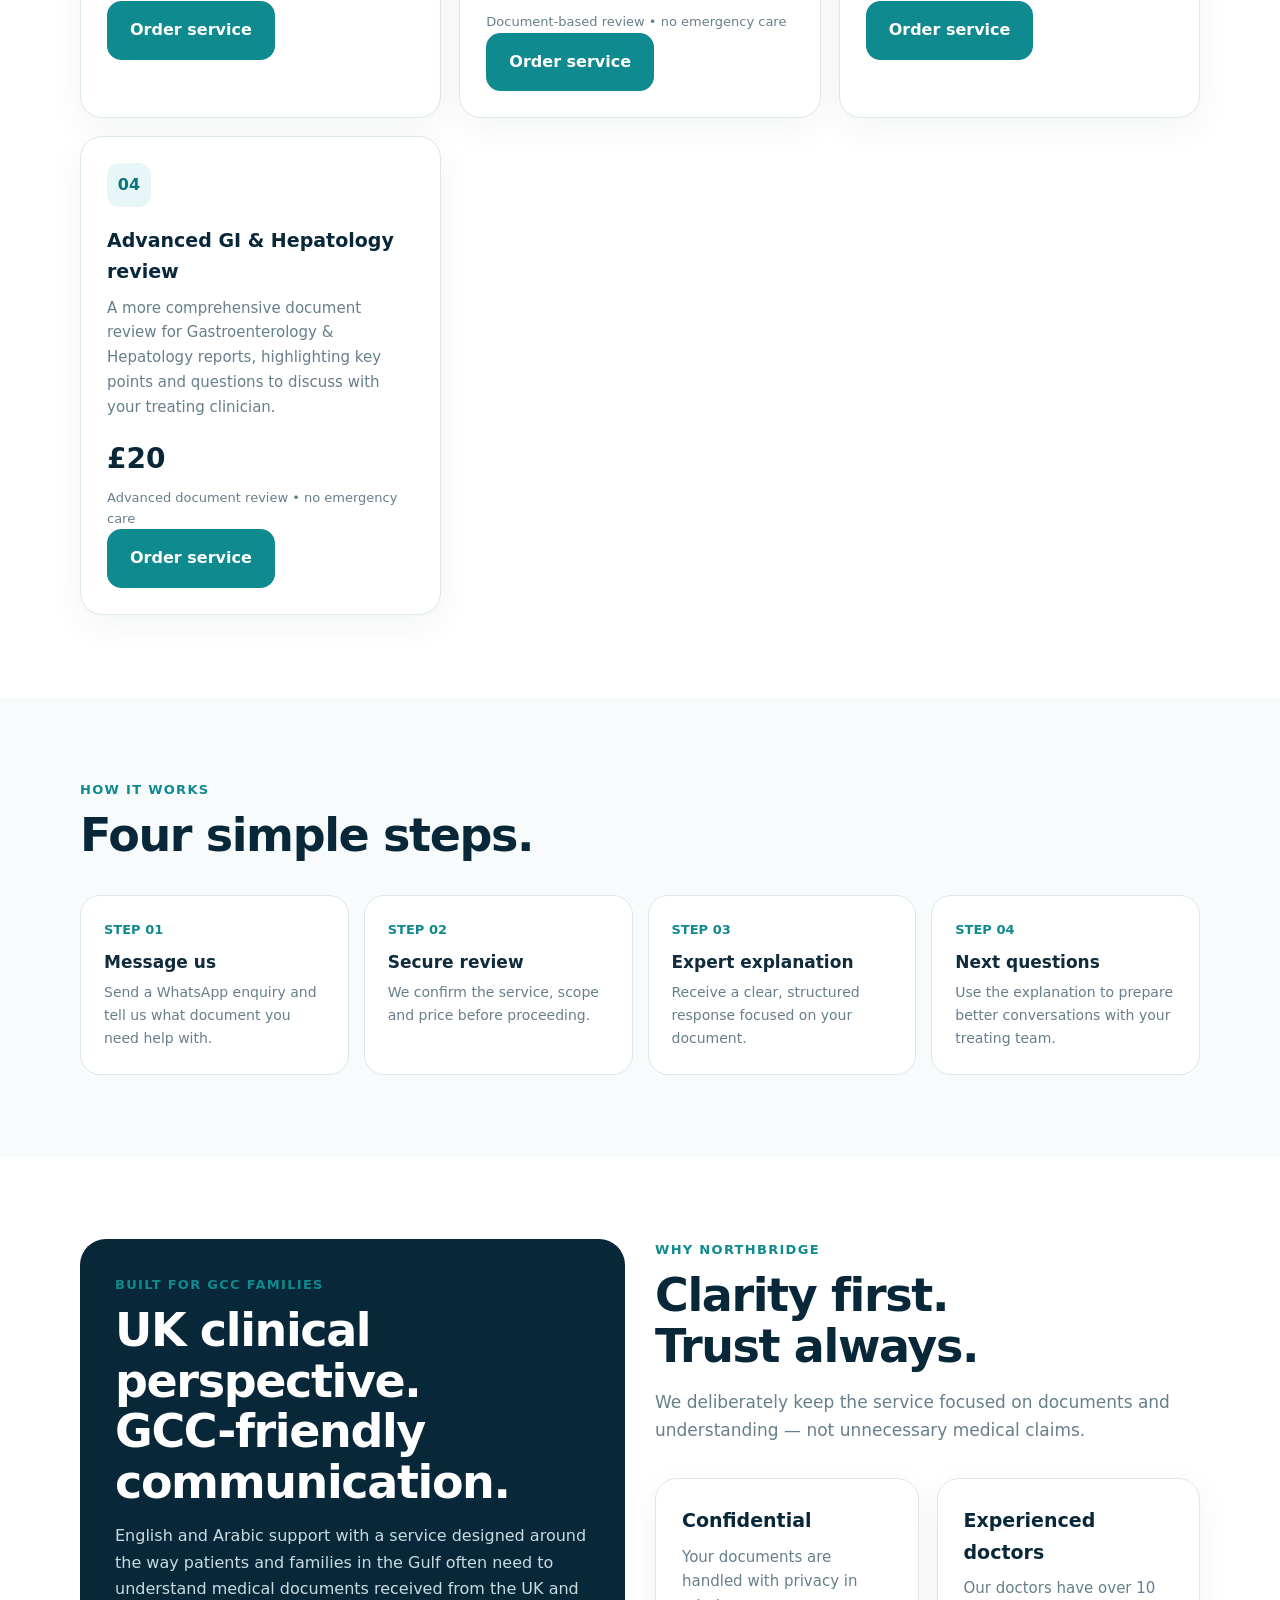
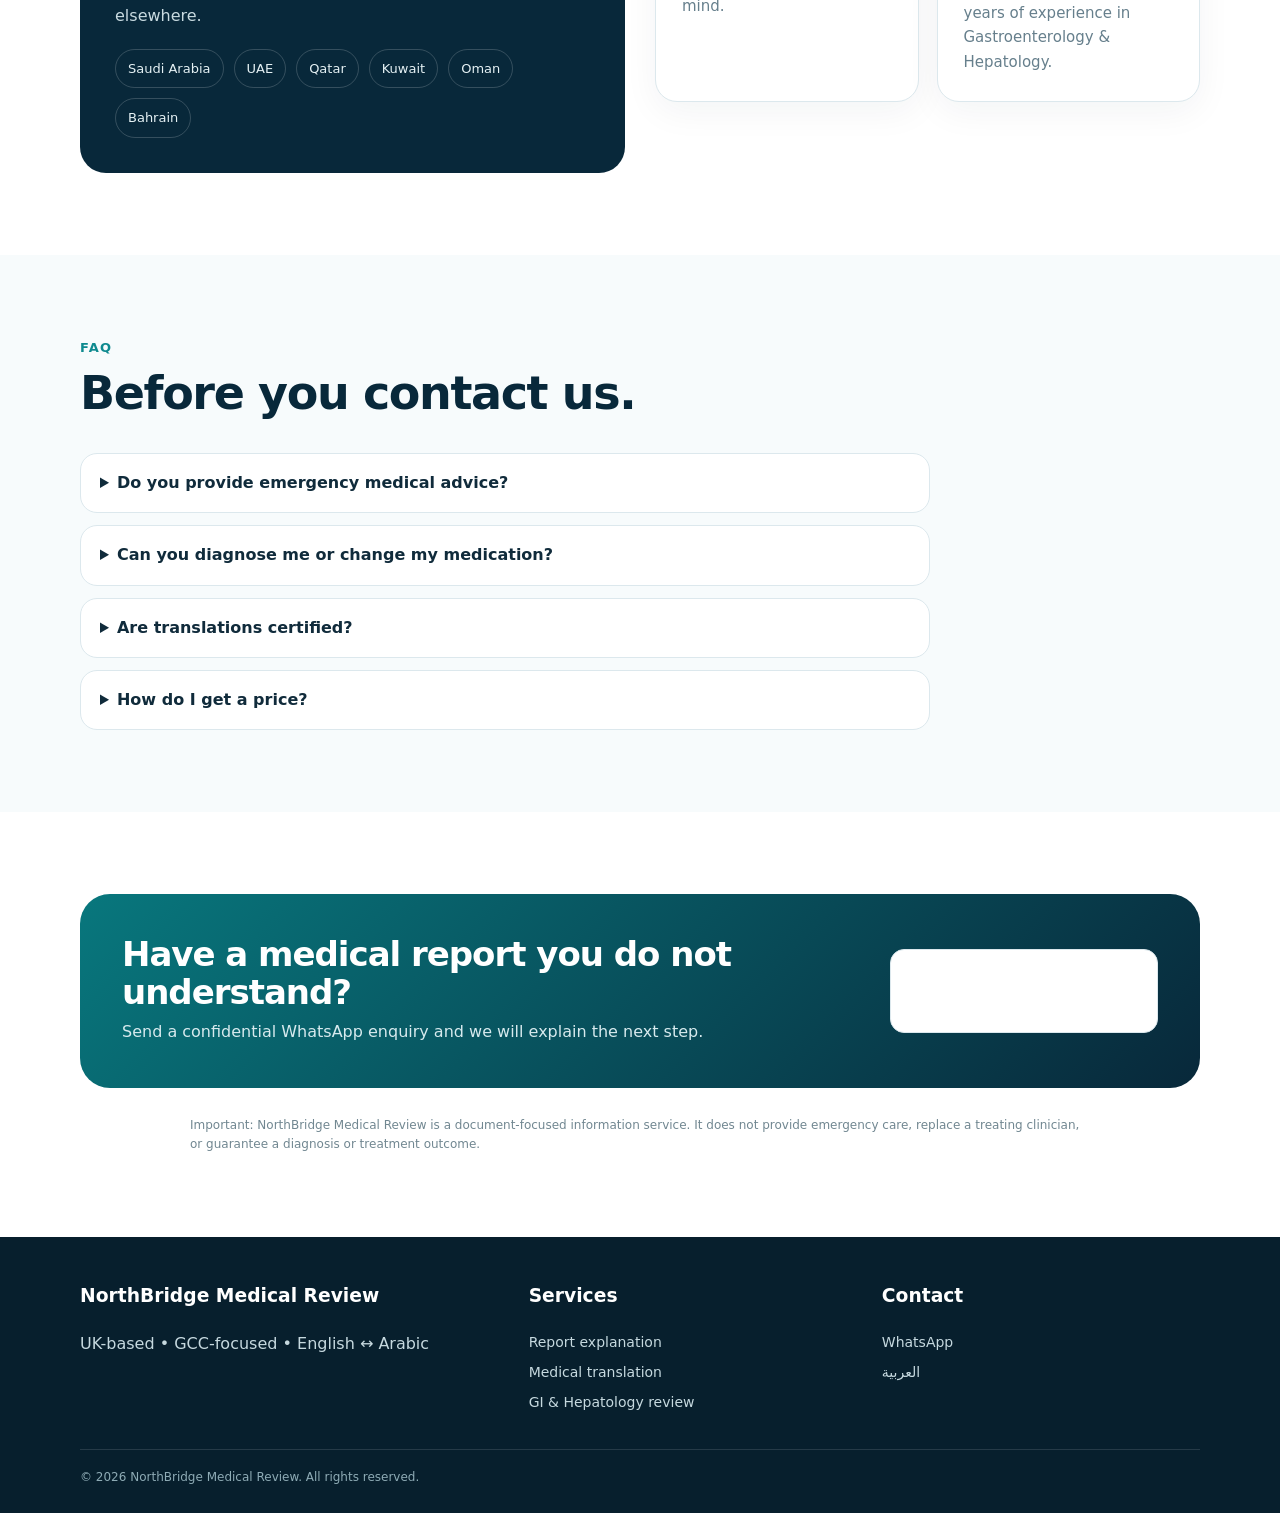
==== commit efa91cf4: "Rename index_final.html to index.html" ====
--- a/index.html
+++ b/index.html
@@ -14,40 +14,40 @@
 <a class="brand" href="index.html"><span class="logo">N</span><span>NorthBridge Medical Review</span></a>
 <nav class="navlinks"><a href="#services">Services</a><a href="#how">How it works</a><a href="#pricing">Pricing</a><a href="#faq">FAQ</a><a class="lang" href="ar.html">العربية</a><a class="nav-cta" href="https://wa.me/447375021194?text=Hello%20NorthBridge%20Medical%20Review%2C%20I%20would%20like%20to%20ask%20about%20a%20medical%20document.">WhatsApp</a></nav>
 </div></header>
-
 <main>
 <section class="hero"><div class="container hero-grid">
 <div><div class="eyebrow">Clinician-led • UK-based • GCC focused</div>
 <h1>Understand your medical report with confidence.</h1>
 <p>Professional medical document translation, clear explanation and selected Gastroenterology & Hepatology document review — designed for patients and families across the GCC.</p>
 <div class="actions"><a class="btn btn-primary" href="https://wa.me/447375021194?text=Hello%20NorthBridge%20Medical%20Review%2C%20I%20would%20like%20to%20request%20a%20confidential%20review.">Request a confidential review</a><a class="btn btn-light" href="#services">View services</a></div>
-<div class="trustline"><span>✓ English ↔ Arabic</span><span>✓ Saudi Arabia</span><span>✓ UAE</span><span>✓ Qatar</span><span>✓ Kuwait</span><span>✓ Oman</span><span>✓ Bahrain</span></div>
+<div class="trustline"><span>✓ Doctors with over 10 years' experience in Gastroenterology & Hepatology</span><span>✓ English ↔ Arabic</span><span>✓ Saudi Arabia</span><span>✓ UAE</span><span>✓ Qatar</span><span>✓ Kuwait</span><span>✓ Oman</span><span>✓ Bahrain</span></div>
 </div>
 <div class="hero-card"><img src="gulf-digestive-anatomy.jpg" alt="Medical illustration of the digestive system"><div class="hero-overlay"><strong>Clear medical language. Practical understanding.</strong><span>Confidential document-focused support — not a replacement for your treating clinician.</span></div></div>
 </div></section>
 
 <section class="section" id="services"><div class="container"><div class="section-head"><div class="kicker">Services</div><h2>Focused help, without medical jargon.</h2><p>Choose the service that matches what you need. We keep the process simple, private and transparent.</p></div>
 <div class="cards">
-<article class="card"><div class="icon">01</div><h3>Medical report explanation</h3><p>Plain-English explanation of medical reports, findings, terminology and the questions you may want to discuss with your doctor.</p><div class="price">From £15</div><div class="price-note">Single document • straightforward cases</div></article>
-<article class="card"><div class="icon">02</div><h3>English ↔ Arabic translation</h3><p>Clear patient-friendly translation of selected medical documents between English and Arabic. Non-certified service.</p><div class="price">From £20</div><div class="price-note">Final price depends on document length</div></article>
-<article class="card"><div class="icon">03</div><h3>GI & Hepatology document review</h3><p>Selected Gastroenterology & Hepatology reports reviewed with a specialist clinical perspective to help you prepare informed questions.</p><div class="price">From £35</div><div class="price-note">Document-based review • no emergency care</div></article>
+<article class="card"><div class="icon">01</div><h3>Medical report explanation</h3><p>Plain-English explanation of medical reports, findings, terminology and the questions you may want to discuss with your doctor.</p><div class="price">£5</div><div class="price-note">Single document • straightforward cases</div><a class="btn btn-primary" href="https://buy.stripe.com/7sYfZh8Fi0wL2LQcPy0sU00">Order service</a></article>
+<article class="card"><div class="icon">02</div><h3>GI & Hepatology document review</h3><p>Selected Gastroenterology & Hepatology reports reviewed with a specialist clinical perspective to help you prepare informed questions.</p><div class="price">£10</div><div class="price-note">Document-based review • no emergency care</div><a class="btn btn-primary" href="https://buy.stripe.com/dRmfZh2gUdjx9aeaHq0sU01">Order service</a></article>
+<article class="card"><div class="icon">03</div><h3>English ↔ Arabic translation</h3><p>Clear patient-friendly translation of selected medical documents between English and Arabic. Non-certified service.</p><div class="price">£15</div><div class="price-note">Selected medical document</div><a class="btn btn-primary" href="https://buy.stripe.com/14A9AT8Fi0wL9ae16Q0sU02">Order service</a></article>
+<article class="card"><div class="icon">04</div><h3>Advanced GI & Hepatology review</h3><p>A more comprehensive document review for Gastroenterology & Hepatology reports, highlighting key points and questions to discuss with your treating clinician.</p><div class="price">£20</div><div class="price-note">Advanced document review • no emergency care</div><a class="btn btn-primary" href="https://buy.stripe.com/4gM8wPf3G93haei9Dm0sU03">Order service</a></article>
 </div></div></section>
 
 <section class="section section-soft" id="how"><div class="container"><div class="section-head"><div class="kicker">How it works</div><h2>Four simple steps.</h2></div>
 <div class="process"><div class="step"><div class="num">STEP 01</div><h3>Message us</h3><p>Send a WhatsApp enquiry and tell us what document you need help with.</p></div><div class="step"><div class="num">STEP 02</div><h3>Secure review</h3><p>We confirm the service, scope and price before proceeding.</p></div><div class="step"><div class="num">STEP 03</div><h3>Expert explanation</h3><p>Receive a clear, structured response focused on your document.</p></div><div class="step"><div class="num">STEP 04</div><h3>Next questions</h3><p>Use the explanation to prepare better conversations with your treating team.</p></div></div></div></section>
 
-<section class="section" id="pricing"><div class="container gcc"><div class="gcc-panel"><div class="kicker">Built for GCC families</div><h2>UK clinical perspective. GCC-friendly communication.</h2><p>English and Arabic support with a service designed around the way patients and families in the Gulf often need to understand medical documents received from the UK and elsewhere.</p><div class="countries"><span class="country">Saudi Arabia</span><span class="country">UAE</span><span class="country">Qatar</span><span class="country">Kuwait</span><span class="country">Oman</span><span class="country">Bahrain</span></div></div>
-<div><div class="section-head"><div class="kicker">Why NorthBridge</div><h2>Clarity first. Trust always.</h2><p>We deliberately keep the service focused on documents and understanding — not unnecessary medical claims.</p></div><div class="cards" style="grid-template-columns:1fr 1fr"><article class="card"><h3>Confidential</h3><p>Your documents are handled with privacy in mind.</p></article><article class="card"><h3>Clinician-led</h3><p>Medical terminology is explained from a clinical perspective.</p></article></div></div></div></section>
+<section class="section" id="pricing"><div class="container gcc"><div class="gcc-panel"><div class="kicker">Built for GCC families</div><h2>UK clinical perspective.<br>GCC-friendly communication.</h2><p>English and Arabic support with a service designed around the way patients and families in the Gulf often need to understand medical documents received from the UK and elsewhere.</p><div class="countries"><span class="country">Saudi Arabia</span><span class="country">UAE</span><span class="country">Qatar</span><span class="country">Kuwait</span><span class="country">Oman</span><span class="country">Bahrain</span></div></div>
+<div><div class="section-head"><div class="kicker">Why NorthBridge</div><h2>Clarity first.<br>Trust always.</h2><p>We deliberately keep the service focused on documents and understanding — not unnecessary medical claims.</p></div><div class="cards" style="grid-template-columns:1fr 1fr"><article class="card"><h3>Confidential</h3><p>Your documents are handled with privacy in mind.</p></article><article class="card"><h3>Experienced doctors</h3><p>Our doctors have over 10 years of experience in Gastroenterology & Hepatology.</p></article></div></div></div></section>
 
 <section class="section section-soft" id="faq"><div class="container"><div class="section-head"><div class="kicker">FAQ</div><h2>Before you contact us.</h2></div><div class="faq">
 <details><summary>Do you provide emergency medical advice?</summary><p>No. This is a document explanation and review service. For urgent symptoms or emergencies, contact your local emergency service or treating clinician.</p></details>
 <details><summary>Can you diagnose me or change my medication?</summary><p>No. We do not replace your treating doctor, provide emergency care or independently prescribe/change treatment through this service.</p></details>
 <details><summary>Are translations certified?</summary><p>No. Unless explicitly agreed otherwise, translations are non-certified, patient-friendly medical translations.</p></details>
-<details><summary>How do I get a price?</summary><p>Send the document and your request through WhatsApp. We confirm the scope and price before starting.</p></details>
+<details><summary>How do I get a price?</summary><p>The prices for our standard services are shown above. If your document does not fit the listed scope, send it through WhatsApp and we can confirm the scope before starting.</p></details>
 </div></div></section>
 
 <section class="section"><div class="container"><div class="cta"><div><h2>Have a medical report you do not understand?</h2><p>Send a confidential WhatsApp enquiry and we will explain the next step.</p></div><a class="btn btn-light" href="https://wa.me/447375021194?text=Hello%20NorthBridge%20Medical%20Review%2C%20I%20would%20like%20a%20confidential%20document%20review.">WhatsApp +44 7375 021194</a></div><p class="disclaimer">Important: NorthBridge Medical Review is a document-focused information service. It does not provide emergency care, replace a treating clinician, or guarantee a diagnosis or treatment outcome.</p></div></section>
 </main>
 <footer class="footer"><div class="container footer-grid"><div><h3>NorthBridge Medical Review</h3><p>UK-based • GCC-focused • English ↔ Arabic</p></div><div><h3>Services</h3><a href="#services">Report explanation</a><a href="#services">Medical translation</a><a href="#services">GI & Hepatology review</a></div><div><h3>Contact</h3><a href="https://wa.me/447375021194">WhatsApp</a><a href="ar.html">العربية</a></div></div><div class="container copyright">© 2026 NorthBridge Medical Review. All rights reserved.</div></footer>
 <a class="wa" href="https://wa.me/447375021194?text=Hello%20NorthBridge%20Medical%20Review%2C%20I%20would%20like%20to%20make%20an%20enquiry.">WhatsApp +44 7375 021194</a>
-</body></html>+</body></html>
